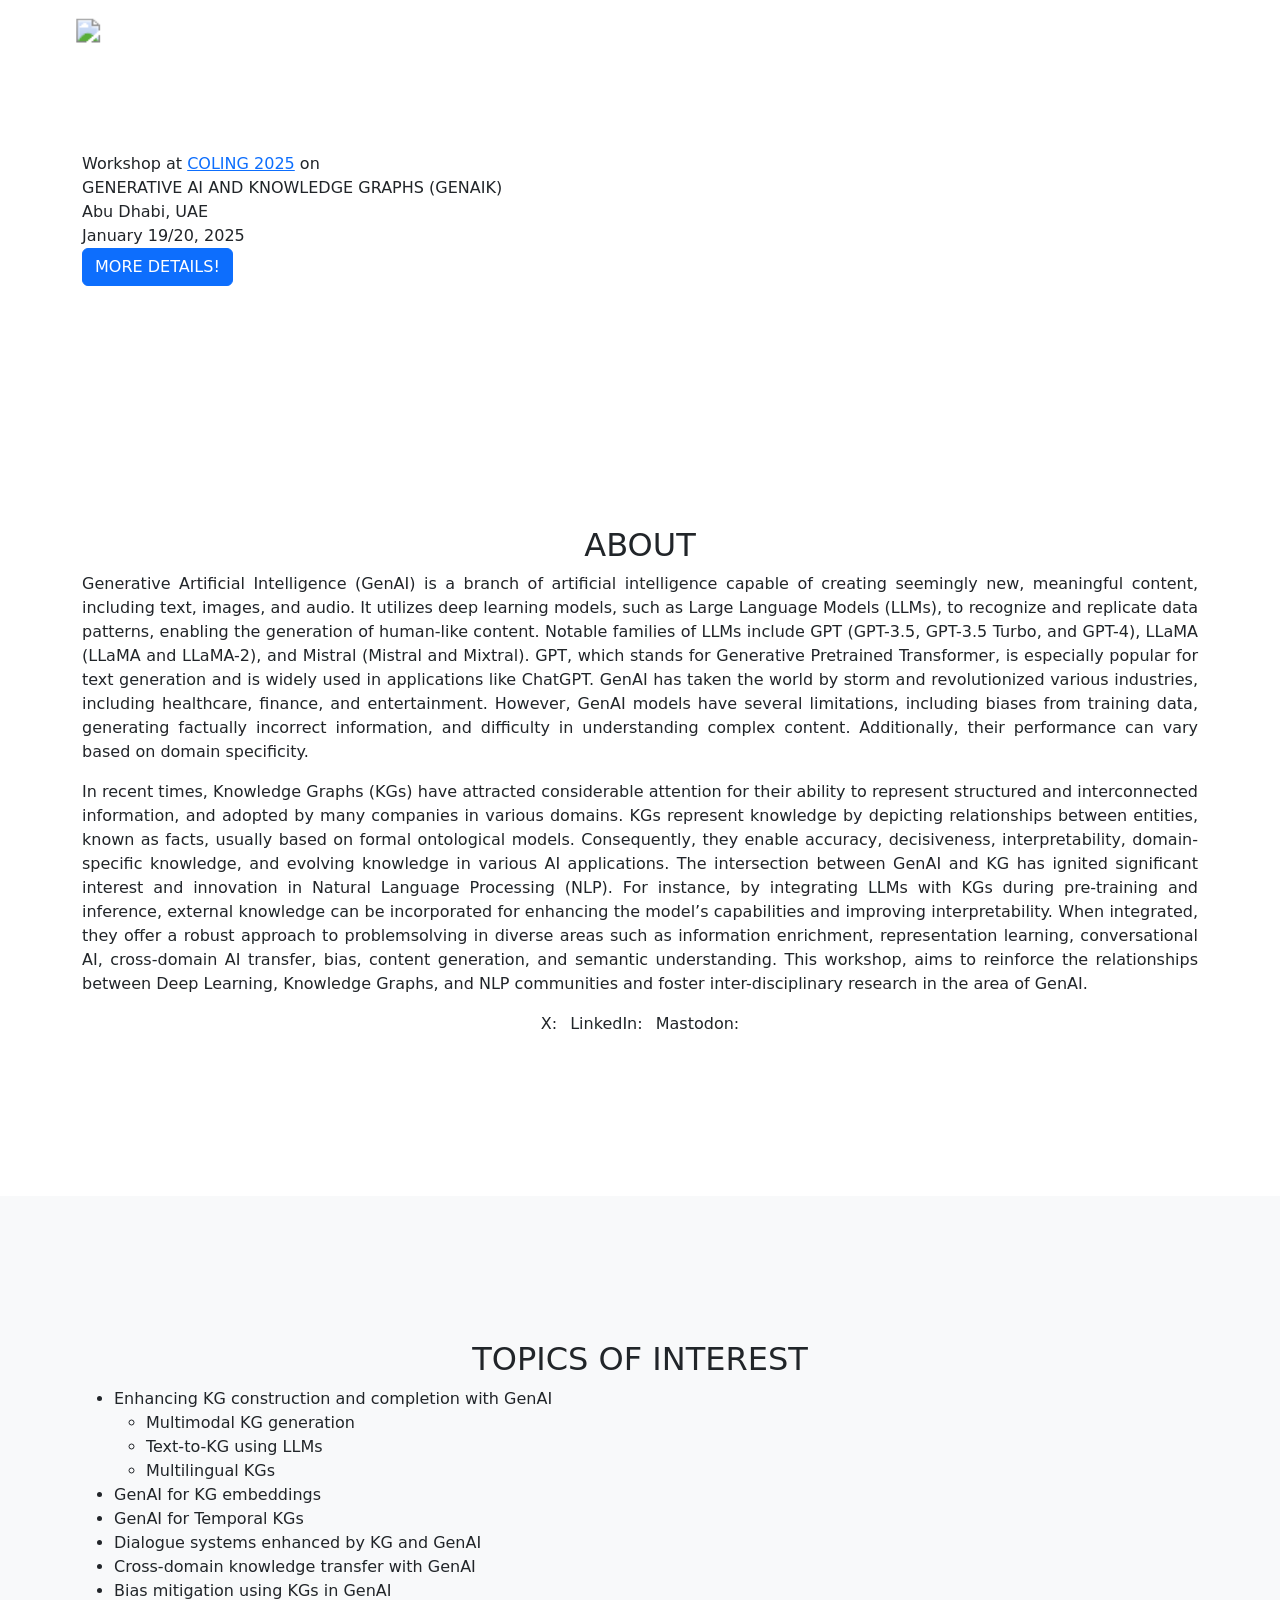
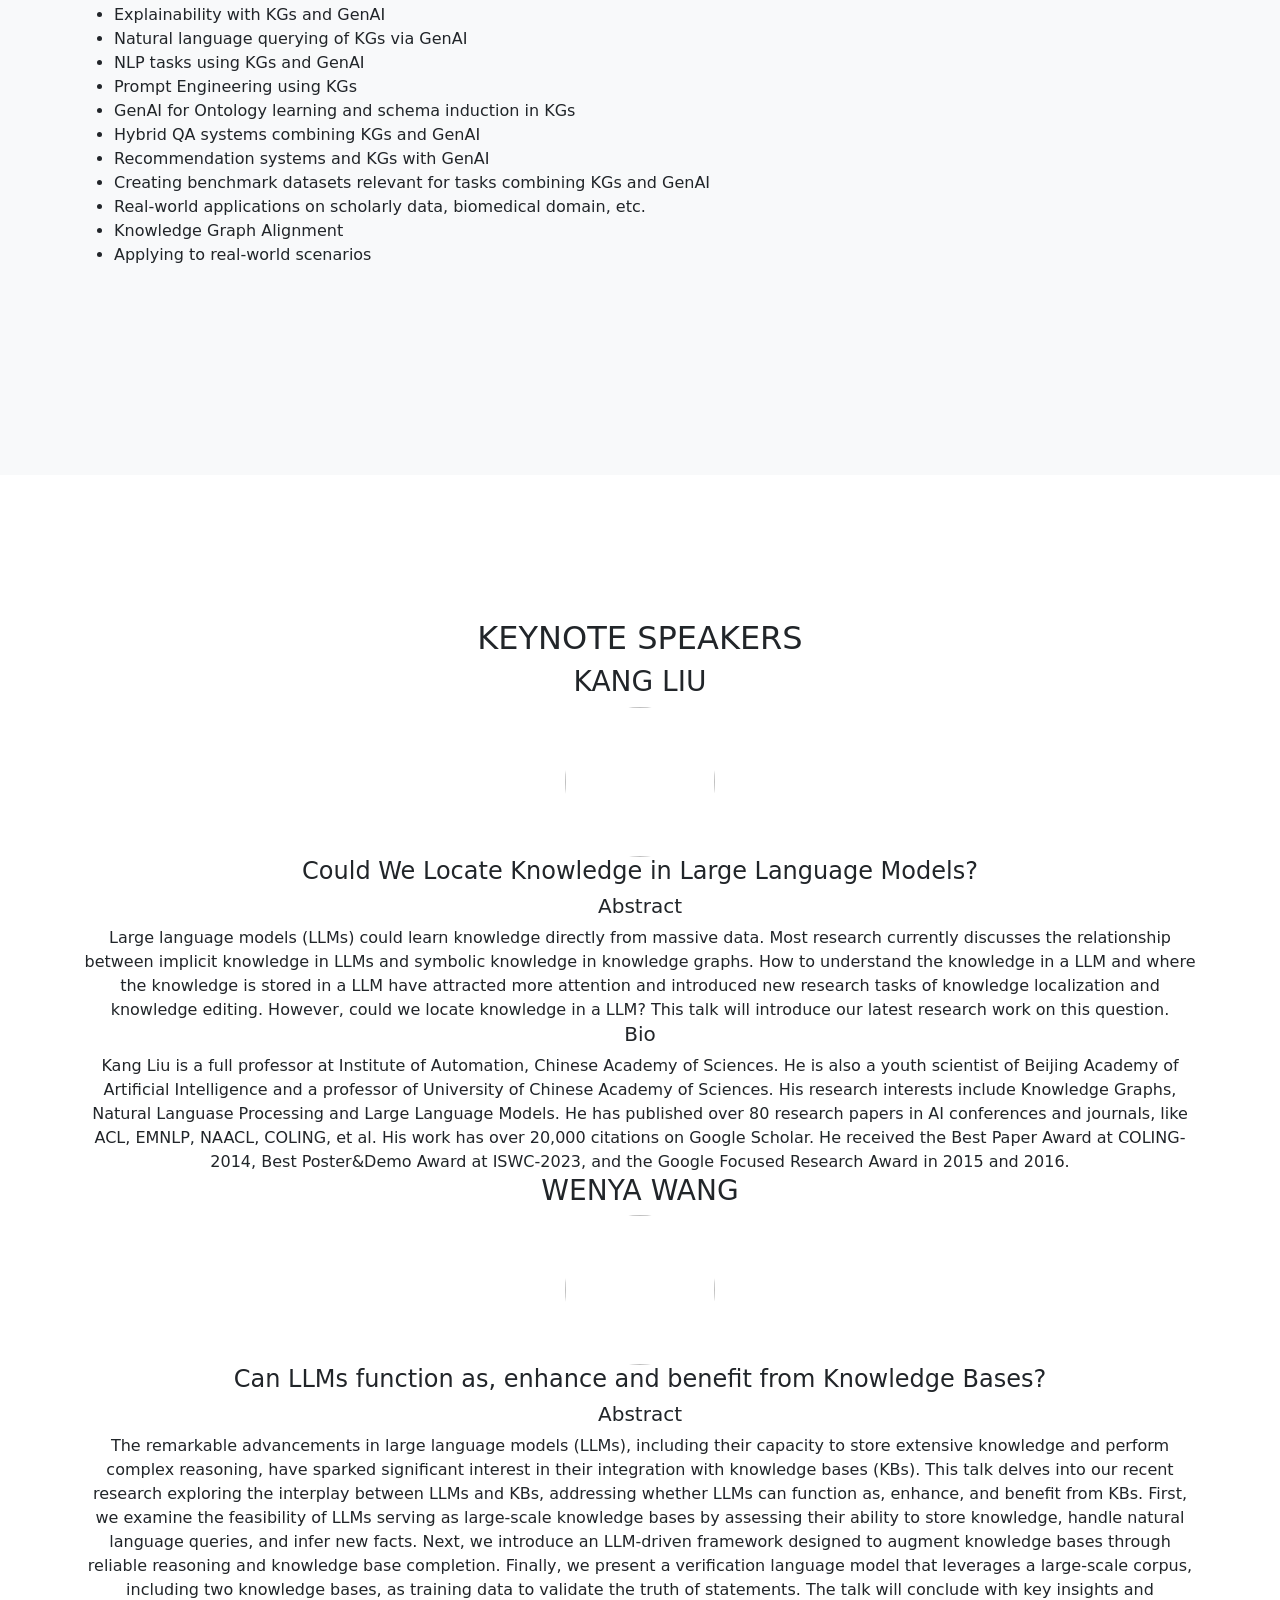
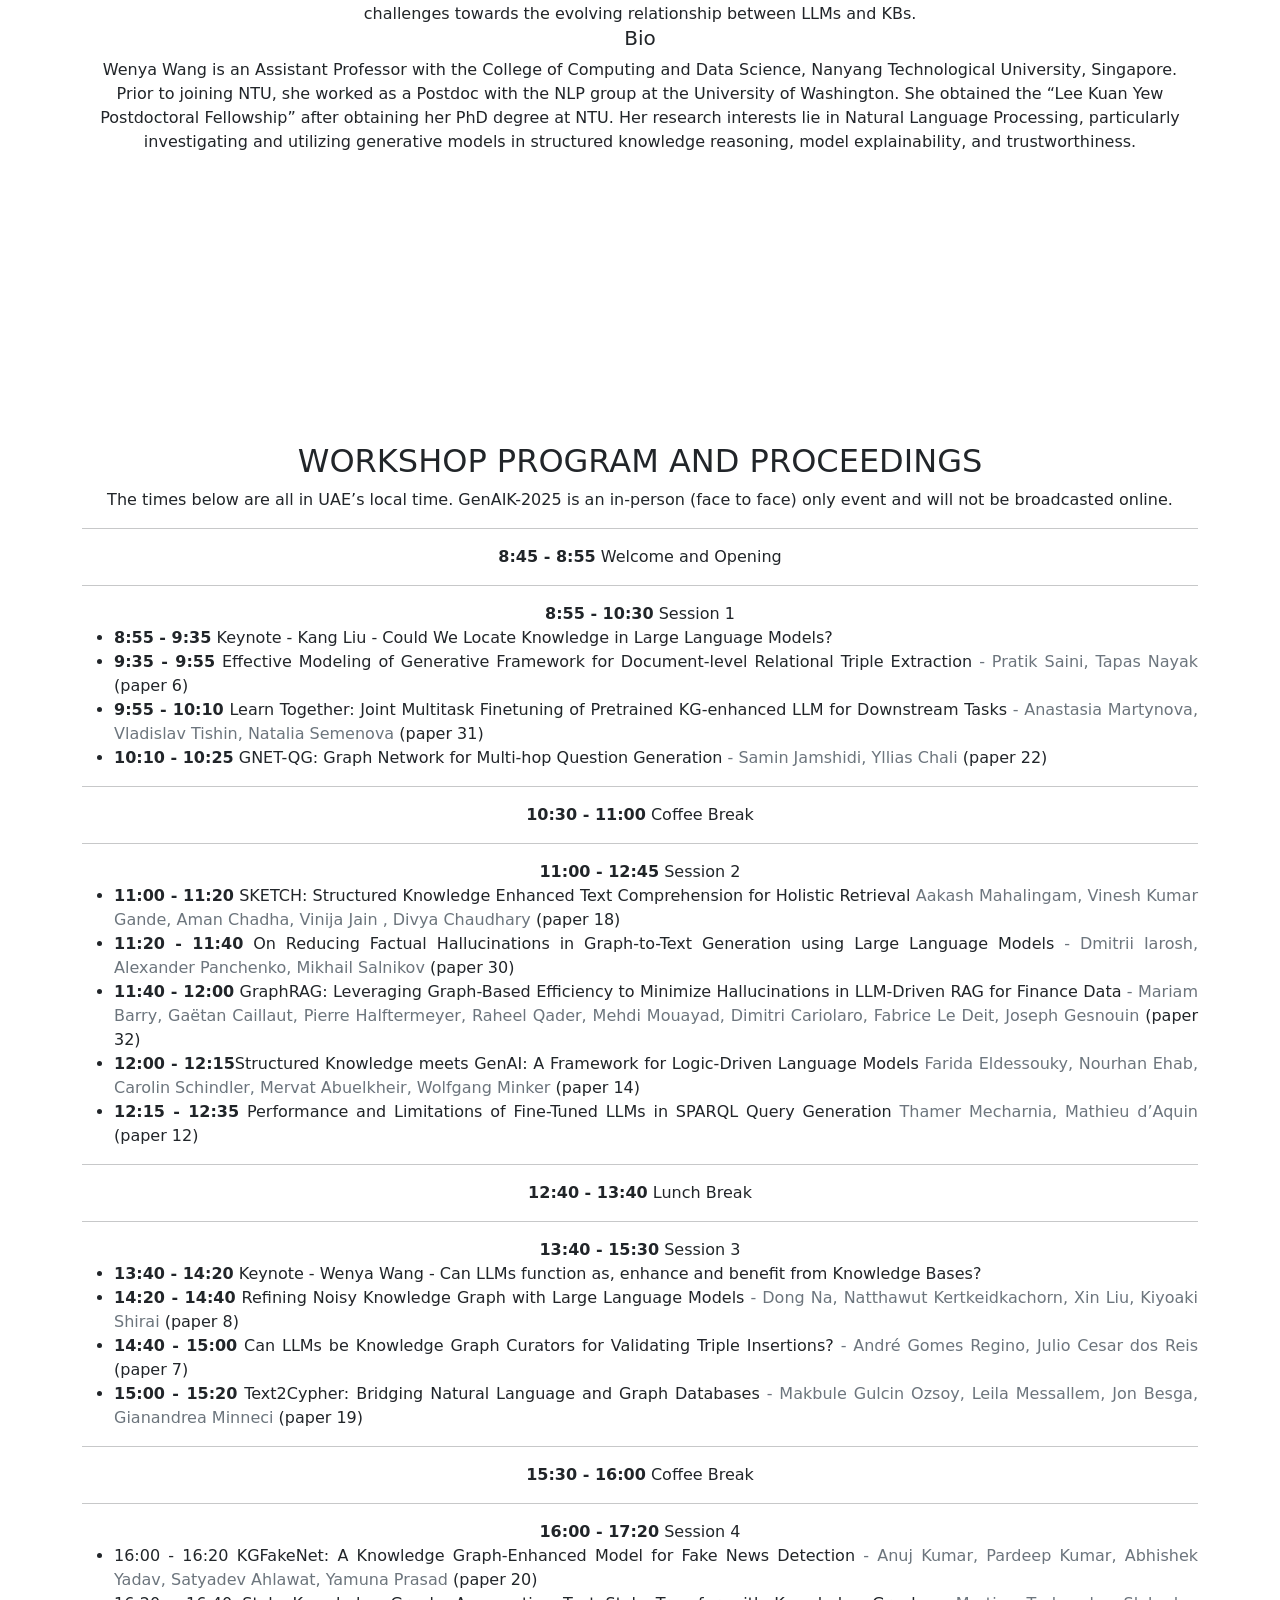
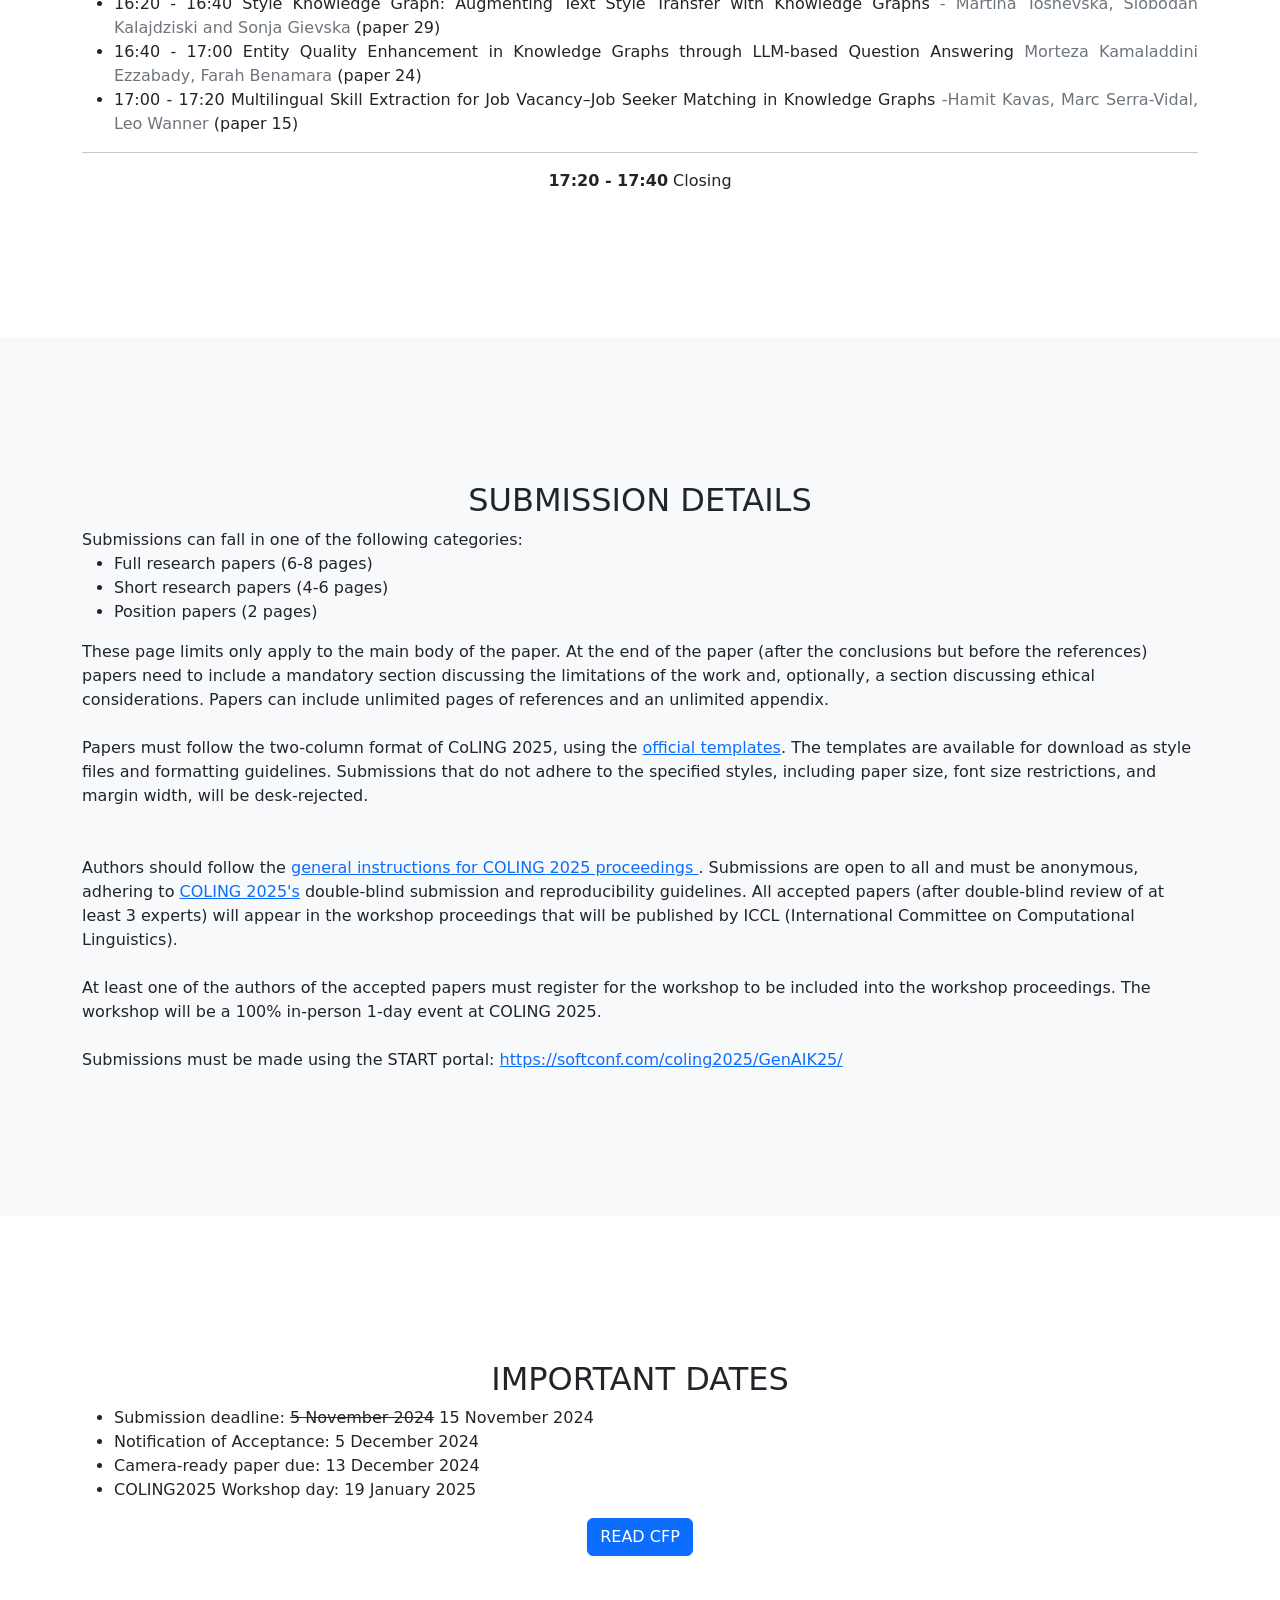
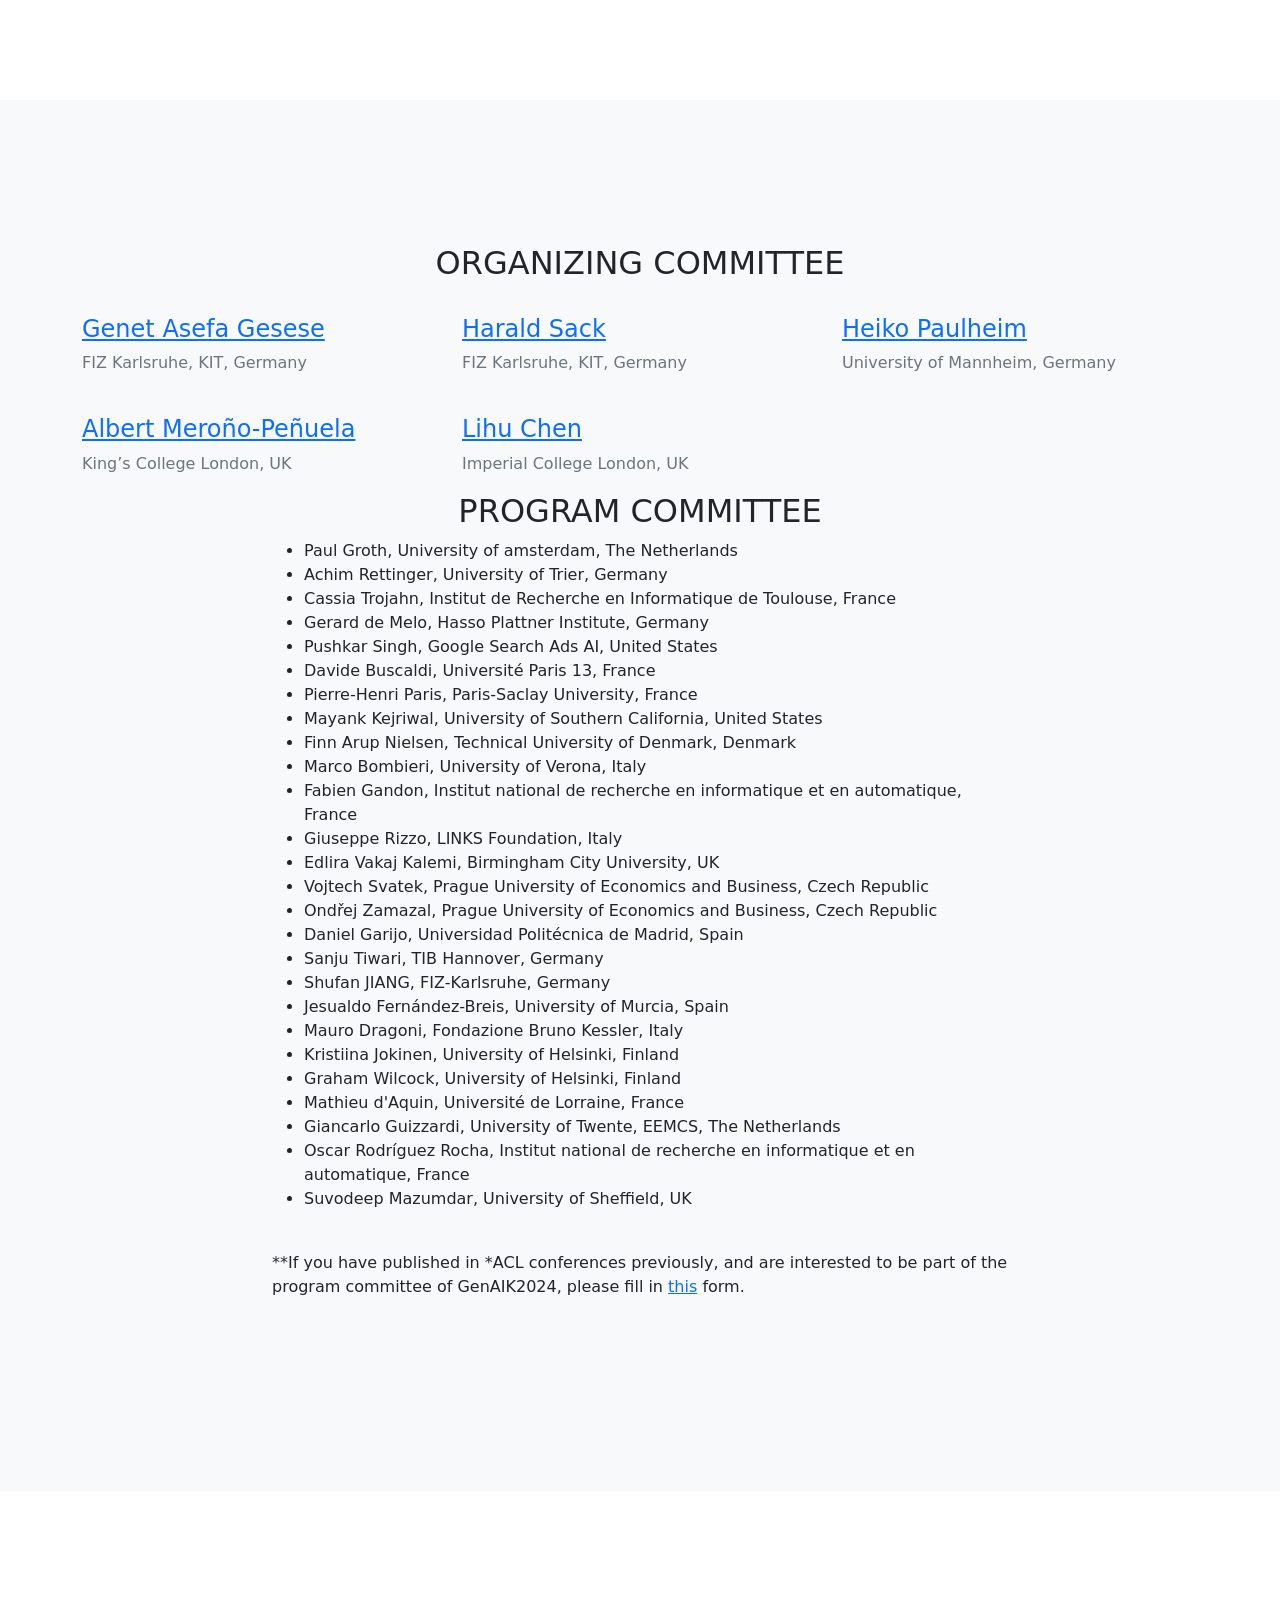
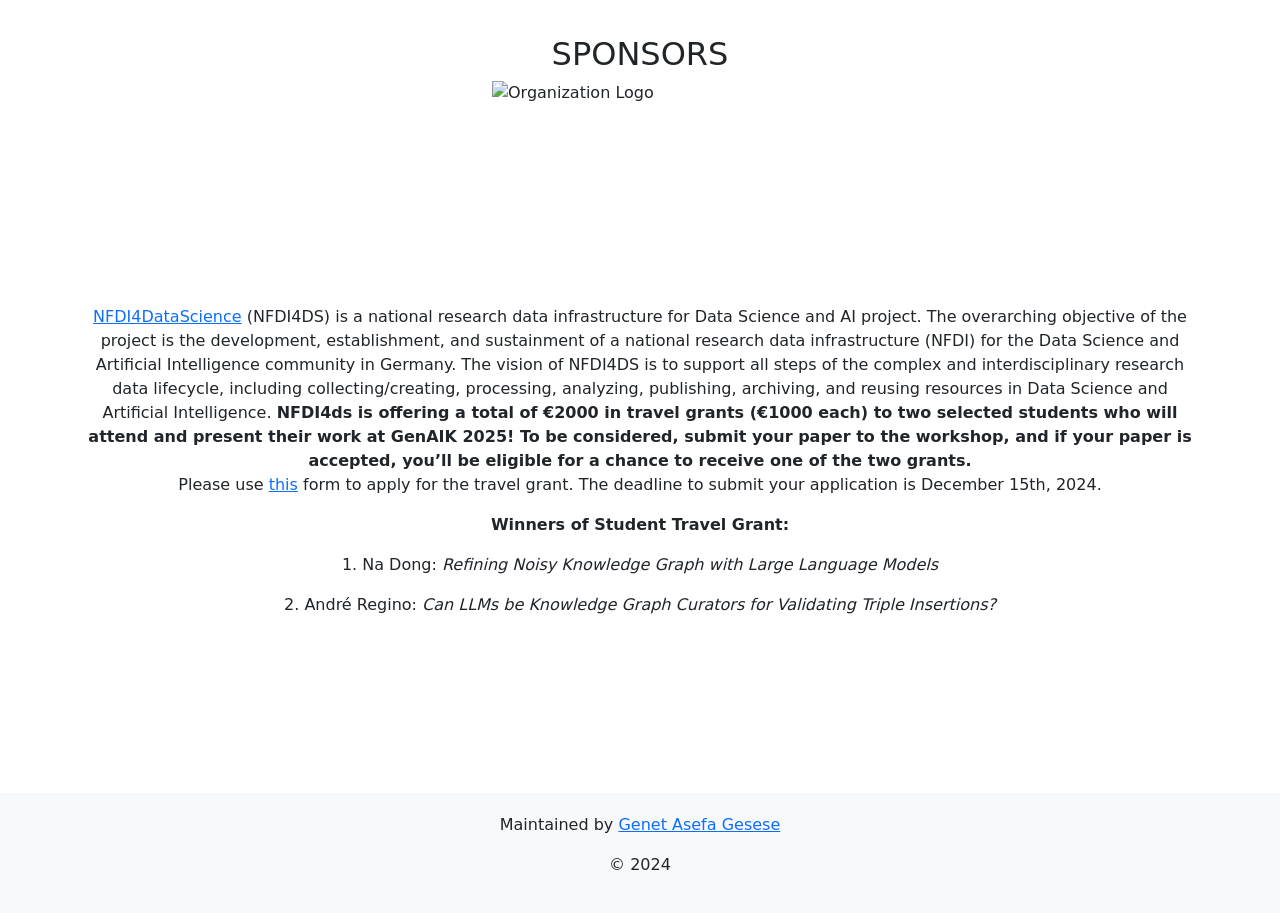
==== index.html @ c5898c81 "Update index.html" ====
<!DOCTYPE html>
<html lang="en">

<head>
    <meta charset="utf-8" />
    <meta name="viewport" content="width=device-width, initial-scale=1, shrink-to-fit=no" />
    <meta name="description" content="" />
    <meta name="author" content="" />
    <title>Workshop on Generative AI and Knowledge Graphs (GenAIK)</title>
    <!-- Favicon-->
    <link rel="icon" type="image/x-icon" href="assets/favicon.ico" />
    <!-- Font Awesome icons (free version)-->
    <script src="https://use.fontawesome.com/releases/v6.3.0/js/all.js" crossorigin="anonymous"></script>
    <!-- Google fonts-->
    <link href="https://fonts.googleapis.com/css?family=Montserrat:400,700" rel="stylesheet" type="text/css" />
    <link href="https://fonts.googleapis.com/css?family=Roboto+Slab:400,100,300,700" rel="stylesheet" type="text/css" />
    <!-- Core theme CSS (includes Bootstrap)-->
    <link href="css/styles.css" rel="stylesheet" />
</head>

<body id="page-top">
    <!-- Navigation-->
    <nav class="navbar navbar-expand-lg navbar-dark fixed-top" id="mainNav">
        <div class="container">
            <a class="navbar-brand" href="#page-top" ><img src="assets/img/logo-no-background.svg" alt="..." style="transform: scale(1.5); transform-origin: center;"/></a>
            <button class="navbar-toggler" type="button" data-bs-toggle="collapse" data-bs-target="#navbarResponsive"
                aria-controls="navbarResponsive" aria-expanded="false" aria-label="Toggle navigation">
                Menu
                <i class="fas fa-bars ms-1"></i>
            </button>
            <div class="collapse navbar-collapse" id="navbarResponsive">
                <ul class="navbar-nav text-uppercase ms-auto py-4 py-lg-0">

                    <li class="nav-item"><a class="nav-link" href="#home">Home</a></li>
                    <li class="nav-item"><a class="nav-link" href="#toi">Topics of Interest</a></li>
                    <li class="nav-item"><a class="nav-link" href="#keynote">Keynote Speakers</a></li>
                    <li class="nav-item"><a class="nav-link" href="#program">Program Proceedings</a>
                    </li>
                    <li class="nav-item"><a class="nav-link" href="#submission">Submission Details</a></li>
                    <li class="nav-item"><a class="nav-link" href="#dates">Important Dates</a></li>
                    <li class="nav-item"><a class="nav-link" href="#team">Organizers and PC Members</a></li>
                    <li class="nav-item"><a class="nav-link" href="#contact">Contacts</a></li>
                    <li class="nav-item"><a class="nav-link" href="#sponsor">Sponsors/ Travel Grants</a></li>
                </ul>
            </div>
        </div>
    </nav>
    <!-- Masthead-->
    <header class="masthead">
        <div class="container">
            <div class="masthead-subheading">Workshop at <a href="https://coling2025.org/">COLING 2025</a> on
            </div>
            <div class="masthead-heading text-uppercase" >Generative AI and Knowledge Graphs (GenAIK)</div>
            <div class="masthead-subheading">Abu Dhabi, UAE</div>
            <div class="masthead-subheading">January 19/20, 2025</div>
            <a class="btn btn-primary btn-xl text-uppercase" href="#home">More Details!</a>
        </div>
    </header>
    <!-- Home-->
    <section class="page-section" id="home">
        <div class="container">
            <div class="text-center">
                <h2 class="section-heading text-uppercase">About</h2>
                <!-- <h3 class="section-subheading text-muted">Lorem ipsum dolor sit amet consectetur.</h3> -->
                <p style="text-align:justify">Generative Artificial Intelligence (GenAI) is a branch of artificial
                  intelligence capable of creating seemingly new, meaningful content, including text, images, and audio.
                  It utilizes deep learning models, such as Large Language Models (LLMs), to recognize and replicate
                  data patterns, enabling the generation of human-like content. Notable families of LLMs include GPT
                  (GPT-3.5, GPT-3.5 Turbo, and GPT-4), LLaMA (LLaMA and LLaMA-2), and Mistral (Mistral and Mixtral).
                  GPT, which stands for Generative Pretrained Transformer, is especially popular for text
                  generation and is widely used in applications like ChatGPT.
                  GenAI has taken the world by storm and revolutionized various industries, including healthcare,
                  finance, and entertainment. However, GenAI models have several limitations, including biases from
                  training data, generating factually incorrect information, and difficulty in understanding complex
                  content. Additionally, their performance can vary based on domain specificity.
                </p>

                <p style="text-align:justify">In recent times, Knowledge Graphs (KGs) have attracted considerable
                  attention for their ability to represent structured and interconnected information, and adopted
                  by many companies in various domains. KGs represent knowledge by depicting relationships between entities,
                  known as facts, usually based on formal ontological models.  Consequently, they enable accuracy,
                  decisiveness, interpretability, domain-specific knowledge, and evolving knowledge in various AI applications.
                  The intersection between GenAI and KG has ignited significant interest and innovation in Natural Language
                  Processing (NLP). For instance, by integrating LLMs with KGs during pre-training and inference, external
                  knowledge can be incorporated for enhancing the model’s capabilities and improving interpretability.
                  When integrated, they offer a robust approach to problemsolving in diverse areas such as information
                  enrichment, representation learning, conversational AI, cross-domain AI transfer, bias, content generation,
                  and semantic understanding.

                  This workshop, aims to reinforce the relationships between Deep Learning, Knowledge Graphs, and NLP communities
                  and foster inter-disciplinary research in the area of GenAI.
                </p>
                <ul class="list-inline social-buttons">
                    <li class="list-inline-item">
                        X: <a href="https://x.com/GenAIK25">
                            <i class="fab fa-twitter"></i>
                        </a>
                    </li>

                    <li class="list-inline-item">
                        LinkedIn: <a href="https://www.linkedin.com/groups/9868047">
                            <i class="fab fa-linkedin-in"></i>
                        </a>
                    </li>

                    <li class="list-inline-item">
                        Mastodon: <a href="https://sigmoid.social/@GenAIK">
                            <i class="fab fa-mastodon"></i>
                        </a>
                    </li>
                </ul>

            </div>
        </div>
    </section>
    <!-- Topics-->
    <section class="page-section bg-light" id="toi">
        <div class="container">
            <div class="text-center">
                <h2 class="section-heading text-uppercase">Topics of Interest</h2>
                <div style="text-align:left">
                <ul>
                    <li> Enhancing KG construction and completion with GenAI<br />
                        <ul>
                            <li>Multimodal KG generation</li>
                            <li>Text-to-KG using LLMs</li>
                            <li>Multilingual KGs</li>
                        </ul>
                    </li>
                    <li>GenAI for KG embeddings</li>
                    <li>GenAI for Temporal KGs</li>
                    <li>Dialogue systems enhanced by KG and GenAI</li>
                    <li>Cross-domain knowledge transfer with GenAI</li>
                    <li>Bias mitigation using KGs in GenAI</li>
                    <li>Explainability with KGs and GenAI</li>
                    <li>Natural language querying of KGs via GenAI</li>
                    <li>NLP tasks using KGs and GenAI</li>
                    <li>Prompt Engineering using KGs</li>
                    <li>GenAI for Ontology learning and schema induction in KGs</li>
                    <li>Hybrid QA systems combining KGs and GenAI</li>
                    <li>Recommendation systems and KGs with GenAI</li>
                    <li>Creating benchmark datasets relevant for tasks combining KGs and GenAI</li>
                    <li>Real-world applications on scholarly data, biomedical domain, etc.</li>
                    <li>Knowledge Graph Alignment</li>
                    <li>Applying to real-world scenarios</li>

                </ul>
                <br /><br />
                </div>
            </div>
        </div>
    </section>
    <!-- About-->
    
    <section class="page-section" id="keynote">
        <div class="container">
            <div class="text-center">
                <h2 class="section-heading text-uppercase">Keynote Speakers</h2>
                <h3 class="text-uppercase">Kang Liu</h3>
                <img class="mx-auto rounded-circle" src="assets/img/kang.jpg" alt="" style="width: 150px; height: 150px;">
                <h4>Could We Locate Knowledge in Large Language Models?</h4>
                <h5>Abstract</h5>
                 Large language models (LLMs) could learn knowledge directly from massive data. Most research currently discusses the relationship between implicit knowledge in LLMs and symbolic knowledge in knowledge graphs. How to understand the knowledge in a LLM and where the knowledge is stored in a LLM have attracted more attention and introduced new research tasks of knowledge localization and knowledge editing. However, could we locate knowledge in a LLM? This talk will introduce our latest research work on this question.
                <h5>Bio</h5>
                 Kang Liu is a full professor at Institute of Automation, Chinese Academy of Sciences. He is also a youth scientist of Beijing Academy of Artificial Intelligence and a professor of University of Chinese Academy of Sciences. His research interests include Knowledge Graphs, Natural Languase Processing and Large Language Models. He has published over 80 research papers in AI conferences and journals, like ACL, EMNLP, NAACL, COLING, et al. His work has over 20,000 citations on Google Scholar. He received the Best Paper Award at COLING-2014, Best Poster&Demo Award at ISWC-2023, and the Google Focused Research Award in 2015 and 2016.

                <h3 class="text-uppercase">Wenya Wang</h3>
                <img class="mx-auto rounded-circle" src="assets/img/wenya.jpg" alt="" style="width: 150px; height: 150px;">
                <h4>Can LLMs function as, enhance and benefit from Knowledge Bases?</h4>
                <h5>Abstract</h5>
                The remarkable advancements in large language models (LLMs), including their capacity to store extensive knowledge and perform complex reasoning, have sparked significant interest in their integration with knowledge bases (KBs). This talk delves into our recent research exploring the interplay between LLMs and KBs, addressing whether LLMs can function as, enhance, and benefit from KBs. First, we examine the feasibility of LLMs serving as large-scale knowledge bases by assessing their ability to store knowledge, handle natural language queries, and infer new facts. Next, we introduce an LLM-driven framework designed to augment knowledge bases through reliable reasoning and knowledge base completion. Finally, we present a verification language model that leverages a large-scale corpus, including two knowledge bases, as training data to validate the truth of statements. The talk will conclude with key insights and challenges towards the evolving relationship between LLMs and KBs.
                <h5>Bio</h5>
                Wenya Wang is an Assistant Professor with the College of Computing and Data Science, Nanyang Technological University, Singapore. Prior to joining NTU, she worked as a Postdoc with the NLP group at the University of Washington. She obtained the “Lee Kuan Yew Postdoctoral Fellowship” after obtaining her PhD degree at NTU. Her research interests lie in Natural Language Processing, particularly investigating and utilizing generative models in structured knowledge reasoning, model explainability, and trustworthiness.
            </div>
        </div>
    </section>

    <!-- Team-->
    
    <section class="page-section" id="program">
        <div class="container">
            <div class="text-center">
                <h2 class="section-heading text-uppercase">Workshop Program and Proceedings</h2>
                The times below are all in UAE’s local time. GenAIK-2025 is an in-person (face to face) only event and will not be broadcasted online. 
                <hr />
                <b>8:45 - 8:55</b> Welcome and Opening
                <hr />
                <b>8:55 - 10:30</b> Session 1
                <ul style="text-align:justify">
                    <li><b>8:55 - 9:35</b> Keynote - Kang Liu - Could We Locate Knowledge in Large Language Models?</li>
                    <li><b>9:35 - 9:55</b> Effective Modeling of Generative Framework for Document-level Relational Triple Extraction <span class="text-muted"> - Pratik Saini, Tapas Nayak
                            </span> (paper 6)</li>
                    <li><b>9:55 - 10:10</b>  Learn Together: Joint Multitask Finetuning of Pretrained KG-enhanced LLM for Downstream Tasks <span class="text-muted"> - Anastasia Martynova, Vladislav Tishin, Natalia Semenova </span> (paper 31)</li>
                    <li><b>10:10 - 10:25</b> GNET-QG: Graph Network for Multi-hop Question Generation <span class="text-muted"> - Samin Jamshidi, Yllias Chali</span> (paper 22)</li>         
                </ul>
                <hr />
                <b>10:30 - 11:00</b> Coffee Break
                <hr />
                <b>11:00 - 12:45</b> Session 2
                <ul style="text-align:justify">
                    <li><b>11:00 - 11:20</b> SKETCH: Structured Knowledge Enhanced Text Comprehension for Holistic Retrieval <span class="text-muted"> Aakash Mahalingam, Vinesh Kumar Gande, Aman Chadha, Vinija Jain , Divya Chaudhary </span>  (paper 18)</li>
                    <li><b>11:20 - 11:40</b> On Reducing Factual Hallucinations in Graph-to-Text Generation using Large Language Models<span class="text-muted"> - Dmitrii Iarosh, Alexander Panchenko, Mikhail Salnikov</span>  (paper 30)</li>
                    <li><b>11:40 - 12:00</b> GraphRAG: Leveraging Graph-Based Efficiency to Minimize Hallucinations in LLM-Driven RAG for Finance Data <span class="text-muted"> - Mariam Barry, Gaëtan Caillaut, Pierre Halftermeyer, Raheel Qader, Mehdi Mouayad, Dimitri Cariolaro, Fabrice Le Deit, Joseph Gesnouin </span> (paper 32)</li>
                    <li><b>12:00 - 12:15</b>Structured Knowledge meets GenAI: A Framework for Logic-Driven Language Models <span class="text-muted">  Farida Eldessouky, Nourhan Ehab, Carolin Schindler, Mervat Abuelkheir, Wolfgang Minker </span> (paper 14)</li>
                    <li><b>12:15 - 12:35</b> Performance and Limitations of Fine-Tuned LLMs in SPARQL Query Generation <span class="text-muted"> Thamer Mecharnia, Mathieu d’Aquin </span> (paper 12)</li>
                </ul>
                <hr />
                <b>12:40 - 13:40</b> Lunch Break
                <hr />
                <b>13:40 - 15:30</b> Session 3
                <ul style="text-align:justify">
                    <li><b>13:40 - 14:20</b> Keynote - Wenya Wang - Can LLMs function as, enhance and benefit from Knowledge Bases?</li>
                    <li><b>14:20 - 14:40</b> Refining Noisy Knowledge Graph with Large Language Models <span class="text-muted"> - Dong Na, Natthawut Kertkeidkachorn, Xin Liu, Kiyoaki Shirai
                    </span>(paper 8)</li>
                    <li><b>14:40 - 15:00</b> Can LLMs be Knowledge Graph Curators for Validating Triple Insertions? <span class="text-muted"> - André Gomes Regino, Julio Cesar dos Reis </span>(paper 7)</li>
                    <li><b>15:00 - 15:20</b> Text2Cypher: Bridging Natural Language and Graph Databases <span class="text-muted">  - Makbule Gulcin Ozsoy, Leila Messallem, Jon Besga, Gianandrea Minneci </span>(paper 19)</li>
                </ul>
                <hr />
                <b>15:30 - 16:00</b> Coffee Break
                <hr />
                <b>16:00 - 17:20</b> Session 4
                <ul style="text-align:justify">
                    <li><b></b>16:00 - 16:20</b> KGFakeNet: A Knowledge Graph-Enhanced Model for Fake News Detection <span class="text-muted"> - Anuj Kumar, Pardeep Kumar, Abhishek Yadav, Satyadev Ahlawat, Yamuna Prasad</span>  (paper 20)</li>
                    <li><b></b>16:20 - 16:40</b> Style Knowledge Graph: Augmenting Text Style Transfer with Knowledge Graphs <span class="text-muted"> - Martina Toshevska, Slobodan Kalajdziski and Sonja Gievska</span>  (paper 29)</li>
                    <li><b></b>16:40 - 17:00</b> Entity Quality Enhancement in Knowledge Graphs through LLM-based Question Answering <span class="text-muted"> Morteza Kamaladdini Ezzabady, Farah Benamara</span>  (paper 24)</li>
                    <li><b></b>17:00 - 17:20</b> Multilingual Skill Extraction for Job Vacancy–Job Seeker Matching in Knowledge Graphs <span class="text-muted"> -Hamit Kavas, Marc Serra-Vidal, Leo Wanner</span>  (paper 15)</li>                
                </ul>
                <hr />
                <b>17:20 - 17:40</b> Closing
            </div>
        </div>
    </section>
    
    <section class="page-section bg-light" id="submission">
        <div class="container">
            <div class="text-center">
                <h2 class="section-heading text-uppercase">Submission Details</h2>
                <div style="text-align:left">
                    Submissions can fall in one of the following categories:
                    <ul>
                        <li>Full research papers (6-8 pages)</li>
                        <li>Short research papers (4-6 pages)</li>
                        <li>Position papers (2 pages)</li>
                    </ul>
                    These page limits only apply to the main body of the paper. At the end of the paper (after the conclusions but before the references)
                    papers need to include a mandatory section discussing the limitations of the work and, optionally, a section discussing ethical considerations.
                    Papers can include unlimited pages of references and an unlimited appendix.

                    <br><br>
                    Papers must follow the two-column format of CoLING 2025, using the
                    <a href='https://www.overleaf.com/latex/templates/instructions-for-coling-2025-proceedings/hfhcytgpqmzf'>official templates</a>.
                    The templates are available for download as style files and formatting guidelines.
                    Submissions that do not adhere to the specified styles, including paper size,
                    font size restrictions, and margin width, will be desk-rejected. <br>
                    <br><br>
                    
                    Authors should follow the <a href ='https://coling2025.org/downloads/coling-2025.pdf'> general instructions for COLING 2025 proceedings </a>. Submissions are open to all and must be anonymous, adhering to <a href='https://coling2025.org/calls/main_conference_papers/'>COLING 2025's</a> double-blind submission and reproducibility guidelines.
                    All accepted papers (after double-blind review of at least 3 experts) will appear in the workshop proceedings
                    that will be published by ICCL (International Committee on Computational Linguistics).
                    <br><br>
                    At least one of the authors of the accepted papers must register for the workshop to be included into the workshop proceedings.
                    The workshop will be a 100% in-person 1-day event at COLING 2025.
                    <br><br>
                    Submissions must be made using the START portal: <a href="https://softconf.com/coling2025/GenAIK25/">https://softconf.com/coling2025/GenAIK25/</a>

                    <!--Reviewing Policy:
                    <ul>
                    <li>During the review stage, papers and reviews will be hidden for the public</li>
                    <li>The reviewers can indicate whether they want their review to remain anonymous, or not</li>
                    <li>Upon acceptance of a paper, the paper and the reviews become public and commenting is enabled
                    <li>Rejected papers will remain invisible to the public (including their reviews)
                    </ul>-->

                </div>
            </div>
        </div>
    </section>


    <section class="page-section" id="dates">
        <div class="container">
            <div class="text-center">
                <h2 class="section-heading text-uppercase">Important Dates</h2>
                <div style="text-align:left">

                    <ul>
                        <li>Submission deadline: <s>5 November 2024</s> 15 November 2024</li>
                        <li>Notification of Acceptance: 5 December 2024 </li>
                        <li>Camera-ready paper due: 13 December 2024 </li>
                        <li>COLING2025 Workshop day: 19 January 2025 </li>
                    </ul>
                    <div style="text-align:center">
                        <a class="btn btn-primary btn-xl text-uppercase js-scroll-trigger"
                            href='https://docs.google.com/document/d/e/2PACX-1vSwBxLjHw1H5MqjMLpttXiYHXcMJDiQVuIDz1UmzMYAoD5GlLDz_nX75ZZE6VpojGt9WcGS9lhN_5y1/pub'>
                            Read CFP</a>
                    </div>
                </div>
            </div>
        </div>
    </section>


    <section class="page-section bg-light" id="team">
        <div class="container">
            <div class="text-center">
                <h2 class="section-heading text-uppercase">Organizing Committee</h2>
            </div>
              <div class="row">
                <div class="col-sm-4">
                    <div class="team-member">
                        <img class="mx-auto rounded-circle" src="assets/img/team/genet.jpg" alt="">
                        <h4><a href="https://www.fiz-karlsruhe.de/en/forschung/lebenslauf-und-publikationen-dr-ing-genet-asefa-gesese">Genet Asefa Gesese</a></h4>
                        <p class="text-muted">FIZ Karlsruhe, KIT, Germany</p>
                        <ul class="list-inline social-buttons">
                        </ul>
                    </div>
                </div>

                <div class="col-sm-4">
                    <div class="team-member">
                        <img class="mx-auto rounded-circle" src="assets/img/team/harald.jpeg" alt="">
                        <h4><a href="https://www.fiz-karlsruhe.de/en/forschung/lebenslauf-prof-dr-harald-sack">Harald Sack</a></h4>
                        <p class="text-muted">FIZ Karlsruhe, KIT, Germany</p>
                    </div>
                </div>
                <div class="col-sm-4">
                    <div class="team-member">
                        <img class="mx-auto rounded-circle" src="assets/img/team/heiko.jpeg" alt="">
                        <h4><a href="https://www.uni-mannheim.de/dws/people/professors/prof-dr-heiko-paulheim/">Heiko Paulheim</a></h4>
                        <p class="text-muted">University of Mannheim, Germany</p>
                        <ul class="list-inline social-buttons">
                        </ul>
                    </div>
                </div>
                <div class="col-sm-4">
                    <div class="team-member">
                        <img class="mx-auto rounded-circle" src="assets/img/team/albert.jpg" alt="">
                        <h4><a href="https://www.albertmeronyo.org/">Albert Meroño-Peñuela</a></h4>
                        <p class="text-muted">King’s College London, UK</p>
                        <ul class="list-inline social-buttons">
                        </ul>
                    </div>
                </div>
                <div class="col-sm-4">
                    <div class="team-member">
                        <img class="mx-auto rounded-circle" src="assets/img/team/lihu.jpeg" alt="">
                        <h4><a href="https://chenlihu.com/">Lihu Chen</a></h4>
                        <p class="text-muted">Imperial College London, UK</p>
                        <ul class="list-inline social-buttons">
                        </ul>
                    </div>
                </div>
            </div>

            <div class="row">
                <div class="col-lg-8 mx-auto text-center">
                    <h2 class="section-heading text-uppercase">Program Committee</h2>
                    <div style="text-align:left">
                        <ul>
                             <li>Paul	Groth, University of amsterdam, The Netherlands</li>
                             <li>Achim Rettinger, University of Trier, Germany</li>
                             <li>Cassia	Trojahn,  Institut de Recherche en Informatique de Toulouse, France</li>
                             <li>Gerard de Melo, Hasso Plattner Institute, Germany</li>
                             <li>Pushkar Singh, Google Search Ads AI, United States</li>
                             <li>Davide	Buscaldi, Université Paris 13, France</li>
                             <li>Pierre-Henri	Paris, Paris-Saclay University, France</li>
                             <li>Mayank	Kejriwal, University of Southern California, United States</li>
                             <li>Finn Arup Nielsen, Technical University of Denmark, Denmark</li>
                             <li>Marco	Bombieri, University of Verona, Italy</li>
                             <li>Fabien	Gandon, Institut national de recherche en informatique et en automatique, France</li>
                             <li>Giuseppe	Rizzo, LINKS Foundation, Italy</li>
                             <li>Edlira	Vakaj Kalemi, Birmingham City University, UK</li>
                             <li>Vojtech	Svatek, Prague University of Economics and Business, Czech Republic</li>
                             <li>Ondřej	Zamazal, Prague University of Economics and Business, Czech Republic</li>
                             <li>Daniel	Garijo, Universidad Politécnica de Madrid, Spain</li>
                             <li>Sanju Tiwari, TIB Hannover, Germany</li>
                             <li>Shufan	JIANG, FIZ-Karlsruhe, Germany</li>
                             <li>Jesualdo	Fernández-Breis, University of Murcia, Spain</li>
                             <li>Mauro	Dragoni, Fondazione Bruno Kessler, Italy</li>
                             <li>Kristiina	Jokinen, University of Helsinki, Finland</li>
                             <li>Graham	Wilcock, University of Helsinki, Finland</li>
                             <li>Mathieu	d'Aquin, Université de Lorraine, France</li>
                             <li>Giancarlo	Guizzardi, University of Twente, EEMCS, The Netherlands</li>
                             <li>Oscar	Rodríguez Rocha, Institut national de recherche en informatique et en automatique, France</li>
                             <li>Suvodeep	Mazumdar, University of Sheffield, UK</li>


                        </ul>
                        <br />
                        **If you have published in *ACL conferences previously, and are interested to be part of the program committee of GenAIK2024, please fill in <a
                            href="https://forms.gle/t56dP6McD1VJmTfT9">this</a> form. <br /> <br /> <br />
                    </div>
                </div>
            </div>

        </div>
    </section>

    <section class="page-section" id="sponsor">
        <div class="container">
          <div class="text-center">
              <h2 class="section-heading text-uppercase">Sponsors</h2>
          </div>
          <!-- Left section: logo and name -->
            <div class="row">
                <img src="assets/img/nfdi4ds_logo.png"   style="display: block; margin: auto; width: 20rem; height: 14rem; "alt="Organization Logo">
            </div>

            <!-- Right section: description -->
            <div class="row" style="text-align: center;">
                <p>
                    <a href="https://www.nfdi4datascience.de/">NFDI4DataScience</a> (NFDI4DS) is a national research data infrastructure for Data Science and AI project.
                    The overarching objective of the project is the development, establishment, and sustainment of a national research data infrastructure (NFDI) for the
                    Data Science and Artificial Intelligence community in Germany. The vision of NFDI4DS is to support all steps of the complex and interdisciplinary
                    research data lifecycle, including collecting/creating, processing, analyzing, publishing, archiving, and reusing resources in Data Science and Artificial
                    Intelligence. <b>NFDI4ds is offering a total of €2000 in travel grants (€1000 each) to two selected students who will attend and present their work at
                    GenAIK 2025! To be considered, submit your paper to the workshop, and if your paper is accepted, you’ll be eligible for a chance to receive one of the
                    two grants.</b>
                    <br> 
                    Please use <a href="https://docs.google.com/forms/d/e/1FAIpQLSdsoqYuka4A2KX1hfQlTy_uju9FQk7s4F7EIKEUd5J0U1LPqQ/viewform?usp=sharing">this</a> form to apply for the travel grant. The deadline to submit your application is December 15th, 2024.
                    </br>
                    <p><strong>Winners of Student Travel Grant:</strong></p>
                      <p>1. Na Dong: <em>Refining Noisy Knowledge Graph with Large Language Models</em></p>
                      <p>2. André Regino: <em>Can LLMs be Knowledge Graph Curators for Validating Triple Insertions?</em></p>
                </p>
            </div>
        </div>
    </section>
    <!-- <section class="page-section bg-light" id="THEID">
        <div class="container">
            <div class="text-center">
                <h2 class="section-heading text-uppercase">  fdsfsdf </h2>
            </div>
        </div>
    </section> -->


    <!-- Footer-->
    <!-- <footer class="footer py-4">
        <div class="container">
            <div class="row align-items-center">
                <div class="col-lg-4 text-lg-start">Copyright &copy; Your Website 2023</div>
                <div class="col-lg-4 my-3 my-lg-0">
                    <a class="btn btn-dark btn-social mx-2" href="#!" aria-label="Twitter"><i
                            class="fab fa-twitter"></i></a>
                    <a class="btn btn-dark btn-social mx-2" href="#!" aria-label="Facebook"><i
                            class="fab fa-facebook-f"></i></a>
                    <a class="btn btn-dark btn-social mx-2" href="#!" aria-label="LinkedIn"><i
                            class="fab fa-linkedin-in"></i></a>
                </div>
                <div class="col-lg-4 text-lg-end">
                    <a class="link-dark text-decoration-none me-3" href="#!">Privacy Policy</a>
                    <a class="link-dark text-decoration-none" href="#!">Terms of Use</a>
                </div>
            </div>
        </div>
    </footer> -->

    <!-- Bootstrap core JS-->
    <script src="https://cdn.jsdelivr.net/npm/bootstrap@5.2.3/dist/js/bootstrap.bundle.min.js"></script>
    <!-- Core theme JS-->
    <script src="js/scripts.js"></script>
    <footer style="text-align: center; padding: 20px; background-color: #f8f9fa;">
        <p>Maintained by <a href="https://www.linkedin.com/in/genet-asefa-gesese">Genet Asefa Gesese</a></p>
        <p>&copy; 2024</p>
    </footer>
</body>

</html>
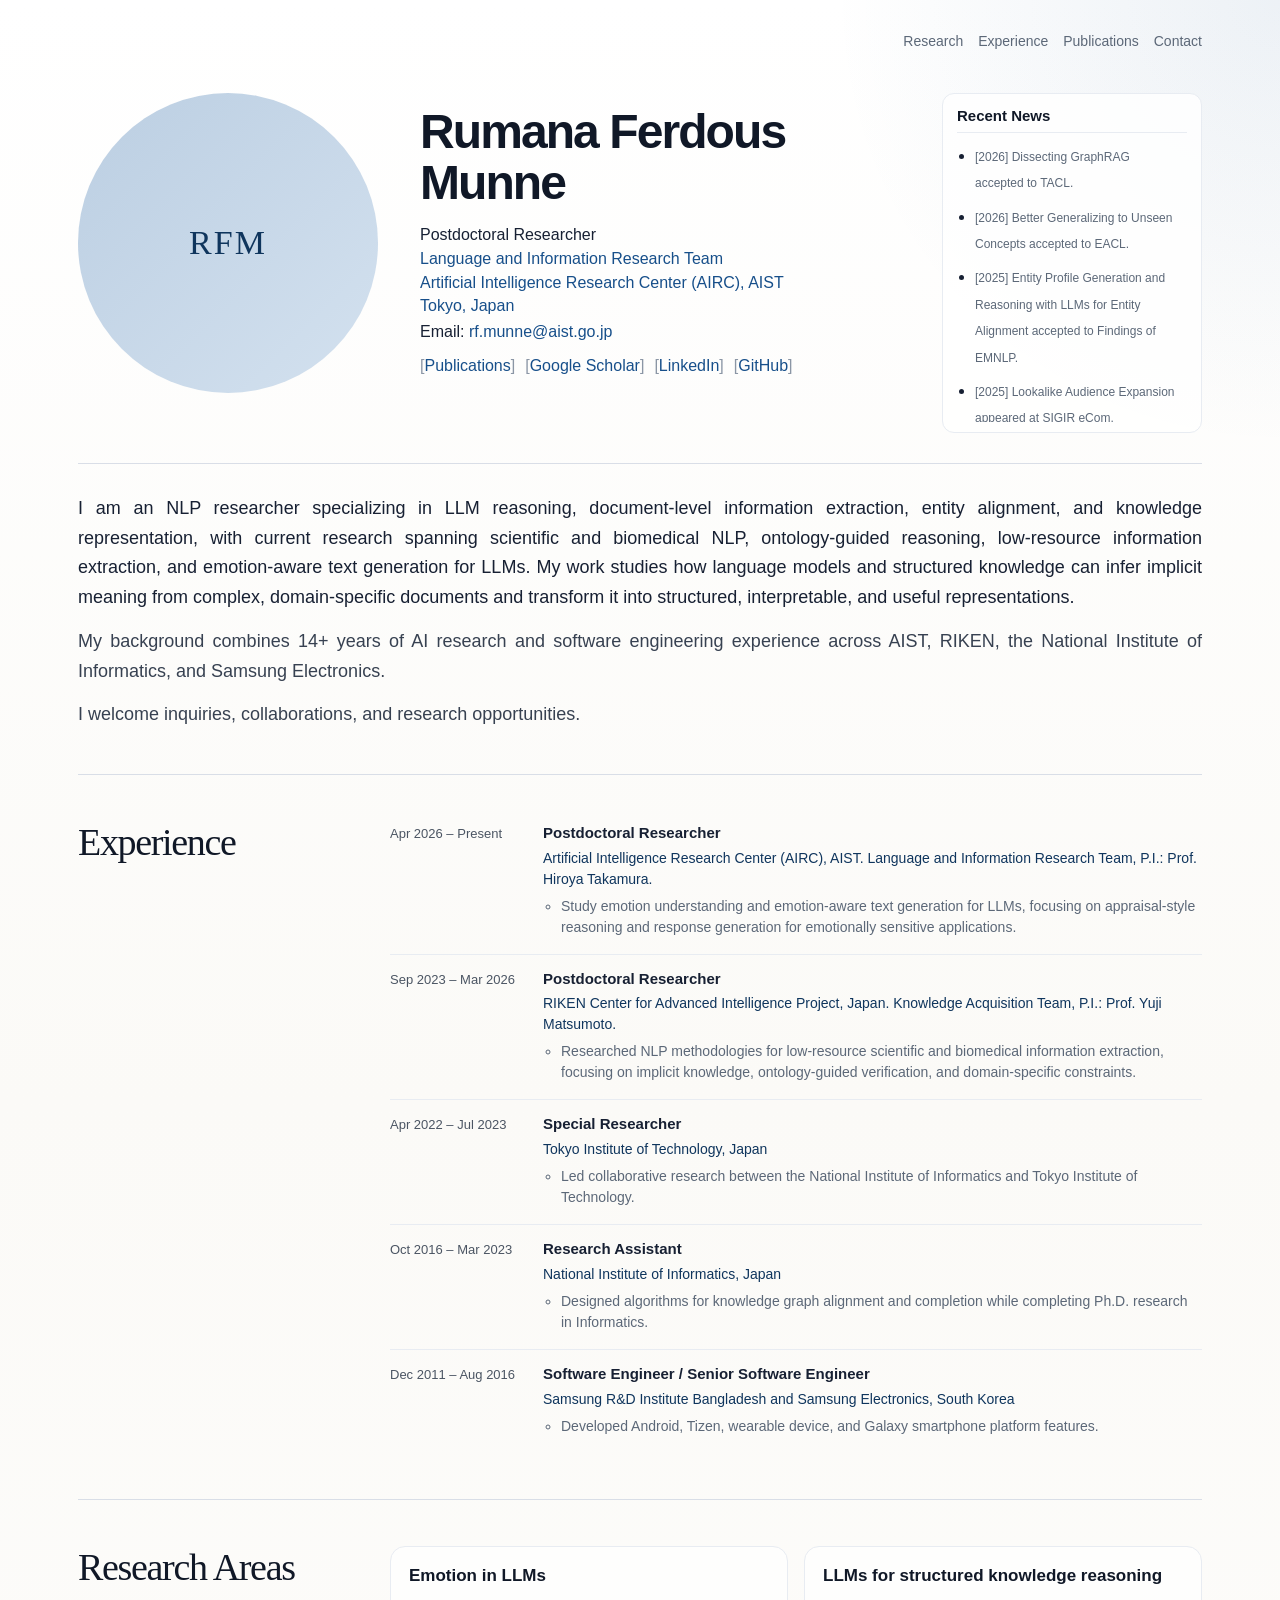
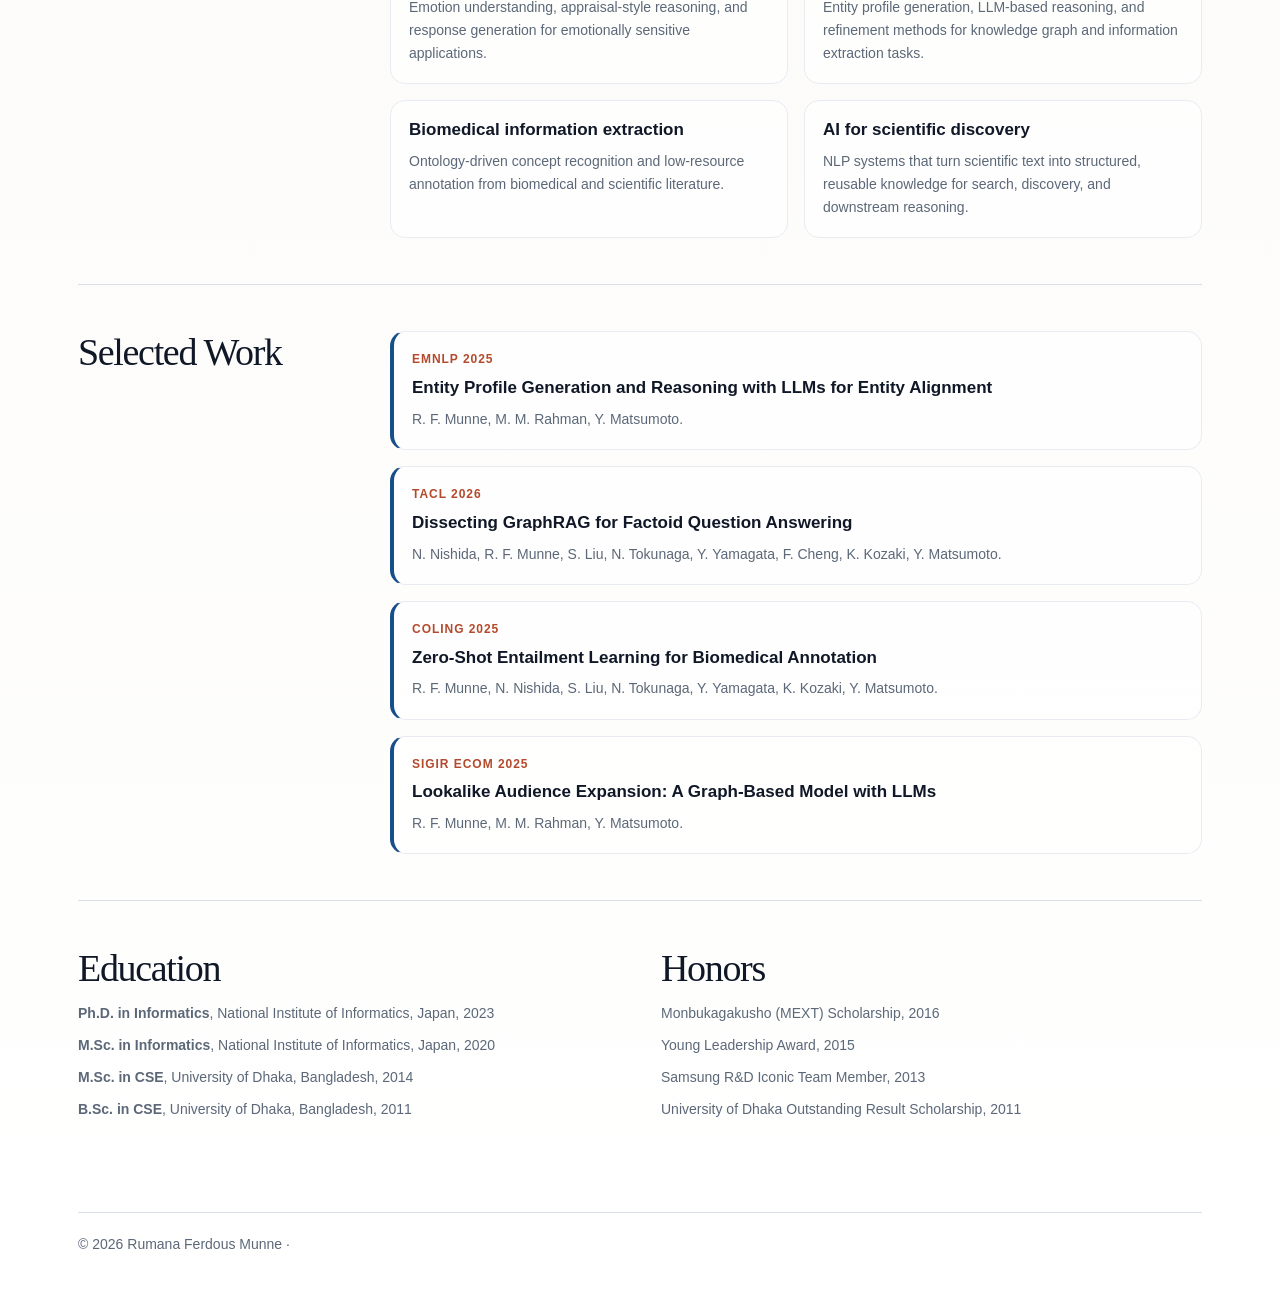
==== commit 2fc2a52f: "Add files via upload" ====
--- a/index.html
+++ b/index.html
@@ -1,470 +1,240 @@
-
 <!DOCTYPE html>
 <html lang="en">
-
-<head>
-    <meta charset="utf-8" />
-    <meta name="viewport" content="width=device-width, initial-scale=1, shrink-to-fit=no" />
-    <meta name="description" content="" />
-    <meta name="author" content="" />
-    <title>Workshop on Generative AI and Knowledge Graphs (GenAIK)</title>
-    <!-- Favicon-->
-    <link rel="icon" type="image/x-icon" href="assets/favicon.ico" />
-    <!-- Font Awesome icons (free version)-->
-    <script src="https://use.fontawesome.com/releases/v6.3.0/js/all.js" crossorigin="anonymous"></script>
-    <!-- Google fonts-->
-    <link href="https://fonts.googleapis.com/css?family=Montserrat:400,700" rel="stylesheet" type="text/css" />
-    <link href="https://fonts.googleapis.com/css?family=Roboto+Slab:400,100,300,700" rel="stylesheet" type="text/css" />
-    <!-- Core theme CSS (includes Bootstrap)-->
-    <link href="css/styles.css" rel="stylesheet" />
-</head>
-
-<body id="page-top">
-    <!-- Navigation-->
-    <nav class="navbar navbar-expand-lg navbar-dark fixed-top" id="mainNav">
-        <div class="container">
-            <a class="navbar-brand" href="#page-top" ><img src="assets/img/logo-no-background.svg" alt="..." style="transform: scale(1.5); transform-origin: center;"/></a>
-            <button class="navbar-toggler" type="button" data-bs-toggle="collapse" data-bs-target="#navbarResponsive"
-                aria-controls="navbarResponsive" aria-expanded="false" aria-label="Toggle navigation">
-                Menu
-                <i class="fas fa-bars ms-1"></i>
-            </button>
-            <div class="collapse navbar-collapse" id="navbarResponsive">
-                <ul class="navbar-nav text-uppercase ms-auto py-4 py-lg-0">
-
-                    <li class="nav-item"><a class="nav-link" href="#home">Home</a></li>
-                    <li class="nav-item"><a class="nav-link" href="#toi">Topics of Interest</a></li>
-                    <li class="nav-item"><a class="nav-link" href="#keynote">Keynote Speakers</a></li>
-                    <li class="nav-item"><a class="nav-link" href="#program">Program Proceedings</a>
-                    </li>
-                    <li class="nav-item"><a class="nav-link" href="#submission">Submission Details</a></li>
-                    <li class="nav-item"><a class="nav-link" href="#dates">Important Dates</a></li>
-                    <li class="nav-item"><a class="nav-link" href="#team">Organizers and PC Members</a></li>
-                    <li class="nav-item"><a class="nav-link" href="#contact">Contacts</a></li>
-                    <li class="nav-item"><a class="nav-link" href="#sponsor">Sponsors/ Travel Grants</a></li>
-                </ul>
+  <head>
+    <meta charset="UTF-8" />
+    <meta name="viewport" content="width=device-width, initial-scale=1.0" />
+    <meta
+      name="description"
+      content="Rumana Ferdous Munne, Ph.D. Researcher in NLP, knowledge graphs, biomedical information extraction, ontology alignment, LLMs, and AI for scientific discovery."
+    />
+    <title>Rumana Ferdous Munne</title>
+    <link rel="stylesheet" href="styles.css" />
+  </head>
+  <body>
+    <div class="page">
+      <header class="site-header">
+        <nav aria-label="Primary navigation">
+          <a href="#research">Research</a>
+          <a href="#experience">Experience</a>
+          <a href="publications.html" target="_blank" rel="noreferrer">Publications</a>
+          <a href="#contact">Contact</a>
+        </nav>
+      </header>
+
+      <main>
+        <section class="hero" id="top">
+          <div class="profile-intro">
+            <div class="profile-photo" aria-hidden="true">RFM</div>
+            <div class="profile-text">
+              <h1>Rumana Ferdous Munne</h1>
+              <p class="role">Postdoctoral Researcher</p>
+              <p class="role-sub">Language and Information Research Team</p>
+              <p class="role-sub">Artificial Intelligence Research Center (AIRC), AIST</p>
+              
+              <p class="role-sub">Tokyo, Japan</p>
+                  <p class="email-line" id="contact">
+                Email:
+                <a href="mailto:rf.munne@aist.go.jp">rf.munne@aist.go.jp</a>
+              </p>
+              <div class="hero-links">
+                <a href="publications.html" target="_blank" rel="noreferrer">Publications</a>
+                <a href="https://scholar.google.com/citations?user=Y2zfAMIAAAAJ&hl=en" target="_blank" rel="noreferrer">Google Scholar</a>
+                <a href="https://linkedin.com/in/rfmunne" target="_blank" rel="noreferrer">LinkedIn</a>
+                <a href="https://github.com/rfmunne" target="_blank" rel="noreferrer">GitHub</a>
+              </div>
             </div>
-        </div>
-    </nav>
-    <!-- Masthead-->
-    <header class="masthead">
-        <div class="container">
-            <div class="masthead-subheading">Workshop at <a href="https://coling2025.org/">COLING 2025</a> on
-            </div>
-            <div class="masthead-heading text-uppercase" >Generative AI and Knowledge Graphs (GenAIK)</div>
-            <div class="masthead-subheading">Abu Dhabi, UAE</div>
-            <div class="masthead-subheading">January 19/20, 2025</div>
-            <a class="btn btn-primary btn-xl text-uppercase" href="#home">More Details!</a>
-        </div>
-    </header>
-    <!-- Home-->
-    <section class="page-section" id="home">
-        <div class="container">
-            <div class="text-center">
-                <h2 class="section-heading text-uppercase">About</h2>
-                <!-- <h3 class="section-subheading text-muted">Lorem ipsum dolor sit amet consectetur.</h3> -->
-                <p style="text-align:justify">Generative Artificial Intelligence (GenAI) is a branch of artificial
-                  intelligence capable of creating seemingly new, meaningful content, including text, images, and audio.
-                  It utilizes deep learning models, such as Large Language Models (LLMs), to recognize and replicate
-                  data patterns, enabling the generation of human-like content. Notable families of LLMs include GPT
-                  (GPT-3.5, GPT-3.5 Turbo, and GPT-4), LLaMA (LLaMA and LLaMA-2), and Mistral (Mistral and Mixtral).
-                  GPT, which stands for Generative Pretrained Transformer, is especially popular for text
-                  generation and is widely used in applications like ChatGPT.
-                  GenAI has taken the world by storm and revolutionized various industries, including healthcare,
-                  finance, and entertainment. However, GenAI models have several limitations, including biases from
-                  training data, generating factually incorrect information, and difficulty in understanding complex
-                  content. Additionally, their performance can vary based on domain specificity.
-                </p>
-
-                <p style="text-align:justify">In recent times, Knowledge Graphs (KGs) have attracted considerable
-                  attention for their ability to represent structured and interconnected information, and adopted
-                  by many companies in various domains. KGs represent knowledge by depicting relationships between entities,
-                  known as facts, usually based on formal ontological models.  Consequently, they enable accuracy,
-                  decisiveness, interpretability, domain-specific knowledge, and evolving knowledge in various AI applications.
-                  The intersection between GenAI and KG has ignited significant interest and innovation in Natural Language
-                  Processing (NLP). For instance, by integrating LLMs with KGs during pre-training and inference, external
-                  knowledge can be incorporated for enhancing the model’s capabilities and improving interpretability.
-                  When integrated, they offer a robust approach to problemsolving in diverse areas such as information
-                  enrichment, representation learning, conversational AI, cross-domain AI transfer, bias, content generation,
-                  and semantic understanding.
-
-                  This workshop, aims to reinforce the relationships between Deep Learning, Knowledge Graphs, and NLP communities
-                  and foster inter-disciplinary research in the area of GenAI.
-                </p>
-                <ul class="list-inline social-buttons">
-                    <li class="list-inline-item">
-                        X: <a href="https://x.com/GenAIK25">
-                            <i class="fab fa-twitter"></i>
-                        </a>
-                    </li>
-
-                    <li class="list-inline-item">
-                        LinkedIn: <a href="https://www.linkedin.com/groups/9868047">
-                            <i class="fab fa-linkedin-in"></i>
-                        </a>
-                    </li>
-
-                    <li class="list-inline-item">
-                        Mastodon: <a href="https://sigmoid.social/@GenAIK">
-                            <i class="fab fa-mastodon"></i>
-                        </a>
-                    </li>
-                </ul>
-
-            </div>
-        </div>
-    </section>
-    <!-- Topics-->
-    <section class="page-section bg-light" id="toi">
-        <div class="container">
-            <div class="text-center">
-                <h2 class="section-heading text-uppercase">Topics of Interest</h2>
-                <div style="text-align:left">
-                <ul>
-                    <li> Enhancing KG construction and completion with GenAI<br />
-                        <ul>
-                            <li>Multimodal KG generation</li>
-                            <li>Text-to-KG using LLMs</li>
-                            <li>Multilingual KGs</li>
-                        </ul>
-                    </li>
-                    <li>GenAI for KG embeddings</li>
-                    <li>GenAI for Temporal KGs</li>
-                    <li>Dialogue systems enhanced by KG and GenAI</li>
-                    <li>Cross-domain knowledge transfer with GenAI</li>
-                    <li>Bias mitigation using KGs in GenAI</li>
-                    <li>Explainability with KGs and GenAI</li>
-                    <li>Natural language querying of KGs via GenAI</li>
-                    <li>NLP tasks using KGs and GenAI</li>
-                    <li>Prompt Engineering using KGs</li>
-                    <li>GenAI for Ontology learning and schema induction in KGs</li>
-                    <li>Hybrid QA systems combining KGs and GenAI</li>
-                    <li>Recommendation systems and KGs with GenAI</li>
-                    <li>Creating benchmark datasets relevant for tasks combining KGs and GenAI</li>
-                    <li>Real-world applications on scholarly data, biomedical domain, etc.</li>
-                    <li>Knowledge Graph Alignment</li>
-                    <li>Applying to real-world scenarios</li>
-
-                </ul>
-                <br /><br />
-                </div>
-            </div>
-        </div>
-    </section>
-    <!-- About-->
-    
-    <section class="page-section" id="keynote">
-        <div class="container">
-            <div class="text-center">
-                <h2 class="section-heading text-uppercase">Keynote Speakers</h2>
-                <h3 class="text-uppercase">Kang Liu</h3>
-                <img class="mx-auto rounded-circle" src="assets/img/kang.jpg" alt="" style="width: 150px; height: 150px;">
-                <h4>Could We Locate Knowledge in Large Language Models?</h4>
-                <h5>Abstract</h5>
-                 Large language models (LLMs) could learn knowledge directly from massive data. Most research currently discusses the relationship between implicit knowledge in LLMs and symbolic knowledge in knowledge graphs. How to understand the knowledge in a LLM and where the knowledge is stored in a LLM have attracted more attention and introduced new research tasks of knowledge localization and knowledge editing. However, could we locate knowledge in a LLM? This talk will introduce our latest research work on this question.
-                <h5>Bio</h5>
-                 Kang Liu is a full professor at Institute of Automation, Chinese Academy of Sciences. He is also a youth scientist of Beijing Academy of Artificial Intelligence and a professor of University of Chinese Academy of Sciences. His research interests include Knowledge Graphs, Natural Languase Processing and Large Language Models. He has published over 80 research papers in AI conferences and journals, like ACL, EMNLP, NAACL, COLING, et al. His work has over 20,000 citations on Google Scholar. He received the Best Paper Award at COLING-2014, Best Poster&Demo Award at ISWC-2023, and the Google Focused Research Award in 2015 and 2016.
-
-                <h3 class="text-uppercase">Wenya Wang</h3>
-                <img class="mx-auto rounded-circle" src="assets/img/wenya.jpg" alt="" style="width: 150px; height: 150px;">
-                <h4>Can LLMs function as, enhance and benefit from Knowledge Bases?</h4>
-                <h5>Abstract</h5>
-                The remarkable advancements in large language models (LLMs), including their capacity to store extensive knowledge and perform complex reasoning, have sparked significant interest in their integration with knowledge bases (KBs). This talk delves into our recent research exploring the interplay between LLMs and KBs, addressing whether LLMs can function as, enhance, and benefit from KBs. First, we examine the feasibility of LLMs serving as large-scale knowledge bases by assessing their ability to store knowledge, handle natural language queries, and infer new facts. Next, we introduce an LLM-driven framework designed to augment knowledge bases through reliable reasoning and knowledge base completion. Finally, we present a verification language model that leverages a large-scale corpus, including two knowledge bases, as training data to validate the truth of statements. The talk will conclude with key insights and challenges towards the evolving relationship between LLMs and KBs.
-                <h5>Bio</h5>
-                Wenya Wang is an Assistant Professor with the College of Computing and Data Science, Nanyang Technological University, Singapore. Prior to joining NTU, she worked as a Postdoc with the NLP group at the University of Washington. She obtained the “Lee Kuan Yew Postdoctoral Fellowship” after obtaining her PhD degree at NTU. Her research interests lie in Natural Language Processing, particularly investigating and utilizing generative models in structured knowledge reasoning, model explainability, and trustworthiness.
-            </div>
-        </div>
-    </section>
-
-    <!-- Team-->
-    
-    <section class="page-section" id="program">
-        <div class="container">
-            <div class="text-center">
-                <h2 class="section-heading text-uppercase">Workshop Program and Proceedings</h2>
-                The times below are all in UAE’s local time. GenAIK-2025 is an in-person (face to face) only event and will not be broadcasted online. 
-                <hr />
-                <b>8:45 - 8:55</b> Welcome and Opening
-                <hr />
-                <b>8:55 - 10:30</b> Session 1
-                <ul style="text-align:justify">
-                    <li><b>8:55 - 9:35</b> Keynote - Kang Liu - Could We Locate Knowledge in Large Language Models?</li>
-                    <li><b>9:35 - 9:55</b> Effective Modeling of Generative Framework for Document-level Relational Triple Extraction <span class="text-muted"> - Pratik Saini, Tapas Nayak
-                            </span> (paper 6)</li>
-                    <li><b>9:55 - 10:10</b>  Learn Together: Joint Multitask Finetuning of Pretrained KG-enhanced LLM for Downstream Tasks <span class="text-muted"> - Anastasia Martynova, Vladislav Tishin, Natalia Semenova </span> (paper 31)</li>
-                    <li><b>10:10 - 10:25</b> GNET-QG: Graph Network for Multi-hop Question Generation <span class="text-muted"> - Samin Jamshidi, Yllias Chali</span> (paper 22)</li>         
-                </ul>
-                <hr />
-                <b>10:30 - 11:00</b> Coffee Break
-                <hr />
-                <b>11:00 - 12:45</b> Session 2
-                <ul style="text-align:justify">
-                    <li><b>11:00 - 11:20</b> SKETCH: Structured Knowledge Enhanced Text Comprehension for Holistic Retrieval <span class="text-muted"> Aakash Mahalingam, Vinesh Kumar Gande, Aman Chadha, Vinija Jain , Divya Chaudhary </span>  (paper 18)</li>
-                    <li><b>11:20 - 11:40</b> On Reducing Factual Hallucinations in Graph-to-Text Generation using Large Language Models<span class="text-muted"> - Dmitrii Iarosh, Alexander Panchenko, Mikhail Salnikov</span>  (paper 30)</li>
-                    <li><b>11:40 - 12:00</b> GraphRAG: Leveraging Graph-Based Efficiency to Minimize Hallucinations in LLM-Driven RAG for Finance Data <span class="text-muted"> - Mariam Barry, Gaëtan Caillaut, Pierre Halftermeyer, Raheel Qader, Mehdi Mouayad, Dimitri Cariolaro, Fabrice Le Deit, Joseph Gesnouin </span> (paper 32)</li>
-                    <li><b>12:00 - 12:15</b>Structured Knowledge meets GenAI: A Framework for Logic-Driven Language Models <span class="text-muted">  Farida Eldessouky, Nourhan Ehab, Carolin Schindler, Mervat Abuelkheir, Wolfgang Minker </span> (paper 14)</li>
-                    <li><b>12:15 - 12:35</b> Performance and Limitations of Fine-Tuned LLMs in SPARQL Query Generation <span class="text-muted"> Thamer Mecharnia, Mathieu d’Aquin </span> (paper 12)</li>
-                </ul>
-                <hr />
-                <b>12:40 - 13:40</b> Lunch Break
-                <hr />
-                <b>13:40 - 15:30</b> Session 3
-                <ul style="text-align:justify">
-                    <li><b>13:40 - 14:20</b> Keynote - Wenya Wang - Can LLMs function as, enhance and benefit from Knowledge Bases?</li>
-                    <li><b>14:20 - 14:40</b> Refining Noisy Knowledge Graph with Large Language Models <span class="text-muted"> - Dong Na, Natthawut Kertkeidkachorn, Xin Liu, Kiyoaki Shirai
-                    </span>(paper 8)</li>
-                    <li><b>14:40 - 15:00</b> Can LLMs be Knowledge Graph Curators for Validating Triple Insertions? <span class="text-muted"> - André Gomes Regino, Julio Cesar dos Reis </span>(paper 7)</li>
-                    <li><b>15:00 - 15:20</b> Text2Cypher: Bridging Natural Language and Graph Databases <span class="text-muted">  - Makbule Gulcin Ozsoy, Leila Messallem, Jon Besga, Gianandrea Minneci </span>(paper 19)</li>
-                </ul>
-                <hr />
-                <b>15:30 - 16:00</b> Coffee Break
-                <hr />
-                <b>16:00 - 17:20</b> Session 4
-                <ul style="text-align:justify">
-                    <li><b></b>16:00 - 16:20</b> KGFakeNet: A Knowledge Graph-Enhanced Model for Fake News Detection <span class="text-muted"> - Anuj Kumar, Pardeep Kumar, Abhishek Yadav, Satyadev Ahlawat, Yamuna Prasad</span>  (paper 20)</li>
-                    <li><b></b>16:20 - 16:40</b> Style Knowledge Graph: Augmenting Text Style Transfer with Knowledge Graphs <span class="text-muted"> - Martina Toshevska, Slobodan Kalajdziski and Sonja Gievska</span>  (paper 29)</li>
-                    <li><b></b>16:40 - 17:00</b> Entity Quality Enhancement in Knowledge Graphs through LLM-based Question Answering <span class="text-muted"> Morteza Kamaladdini Ezzabady, Farah Benamara</span>  (paper 24)</li>
-                    <li><b></b>17:00 - 17:20</b> Multilingual Skill Extraction for Job Vacancy–Job Seeker Matching in Knowledge Graphs <span class="text-muted"> -Hamit Kavas, Marc Serra-Vidal, Leo Wanner</span>  (paper 15)</li>                
-                </ul>
-                <hr />
-                <b>17:20 - 17:40</b> Closing
-            </div>
-        </div>
-    </section>
-    
-    <section class="page-section bg-light" id="submission">
-        <div class="container">
-            <div class="text-center">
-                <h2 class="section-heading text-uppercase">Submission Details</h2>
-                <div style="text-align:left">
-                    Submissions can fall in one of the following categories:
-                    <ul>
-                        <li>Full research papers (6-8 pages)</li>
-                        <li>Short research papers (4-6 pages)</li>
-                        <li>Position papers (2 pages)</li>
-                    </ul>
-                    These page limits only apply to the main body of the paper. At the end of the paper (after the conclusions but before the references)
-                    papers need to include a mandatory section discussing the limitations of the work and, optionally, a section discussing ethical considerations.
-                    Papers can include unlimited pages of references and an unlimited appendix.
-
-                    <br><br>
-                    Papers must follow the two-column format of CoLING 2025, using the
-                    <a href='https://www.overleaf.com/latex/templates/instructions-for-coling-2025-proceedings/hfhcytgpqmzf'>official templates</a>.
-                    The templates are available for download as style files and formatting guidelines.
-                    Submissions that do not adhere to the specified styles, including paper size,
-                    font size restrictions, and margin width, will be desk-rejected. <br>
-                    <br><br>
-                    
-                    Authors should follow the <a href ='https://coling2025.org/downloads/coling-2025.pdf'> general instructions for COLING 2025 proceedings </a>. Submissions are open to all and must be anonymous, adhering to <a href='https://coling2025.org/calls/main_conference_papers/'>COLING 2025's</a> double-blind submission and reproducibility guidelines.
-                    All accepted papers (after double-blind review of at least 3 experts) will appear in the workshop proceedings
-                    that will be published by ICCL (International Committee on Computational Linguistics).
-                    <br><br>
-                    At least one of the authors of the accepted papers must register for the workshop to be included into the workshop proceedings.
-                    The workshop will be a 100% in-person 1-day event at COLING 2025.
-                    <br><br>
-                    Submissions must be made using the START portal: <a href="https://softconf.com/coling2025/GenAIK25/">https://softconf.com/coling2025/GenAIK25/</a>
-
-                    <!--Reviewing Policy:
-                    <ul>
-                    <li>During the review stage, papers and reviews will be hidden for the public</li>
-                    <li>The reviewers can indicate whether they want their review to remain anonymous, or not</li>
-                    <li>Upon acceptance of a paper, the paper and the reviews become public and commenting is enabled
-                    <li>Rejected papers will remain invisible to the public (including their reviews)
-                    </ul>-->
-
-                </div>
-            </div>
-        </div>
-    </section>
-
-
-    <section class="page-section" id="dates">
-        <div class="container">
-            <div class="text-center">
-                <h2 class="section-heading text-uppercase">Important Dates</h2>
-                <div style="text-align:left">
-
-                    <ul>
-                        <li>Submission deadline: <s>5 November 2024</s> 15 November 2024</li>
-                        <li>Notification of Acceptance: 5 December 2024 </li>
-                        <li>Camera-ready paper due: 13 December 2024 </li>
-                        <li>COLING2025 Workshop day: 19 January 2025 </li>
-                    </ul>
-                    <div style="text-align:center">
-                        <a class="btn btn-primary btn-xl text-uppercase js-scroll-trigger"
-                            href='https://docs.google.com/document/d/e/2PACX-1vSwBxLjHw1H5MqjMLpttXiYHXcMJDiQVuIDz1UmzMYAoD5GlLDz_nX75ZZE6VpojGt9WcGS9lhN_5y1/pub'>
-                            Read CFP</a>
-                    </div>
-                </div>
-            </div>
-        </div>
-    </section>
-
-
-    <section class="page-section bg-light" id="team">
-        <div class="container">
-            <div class="text-center">
-                <h2 class="section-heading text-uppercase">Organizing Committee</h2>
-            </div>
-              <div class="row">
-                <div class="col-sm-4">
-                    <div class="team-member">
-                        <img class="mx-auto rounded-circle" src="assets/img/team/genet.jpg" alt="">
-                        <h4><a href="https://www.fiz-karlsruhe.de/en/forschung/lebenslauf-und-publikationen-dr-ing-genet-asefa-gesese">Genet Asefa Gesese</a></h4>
-                        <p class="text-muted">FIZ Karlsruhe, KIT, Germany</p>
-                        <ul class="list-inline social-buttons">
-                        </ul>
-                    </div>
-                </div>
-
-                <div class="col-sm-4">
-                    <div class="team-member">
-                        <img class="mx-auto rounded-circle" src="assets/img/team/harald.jpeg" alt="">
-                        <h4><a href="https://www.fiz-karlsruhe.de/en/forschung/lebenslauf-prof-dr-harald-sack">Harald Sack</a></h4>
-                        <p class="text-muted">FIZ Karlsruhe, KIT, Germany</p>
-                    </div>
-                </div>
-                <div class="col-sm-4">
-                    <div class="team-member">
-                        <img class="mx-auto rounded-circle" src="assets/img/team/heiko.jpeg" alt="">
-                        <h4><a href="https://www.uni-mannheim.de/dws/people/professors/prof-dr-heiko-paulheim/">Heiko Paulheim</a></h4>
-                        <p class="text-muted">University of Mannheim, Germany</p>
-                        <ul class="list-inline social-buttons">
-                        </ul>
-                    </div>
-                </div>
-                <div class="col-sm-4">
-                    <div class="team-member">
-                        <img class="mx-auto rounded-circle" src="assets/img/team/albert.jpg" alt="">
-                        <h4><a href="https://www.albertmeronyo.org/">Albert Meroño-Peñuela</a></h4>
-                        <p class="text-muted">King’s College London, UK</p>
-                        <ul class="list-inline social-buttons">
-                        </ul>
-                    </div>
-                </div>
-                <div class="col-sm-4">
-                    <div class="team-member">
-                        <img class="mx-auto rounded-circle" src="assets/img/team/lihu.jpeg" alt="">
-                        <h4><a href="https://chenlihu.com/">Lihu Chen</a></h4>
-                        <p class="text-muted">Imperial College London, UK</p>
-                        <ul class="list-inline social-buttons">
-                        </ul>
-                    </div>
-                </div>
-            </div>
-
-            <div class="row">
-                <div class="col-lg-8 mx-auto text-center">
-                    <h2 class="section-heading text-uppercase">Program Committee</h2>
-                    <div style="text-align:left">
-                        <ul>
-                             <li>Paul	Groth, University of amsterdam, The Netherlands</li>
-                             <li>Achim Rettinger, University of Trier, Germany</li>
-                             <li>Cassia	Trojahn,  Institut de Recherche en Informatique de Toulouse, France</li>
-                             <li>Gerard de Melo, Hasso Plattner Institute, Germany</li>
-                             <li>Pushkar Singh, Google Search Ads AI, United States</li>
-                             <li>Davide	Buscaldi, Université Paris 13, France</li>
-                             <li>Pierre-Henri	Paris, Paris-Saclay University, France</li>
-                             <li>Mayank	Kejriwal, University of Southern California, United States</li>
-                             <li>Finn Arup Nielsen, Technical University of Denmark, Denmark</li>
-                             <li>Marco	Bombieri, University of Verona, Italy</li>
-                             <li>Fabien	Gandon, Institut national de recherche en informatique et en automatique, France</li>
-                             <li>Giuseppe	Rizzo, LINKS Foundation, Italy</li>
-                             <li>Edlira	Vakaj Kalemi, Birmingham City University, UK</li>
-                             <li>Vojtech	Svatek, Prague University of Economics and Business, Czech Republic</li>
-                             <li>Ondřej	Zamazal, Prague University of Economics and Business, Czech Republic</li>
-                             <li>Daniel	Garijo, Universidad Politécnica de Madrid, Spain</li>
-                             <li>Sanju Tiwari, TIB Hannover, Germany</li>
-                             <li>Shufan	JIANG, FIZ-Karlsruhe, Germany</li>
-                             <li>Jesualdo	Fernández-Breis, University of Murcia, Spain</li>
-                             <li>Mauro	Dragoni, Fondazione Bruno Kessler, Italy</li>
-                             <li>Kristiina	Jokinen, University of Helsinki, Finland</li>
-                             <li>Graham	Wilcock, University of Helsinki, Finland</li>
-                             <li>Mathieu	d'Aquin, Université de Lorraine, France</li>
-                             <li>Giancarlo	Guizzardi, University of Twente, EEMCS, The Netherlands</li>
-                             <li>Oscar	Rodríguez Rocha, Institut national de recherche en informatique et en automatique, France</li>
-                             <li>Suvodeep	Mazumdar, University of Sheffield, UK</li>
-
-
-                        </ul>
-                        <br />
-                        **If you have published in *ACL conferences previously, and are interested to be part of the program committee of GenAIK2024, please fill in <a
-                            href="https://forms.gle/t56dP6McD1VJmTfT9">this</a> form. <br /> <br /> <br />
-                    </div>
-                </div>
-            </div>
-
-        </div>
-    </section>
-
-    <section class="page-section" id="sponsor">
-        <div class="container">
-          <div class="text-center">
-              <h2 class="section-heading text-uppercase">Sponsors</h2>
-          </div>
-          <!-- Left section: logo and name -->
-            <div class="row">
-                <img src="assets/img/nfdi4ds_logo.png"   style="display: block; margin: auto; width: 20rem; height: 14rem; "alt="Organization Logo">
-            </div>
-
-            <!-- Right section: description -->
-            <div class="row" style="text-align: center;">
-                <p>
-                    <a href="https://www.nfdi4datascience.de/">NFDI4DataScience</a> (NFDI4DS) is a national research data infrastructure for Data Science and AI project.
-                    The overarching objective of the project is the development, establishment, and sustainment of a national research data infrastructure (NFDI) for the
-                    Data Science and Artificial Intelligence community in Germany. The vision of NFDI4DS is to support all steps of the complex and interdisciplinary
-                    research data lifecycle, including collecting/creating, processing, analyzing, publishing, archiving, and reusing resources in Data Science and Artificial
-                    Intelligence. <b>NFDI4ds is offering a total of €2000 in travel grants (€1000 each) to two selected students who will attend and present their work at
-                    GenAIK 2025! To be considered, submit your paper to the workshop, and if your paper is accepted, you’ll be eligible for a chance to receive one of the
-                    two grants.</b>
-                    <br> 
-                    Please use <a href="https://docs.google.com/forms/d/e/1FAIpQLSdsoqYuka4A2KX1hfQlTy_uju9FQk7s4F7EIKEUd5J0U1LPqQ/viewform?usp=sharing">this</a> form to apply for the travel grant. The deadline to submit your application is December 15th, 2024.
-                    </br>
-                    <p><strong>Winners of Student Travel Grant:</strong></p>
-                      <p>1. Na Dong: <em>Refining Noisy Knowledge Graph with Large Language Models</em></p>
-                      <p>2. André Regino: <em>Can LLMs be Knowledge Graph Curators for Validating Triple Insertions?</em></p>
-                </p>
-            </div>
-        </div>
-    </section>
-    <!-- <section class="page-section bg-light" id="THEID">
-        <div class="container">
-            <div class="text-center">
-                <h2 class="section-heading text-uppercase">  fdsfsdf </h2>
-            </div>
-        </div>
-    </section> -->
-
-
-    <!-- Footer-->
-    <!-- <footer class="footer py-4">
-        <div class="container">
-            <div class="row align-items-center">
-                <div class="col-lg-4 text-lg-start">Copyright &copy; Your Website 2023</div>
-                <div class="col-lg-4 my-3 my-lg-0">
-                    <a class="btn btn-dark btn-social mx-2" href="#!" aria-label="Twitter"><i
-                            class="fab fa-twitter"></i></a>
-                    <a class="btn btn-dark btn-social mx-2" href="#!" aria-label="Facebook"><i
-                            class="fab fa-facebook-f"></i></a>
-                    <a class="btn btn-dark btn-social mx-2" href="#!" aria-label="LinkedIn"><i
-                            class="fab fa-linkedin-in"></i></a>
-                </div>
-                <div class="col-lg-4 text-lg-end">
-                    <a class="link-dark text-decoration-none me-3" href="#!">Privacy Policy</a>
-                    <a class="link-dark text-decoration-none" href="#!">Terms of Use</a>
-                </div>
-            </div>
-        </div>
-    </footer> -->
-
-    <!-- Bootstrap core JS-->
-    <script src="https://cdn.jsdelivr.net/npm/bootstrap@5.2.3/dist/js/bootstrap.bundle.min.js"></script>
-    <!-- Core theme JS-->
-    <script src="js/scripts.js"></script>
-    <footer style="text-align: center; padding: 20px; background-color: #f8f9fa;">
-        <p>Maintained by <a href="https://www.linkedin.com/in/genet-asefa-gesese">Genet Asefa Gesese</a></p>
-        <p>&copy; 2024</p>
-    </footer>
-</body>
-
+          </div>
+
+          <aside class="news-card" id="news" aria-label="Recent news">
+            <h2>Recent News</h2>
+            <ul class="news-list">
+              <li>
+                <span>[2026] Dissecting GraphRAG accepted to TACL.</span>
+              </li>
+              <li>
+                <span>[2026] Better Generalizing to Unseen Concepts accepted to EACL.</span>
+              </li>
+              <li>
+                <span>[2025] Entity Profile Generation and Reasoning with LLMs for Entity Alignment accepted to Findings of EMNLP.</span>
+              </li>
+              <li>
+                <span>[2025] Lookalike Audience Expansion appeared at SIGIR eCom.</span>
+              </li>
+              <li>
+                <span>[2025] Zero-Shot Entailment Learning for Biomedical Annotation appeared at COLING.</span>
+              </li>
+            </ul>
+          </aside>
+        </section>
+
+        <section class="bio-summary">
+          <p>
+            I am an NLP researcher specializing in LLM reasoning, document-level information
+            extraction, entity alignment, and knowledge representation, with current research spanning
+            scientific and biomedical NLP, ontology-guided reasoning, low-resource information
+            extraction, and emotion-aware text generation for LLMs. My work studies how language
+            models and structured knowledge can infer implicit meaning from complex, domain-specific
+            documents and transform it into structured, interpretable, and useful representations.
+          </p>
+          <p>
+            My background combines 14+ years of AI research and software engineering experience
+            across AIST, RIKEN, the National Institute of Informatics, and Samsung Electronics.
+          </p>
+          <p>
+            I welcome inquiries, collaborations, and research opportunities.
+          </p>
+        </section>
+
+        <section class="two-column" id="experience">
+          <div class="section-heading">
+            <h2>Experience</h2>
+          </div>
+          <div>
+            <ul class="resume-list">
+              <li>
+                <span class="resume-date">Apr 2026 – Present</span>
+                <div>
+                  <strong>Postdoctoral Researcher</strong>
+                  <p class="resume-org">Artificial Intelligence Research Center (AIRC), AIST. Language and Information Research Team, P.I.: Prof. Hiroya Takamura.</p>
+                  <ul class="resume-details">
+                    <li>Study emotion understanding and emotion-aware text generation for LLMs, focusing on appraisal-style reasoning and response generation for emotionally sensitive applications.</li>
+                  </ul>
+                </div>
+              </li>
+              <li>
+                <span class="resume-date">Sep 2023 – Mar 2026</span>
+                <div>
+                  <strong>Postdoctoral Researcher</strong>
+                  <p class="resume-org">RIKEN Center for Advanced Intelligence Project, Japan. Knowledge Acquisition Team, P.I.: Prof. Yuji Matsumoto.</p>
+                  <ul class="resume-details">
+                    <li>Researched NLP methodologies for low-resource scientific and biomedical information extraction, focusing on implicit knowledge, ontology-guided verification, and domain-specific constraints.</li>
+                  </ul>
+                </div>
+              </li>
+              <li>
+                <span class="resume-date">Apr 2022 – Jul 2023</span>
+                <div>
+                  <strong>Special Researcher</strong>
+                  <p class="resume-org">Tokyo Institute of Technology, Japan</p>
+                  <ul class="resume-details">
+                    <li>Led collaborative research between the National Institute of Informatics and Tokyo Institute of Technology.</li>
+                  </ul>
+                </div>
+              </li>
+              <li>
+                <span class="resume-date">Oct 2016 – Mar 2023</span>
+                <div>
+                  <strong>Research Assistant</strong>
+                  <p class="resume-org">National Institute of Informatics, Japan</p>
+                  <ul class="resume-details">
+                    <li>Designed algorithms for knowledge graph alignment and completion while completing Ph.D. research in Informatics.</li>
+                  </ul>
+                </div>
+              </li>
+              <li>
+                <span class="resume-date">Dec 2011 – Aug 2016</span>
+                <div>
+                  <strong>Software Engineer / Senior Software Engineer</strong>
+                  <p class="resume-org">Samsung R&amp;D Institute Bangladesh and Samsung Electronics, South Korea</p>
+                  <ul class="resume-details">
+                    <li>Developed Android, Tizen, wearable device, and Galaxy smartphone platform features.</li>
+                  </ul>
+                </div>
+              </li>
+            </ul>
+          </div>
+        </section>
+
+        <section class="two-column" id="research">
+          <div class="section-heading">
+            <h2>Research Areas</h2>
+          </div>
+          <div class="research-grid">
+            <article>
+              <h3>Emotion in LLMs</h3>
+              <p>
+                Emotion understanding, appraisal-style reasoning, and response generation for
+                emotionally sensitive applications.
+              </p>
+            </article>
+            <article>
+              <h3>LLMs for structured knowledge reasoning</h3>
+              <p>
+                Entity profile generation, LLM-based reasoning, and refinement methods for
+                knowledge graph and information extraction tasks.
+              </p>
+            </article>
+            <article>
+              <h3>Biomedical information extraction</h3>
+              <p>
+                Ontology-driven concept recognition and low-resource annotation from biomedical and
+                scientific literature.
+              </p>
+            </article>
+            <article>
+              <h3>AI for scientific discovery</h3>
+              <p>
+                NLP systems that turn scientific text into structured, reusable knowledge for search,
+                discovery, and downstream reasoning.
+              </p>
+            </article>
+          </div>
+        </section>
+
+        <section class="two-column">
+          <div class="section-heading">
+            <h2>Selected Work</h2>
+          </div>
+          <div class="selected-work">
+            <article>
+              <span>EMNLP 2025</span>
+              <h3>Entity Profile Generation and Reasoning with LLMs for Entity Alignment</h3>
+              <p>R. F. Munne, M. M. Rahman, Y. Matsumoto.</p>
+            </article>
+            <article>
+              <span>TACL 2026</span>
+              <h3>Dissecting GraphRAG for Factoid Question Answering</h3>
+              <p>N. Nishida, R. F. Munne, S. Liu, N. Tokunaga, Y. Yamagata, F. Cheng, K. Kozaki, Y. Matsumoto.</p>
+            </article>
+            <article>
+              <span>COLING 2025</span>
+              <h3>Zero-Shot Entailment Learning for Biomedical Annotation</h3>
+              <p>R. F. Munne, N. Nishida, S. Liu, N. Tokunaga, Y. Yamagata, K. Kozaki, Y. Matsumoto.</p>
+            </article>
+            <article>
+              <span>SIGIR eCom 2025</span>
+              <h3>Lookalike Audience Expansion: A Graph-Based Model with LLMs</h3>
+              <p>R. F. Munne, M. M. Rahman, Y. Matsumoto.</p>
+            </article>
+          </div>
+        </section>
+
+        <section class="credentials">
+          <div>
+            <h2>Education</h2>
+            <p><strong>Ph.D. in Informatics</strong>, National Institute of Informatics, Japan, 2023</p>
+            <p><strong>M.Sc. in Informatics</strong>, National Institute of Informatics, Japan, 2020</p>
+            <p><strong>M.Sc. in CSE</strong>, University of Dhaka, Bangladesh, 2014</p>
+            <p><strong>B.Sc. in CSE</strong>, University of Dhaka, Bangladesh, 2011</p>
+          </div>
+          <div>
+            <h2>Honors</h2>
+            <p>Monbukagakusho (MEXT) Scholarship, 2016</p>
+            <p>Young Leadership Award, 2015</p>
+            <p>Samsung R&amp;D Iconic Team Member, 2013</p>
+            <p>University of Dhaka Outstanding Result Scholarship, 2011</p>
+          </div>
+        </section>
+
+      </main>
+
+      <footer>
+        <p>
+          © <span id="year"></span> Rumana Ferdous Munne ·
+         </p>
+      </footer>
+    </div>
+
+    <script src="script.js"></script>
+  </body>
 </html>
--- a/styles.css
+++ b/styles.css
@@ -0,0 +1,716 @@
+:root {
+  --page: #fbfaf7;
+  --surface: #ffffff;
+  --soft: #f1f5f9;
+  --text: #172033;
+  --muted: #5c6878;
+  --faint: #8b96a5;
+  --link: #174f8a;
+  --link-dark: #0f355d;
+  --accent: #b44a2c;
+  --rule: #d9dee7;
+  --rule-soft: #e8ecf2;
+  --max: 1180px;
+  --shadow: 0 18px 45px rgba(18, 32, 51, 0.08);
+}
+
+* {
+  box-sizing: border-box;
+}
+
+html {
+  scroll-behavior: smooth;
+}
+
+body {
+  margin: 0;
+  background:
+    radial-gradient(circle at top right, rgba(23, 79, 138, 0.08), transparent 28rem),
+    linear-gradient(180deg, #ffffff 0%, var(--page) 38%, #ffffff 100%);
+  color: var(--text);
+  font-family: -apple-system, BlinkMacSystemFont, "Segoe UI", Roboto, Helvetica, Arial, sans-serif;
+  font-size: 16px;
+  line-height: 1.65;
+}
+
+a {
+  color: var(--link);
+  text-decoration: none;
+}
+
+a:hover,
+a:focus {
+  color: var(--link-dark);
+  text-decoration: underline;
+}
+
+.page {
+  margin: 0 auto;
+  max-width: var(--max);
+  padding: 30px 28px 40px;
+}
+
+.site-header {
+  align-items: center;
+  border-bottom: 0;
+  display: flex;
+  gap: 28px;
+  justify-content: flex-end;
+  padding-bottom: 10px;
+}
+
+nav {
+  display: flex;
+  flex-wrap: wrap;
+  gap: 15px;
+  justify-content: flex-end;
+}
+
+nav a {
+  color: var(--muted);
+  font-size: 14px;
+}
+
+main {
+  padding-top: 30px;
+}
+
+section {
+  border-bottom: 1px solid var(--rule);
+  padding: 46px 0;
+}
+
+section:first-child {
+  padding-top: 0;
+}
+
+section:last-of-type {
+  border-bottom: 0;
+}
+
+h1,
+h2,
+h3 {
+  color: #101827;
+  margin-top: 0;
+}
+
+h1 {
+  font-size: clamp(34px, 4.4vw, 48px);
+  font-weight: 760;
+  letter-spacing: -0.04em;
+  line-height: 1.06;
+  margin-bottom: 16px;
+}
+
+h2 {
+  font-family: Georgia, "Times New Roman", serif;
+  font-size: clamp(27px, 3.3vw, 38px);
+  font-weight: 500;
+  letter-spacing: -0.035em;
+  line-height: 1.12;
+  margin-bottom: 12px;
+}
+
+h3 {
+  font-size: 17px;
+  line-height: 1.35;
+  margin-bottom: 8px;
+}
+
+p {
+  margin: 0 0 14px;
+}
+
+.eyebrow {
+  color: var(--accent);
+  font-size: 12px;
+  font-weight: 700;
+  letter-spacing: 0.13em;
+  margin-bottom: 10px;
+  text-transform: uppercase;
+}
+
+.lead {
+  color: var(--text);
+  font-size: clamp(18px, 2vw, 21px);
+  line-height: 1.55;
+}
+
+.hero {
+  border-bottom: 0;
+  align-items: start;
+  display: grid;
+  gap: 28px;
+  grid-template-columns: minmax(0, 1fr) 260px;
+  padding: 4px 0 30px;
+}
+
+.profile-intro {
+  align-items: center;
+  display: grid;
+  gap: 42px;
+  grid-template-columns: 300px minmax(0, 1fr);
+}
+
+.profile-photo {
+  align-items: center;
+  aspect-ratio: 1;
+  background:
+    linear-gradient(135deg, rgba(23, 79, 138, 0.16), rgba(23, 79, 138, 0.04)),
+    #dbe7f3;
+  border-radius: 50%;
+  color: var(--link-dark);
+  display: flex;
+  font-family: Georgia, "Times New Roman", serif;
+  font-size: 34px;
+  justify-content: center;
+  letter-spacing: 0.06em;
+  width: 300px;
+}
+
+.profile-text p {
+  color: var(--muted);
+  max-width: 660px;
+}
+
+.role {
+  color: var(--text) !important;
+  font-size: 16px;
+  line-height: 1.35;
+  margin-bottom: 2px;
+}
+
+.role-sub {
+  color: var(--link) !important;
+  font-size: 16px;
+  line-height: 1.35;
+  margin-bottom: 2px;
+}
+
+.research-line {
+  color: var(--text) !important;
+  font-size: 15px;
+  font-weight: 650;
+  margin: 22px 0 24px;
+}
+
+.email-line {
+  color: var(--text) !important;
+  font-size: 16px;
+  margin-bottom: 8px;
+}
+
+.hero-links {
+  display: flex;
+  flex-wrap: wrap;
+  gap: 6px 10px;
+  margin-top: 4px;
+}
+
+.hero-links a {
+  color: var(--link);
+  font-size: 16px;
+}
+
+.hero-links a::before {
+  color: var(--faint);
+  content: "[";
+}
+
+.hero-links a::after {
+  color: var(--faint);
+  content: "]";
+}
+
+.primary-link {
+  background: var(--link);
+  border-radius: 999px;
+  color: #ffffff;
+  display: inline-flex;
+  font-weight: 650;
+  padding: 8px 15px;
+}
+
+.primary-link:hover,
+.primary-link:focus {
+  background: var(--link-dark);
+  color: #ffffff;
+  text-decoration: none;
+}
+
+.news-card {
+  align-self: start;
+  background: rgba(255, 255, 255, 0.86);
+  border: 1px solid var(--rule-soft);
+  border-radius: 12px;
+  display: flex;
+  flex-direction: column;
+  height: 340px;
+  margin-bottom: 0;
+  padding: 14px 14px 10px;
+}
+
+.news-card h2 {
+  border-bottom: 1px solid var(--rule-soft);
+  font-family: -apple-system, BlinkMacSystemFont, "Segoe UI", Roboto, Helvetica, Arial, sans-serif;
+  font-size: 15px;
+  font-weight: 700;
+  letter-spacing: 0;
+  margin-bottom: 10px;
+  padding-bottom: 7px;
+}
+
+.bio-summary {
+  border-top: 1px solid var(--rule);
+  padding: 30px 0;
+}
+
+.bio-summary p {
+  color: #374151;
+  font-size: 18px;
+  line-height: 1.65;
+  max-width: none;
+  text-align: justify;
+  text-justify: inter-word;
+}
+
+.bio-summary p:first-child {
+  color: var(--text);
+}
+
+.resume-section {
+  max-width: none;
+}
+
+.resume-section h2 {
+  border-bottom: 1px solid var(--rule);
+  font-size: 24px;
+  margin-bottom: 16px;
+  padding-bottom: 8px;
+}
+
+.resume-list {
+  list-style: none;
+  margin: 0;
+  padding: 0;
+}
+
+.resume-list li {
+  border-bottom: 1px solid var(--rule-soft);
+  display: grid;
+  gap: 18px;
+  grid-template-columns: 135px minmax(0, 1fr);
+  padding: 12px 0;
+}
+
+.resume-list li:first-child {
+  padding-top: 0;
+}
+
+.resume-list li:last-child {
+  border-bottom: 0;
+}
+
+.resume-date {
+  color: #4b5563;
+  font-size: 13px;
+  padding-top: 2px;
+}
+
+.resume-list strong {
+  color: var(--text);
+  display: block;
+  font-size: 15px;
+  margin-bottom: 2px;
+}
+
+.resume-list p {
+  color: var(--muted);
+  font-size: 14px;
+  line-height: 1.5;
+  margin: 0;
+}
+
+.resume-list .resume-org {
+  color: var(--link-dark);
+  font-size: 14px;
+  margin-top: 1px;
+}
+
+.resume-details {
+  color: var(--muted);
+  font-size: 14px;
+  line-height: 1.5;
+  margin: 6px 0 0;
+  padding-left: 18px;
+}
+
+.resume-details li {
+  border-bottom: 0;
+  display: list-item;
+  margin-bottom: 4px;
+  padding: 0;
+}
+
+.compact-resume li {
+  grid-template-columns: 58px minmax(0, 1fr);
+}
+
+.subsection-heading {
+  margin-top: 28px;
+}
+
+.honors-list {
+  color: var(--muted);
+  font-size: 14px;
+  line-height: 1.55;
+  margin: 0;
+  padding-left: 18px;
+}
+
+.honors-list li {
+  margin-bottom: 6px;
+}
+
+.honors-section h2 {
+  border-bottom: 1px solid var(--rule);
+  font-size: 24px;
+  margin-bottom: 14px;
+  padding-bottom: 8px;
+}
+
+.impact-strip {
+  background: var(--surface);
+  border: 1px solid var(--rule-soft);
+  border-radius: 18px;
+  box-shadow: var(--shadow);
+  display: grid;
+  gap: 1px;
+  grid-template-columns: 1fr 1fr 1.5fr;
+  overflow: hidden;
+  padding: 0;
+}
+
+.impact-strip div {
+  background: var(--surface);
+  padding: 20px 22px;
+}
+
+.impact-strip strong {
+  color: var(--link-dark);
+  display: block;
+  font-family: Georgia, "Times New Roman", serif;
+  font-size: 24px;
+  font-weight: 500;
+  line-height: 1.2;
+  margin-bottom: 5px;
+}
+
+.impact-strip span {
+  color: var(--muted);
+  font-size: 14px;
+}
+
+.two-column {
+  display: grid;
+  gap: 42px;
+  grid-template-columns: 270px minmax(0, 1fr);
+}
+
+.section-heading {
+  position: sticky;
+  top: 24px;
+}
+
+.section-heading p:not(.eyebrow) {
+  color: var(--muted);
+  font-size: 14px;
+}
+
+.research-grid,
+.experience-grid {
+  display: grid;
+  gap: 16px;
+  grid-template-columns: 1fr 1fr;
+}
+
+.research-grid article,
+.experience-grid article,
+.selected-work article {
+  background: rgba(255, 255, 255, 0.75);
+  border: 1px solid var(--rule-soft);
+  border-radius: 15px;
+  padding: 18px;
+}
+
+.research-grid p,
+.experience-grid p,
+.selected-work p,
+.timeline p {
+  color: var(--muted);
+  font-size: 14px;
+  margin-bottom: 0;
+}
+
+.experience-grid span {
+  color: var(--accent);
+  display: block;
+  font-size: 12px;
+  font-weight: 700;
+  letter-spacing: 0.08em;
+  margin-bottom: 7px;
+  text-transform: uppercase;
+}
+
+.experience-grid .resume-org {
+  color: var(--link-dark);
+  margin-bottom: 8px;
+}
+
+.selected-work {
+  display: grid;
+  gap: 16px;
+}
+
+.selected-work article {
+  border-left: 4px solid var(--link);
+}
+
+.selected-work span {
+  color: var(--accent);
+  display: block;
+  font-size: 12px;
+  font-weight: 700;
+  letter-spacing: 0.08em;
+  margin-bottom: 7px;
+  text-transform: uppercase;
+}
+
+.news-section {
+  background: rgba(255, 255, 255, 0.62);
+  border: 1px solid var(--rule-soft);
+  border-radius: 18px;
+  margin: 46px 0;
+  padding: 32px;
+}
+
+.news-list {
+  display: block;
+  flex: 1;
+  list-style: disc;
+  margin: 0;
+  max-height: none;
+  min-height: 0;
+  overflow-y: auto;
+  padding: 0 6px 0 18px;
+}
+
+.news-list li {
+  margin-bottom: 8px;
+}
+
+.news-list time,
+.timeline span,
+.year {
+  color: var(--faint);
+  font-size: 12px;
+}
+
+.news-list span {
+  color: var(--muted);
+  font-size: 12px;
+  line-height: 1.45;
+}
+
+.news-list::-webkit-scrollbar {
+  width: 5px;
+}
+
+.news-list::-webkit-scrollbar-thumb {
+  background: var(--rule);
+  border-radius: 99px;
+}
+
+.timeline {
+  display: grid;
+  gap: 22px;
+}
+
+.timeline article {
+  border-bottom: 1px solid var(--rule-soft);
+  padding-bottom: 22px;
+}
+
+.timeline article:last-child {
+  border-bottom: 0;
+  padding-bottom: 0;
+}
+
+.timeline span {
+  display: block;
+  margin-bottom: 5px;
+}
+
+.credentials {
+  display: grid;
+  gap: 42px;
+  grid-template-columns: 1fr 1fr;
+}
+
+.credentials p {
+  color: var(--muted);
+  font-size: 14px;
+  margin-bottom: 9px;
+}
+
+.closing {
+  background: var(--link-dark);
+  border: 0;
+  border-radius: 20px;
+  color: #dfeaf5;
+  margin-top: 30px;
+  padding: 34px;
+}
+
+.closing h2 {
+  color: #ffffff;
+}
+
+.closing p {
+  max-width: 780px;
+}
+
+.pub-page-header {
+  max-width: 780px;
+}
+
+.pubs {
+  display: grid;
+  gap: 17px;
+  list-style: none;
+  margin: 0;
+  padding: 0;
+}
+
+.pubs li {
+  display: grid;
+  gap: 16px;
+  grid-template-columns: 64px 1fr;
+}
+
+.pubs strong {
+  color: #101827;
+  font-weight: 650;
+}
+
+.pubs em {
+  color: var(--muted);
+  display: inline;
+  font-style: italic;
+}
+
+.full-pubs li {
+  border-bottom: 1px solid var(--rule-soft);
+  padding-bottom: 17px;
+}
+
+.full-pubs li:last-child {
+  border-bottom: 0;
+}
+
+footer {
+  border-top: 1px solid var(--rule);
+  color: var(--muted);
+  font-size: 14px;
+  margin-top: 36px;
+  padding-top: 20px;
+}
+
+footer p {
+  margin: 0;
+}
+
+@media (max-width: 860px) {
+  .site-header {
+    align-items: flex-start;
+    flex-direction: column;
+    gap: 13px;
+  }
+
+  nav {
+    justify-content: flex-start;
+  }
+
+  .hero,
+  .two-column,
+  .resume-section,
+  .credentials {
+    grid-template-columns: 1fr;
+  }
+
+  .section-heading {
+    position: static;
+  }
+
+  .news-card {
+    max-width: 620px;
+  }
+
+  .impact-strip {
+    grid-template-columns: 1fr;
+  }
+
+  .profile-intro {
+    align-items: start;
+    grid-template-columns: 220px minmax(0, 1fr);
+  }
+
+  .profile-photo {
+    width: 220px;
+  }
+}
+
+@media (max-width: 620px) {
+  .page {
+    padding: 24px 18px 34px;
+  }
+
+  main {
+    padding-top: 30px;
+  }
+
+  section {
+    padding: 34px 0;
+  }
+
+  .hero {
+    gap: 28px;
+  }
+
+  .profile-intro {
+    grid-template-columns: 1fr;
+    gap: 22px;
+  }
+
+  .profile-photo {
+    width: 180px;
+  }
+
+  .research-grid,
+  .experience-grid {
+    grid-template-columns: 1fr;
+  }
+
+  .news-card,
+  .closing {
+    padding: 24px;
+  }
+
+  .news-list li,
+  .pubs li,
+  .resume-list li {
+    grid-template-columns: 1fr;
+    gap: 2px;
+  }
+}
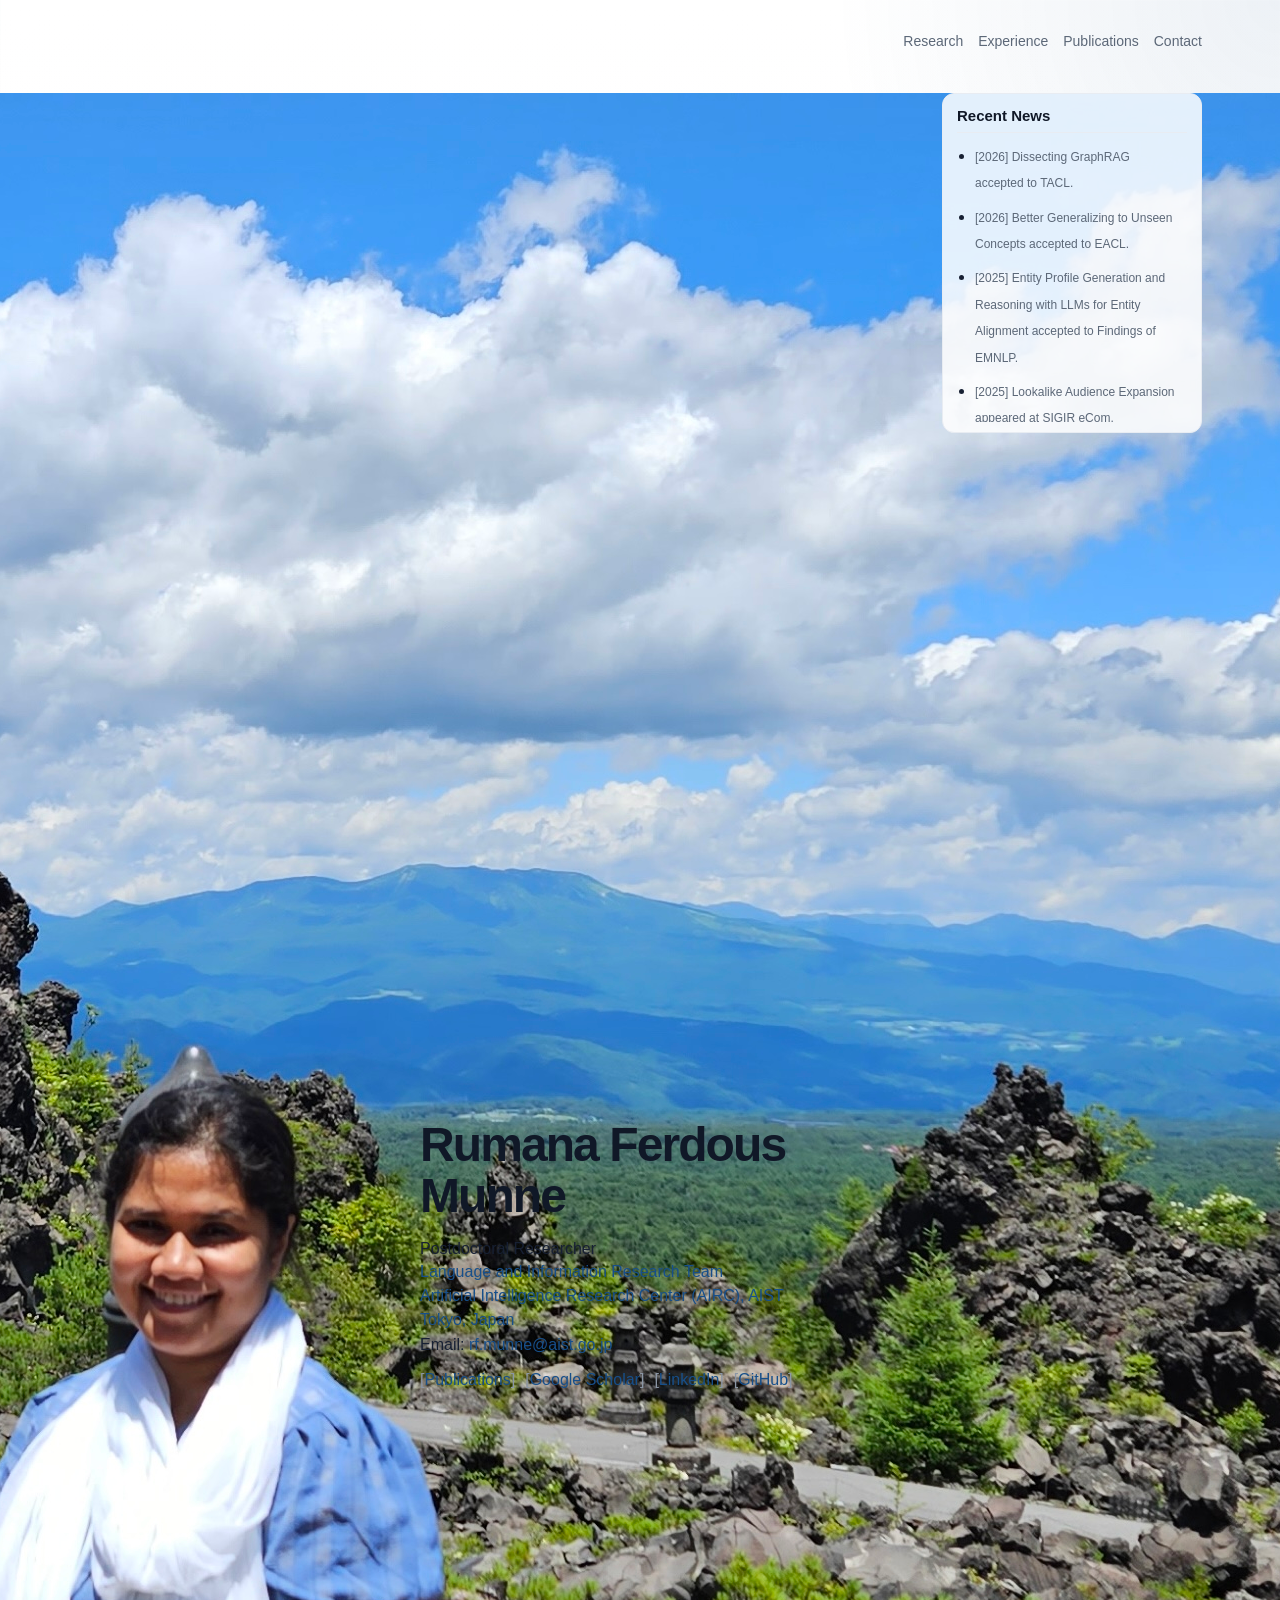
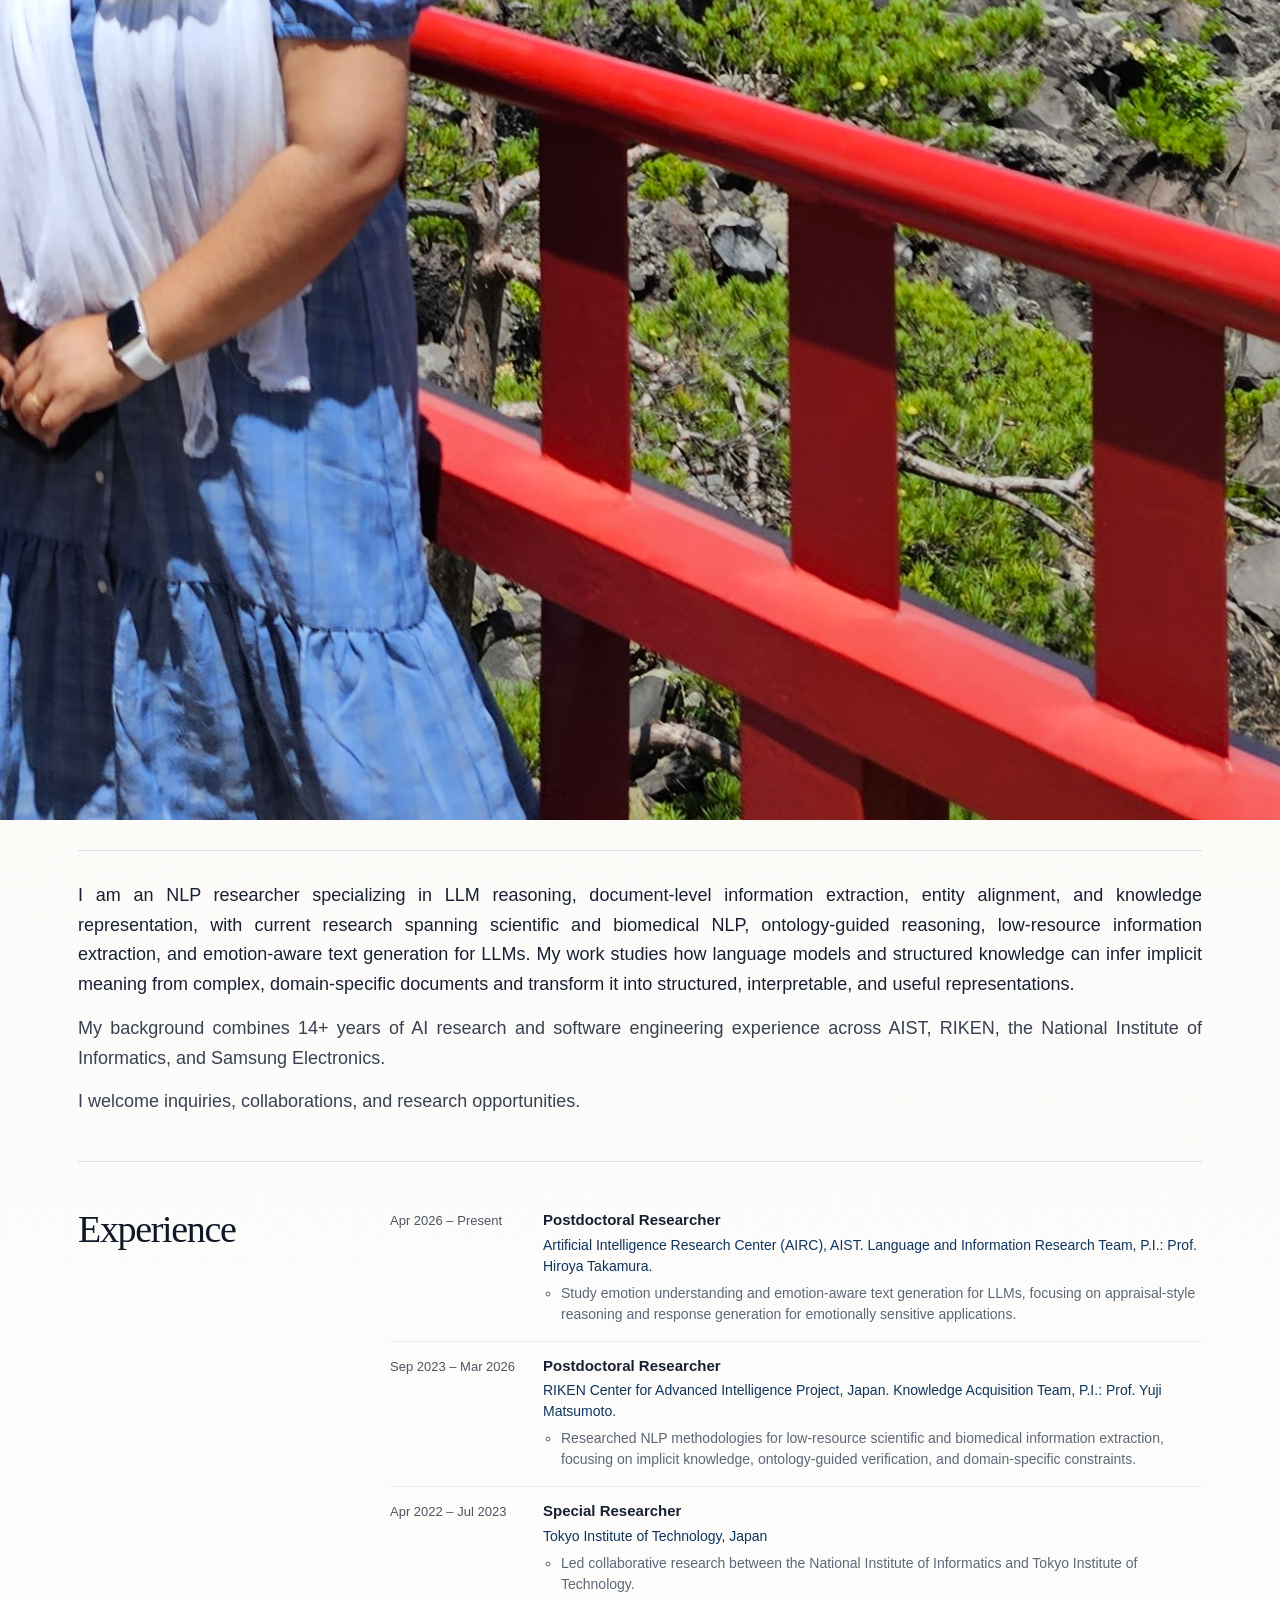
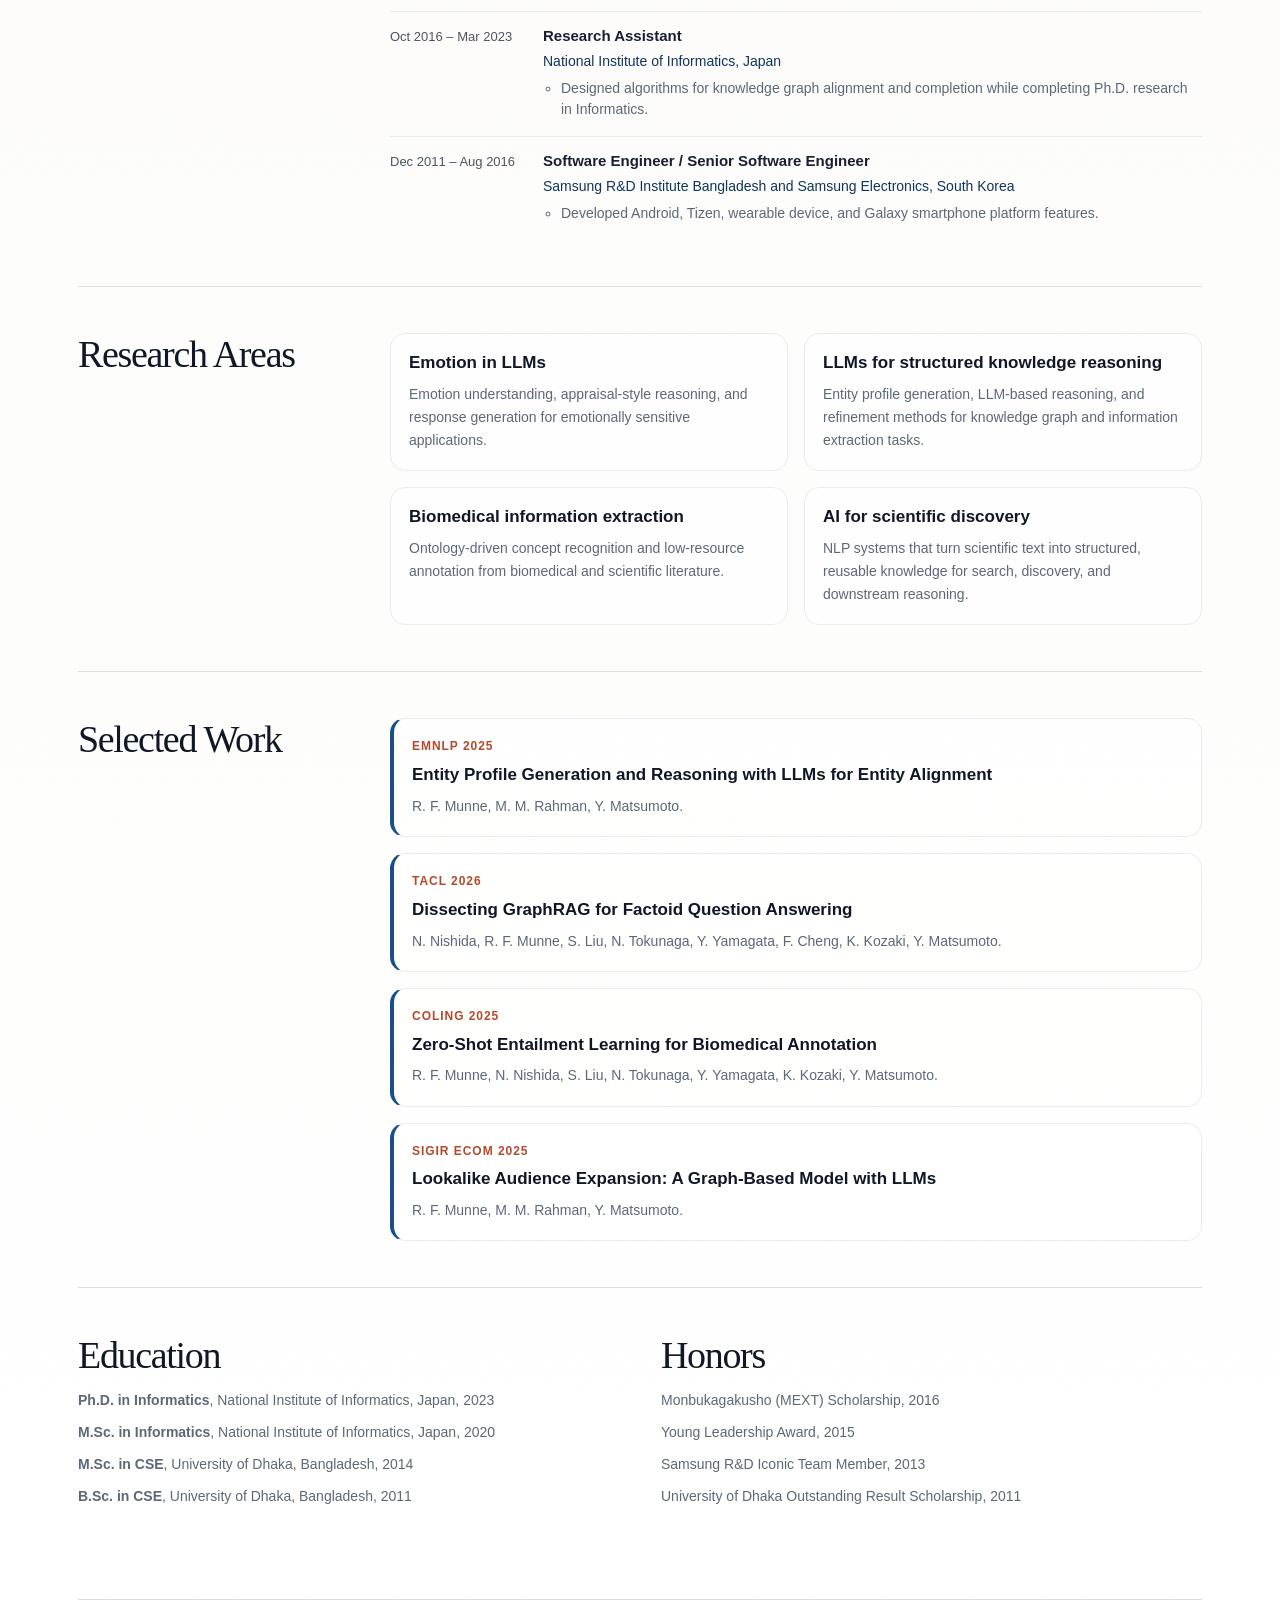
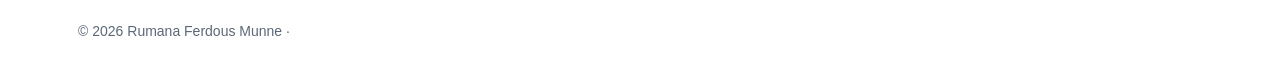
==== commit 01e9ae54: "Add files via upload" ====
--- a/index.html
+++ b/index.html
@@ -7,8 +7,55 @@
       name="description"
       content="Rumana Ferdous Munne, Ph.D. Researcher in NLP, knowledge graphs, biomedical information extraction, ontology alignment, LLMs, and AI for scientific discovery."
     />
+    <meta name="robots" content="index, follow" />
+    <meta name="author" content="Rumana Ferdous Munne" />
+    <meta
+      name="keywords"
+      content="Rumana Ferdous Munne, Rumana Munne, RF Munne, NLP researcher, LLM reasoning, information extraction, entity alignment, knowledge representation, biomedical NLP, AIST, RIKEN"
+    />
+    <meta property="og:title" content="Rumana Ferdous Munne" />
+    <meta
+      property="og:description"
+      content="NLP researcher specializing in LLM reasoning, document-level information extraction, entity alignment, knowledge representation, scientific and biomedical NLP."
+    />
+    <meta property="og:type" content="profile" />
+    <meta property="og:image" content="profile.jpg" />
+    <meta name="twitter:card" content="summary" />
+    <meta name="twitter:title" content="Rumana Ferdous Munne" />
+    <meta
+      name="twitter:description"
+      content="NLP researcher specializing in LLM reasoning, information extraction, entity alignment, and knowledge representation."
+    />
     <title>Rumana Ferdous Munne</title>
     <link rel="stylesheet" href="styles.css" />
+    <script type="application/ld+json">
+      {
+        "@context": "https://schema.org",
+        "@type": "Person",
+        "name": "Rumana Ferdous Munne",
+        "honorificSuffix": "Ph.D.",
+        "jobTitle": "Postdoctoral Researcher",
+        "affiliation": {
+          "@type": "Organization",
+          "name": "Artificial Intelligence Research Center, AIST"
+        },
+        "email": "mailto:rf.munne@aist.go.jp",
+        "sameAs": [
+          "https://scholar.google.com/citations?user=Y2zfAMIAAAAJ&hl=en",
+          "https://linkedin.com/in/rfmunne",
+          "https://github.com/rfmunne"
+        ],
+        "knowsAbout": [
+          "Natural Language Processing",
+          "LLM Reasoning",
+          "Information Extraction",
+          "Entity Alignment",
+          "Knowledge Representation",
+          "Biomedical NLP",
+          "Ontology-Guided Reasoning"
+        ]
+      }
+    </script>
   </head>
   <body>
     <div class="page">
@@ -24,7 +71,9 @@
       <main>
         <section class="hero" id="top">
           <div class="profile-intro">
-            <div class="profile-photo" aria-hidden="true">RFM</div>
+            <div class="profile-photo">
+              <img src="profile.jpg" alt="Rumana Ferdous Munne" />
+            </div>
             <div class="profile-text">
               <h1>Rumana Ferdous Munne</h1>
               <p class="role">Postdoctoral Researcher</p>
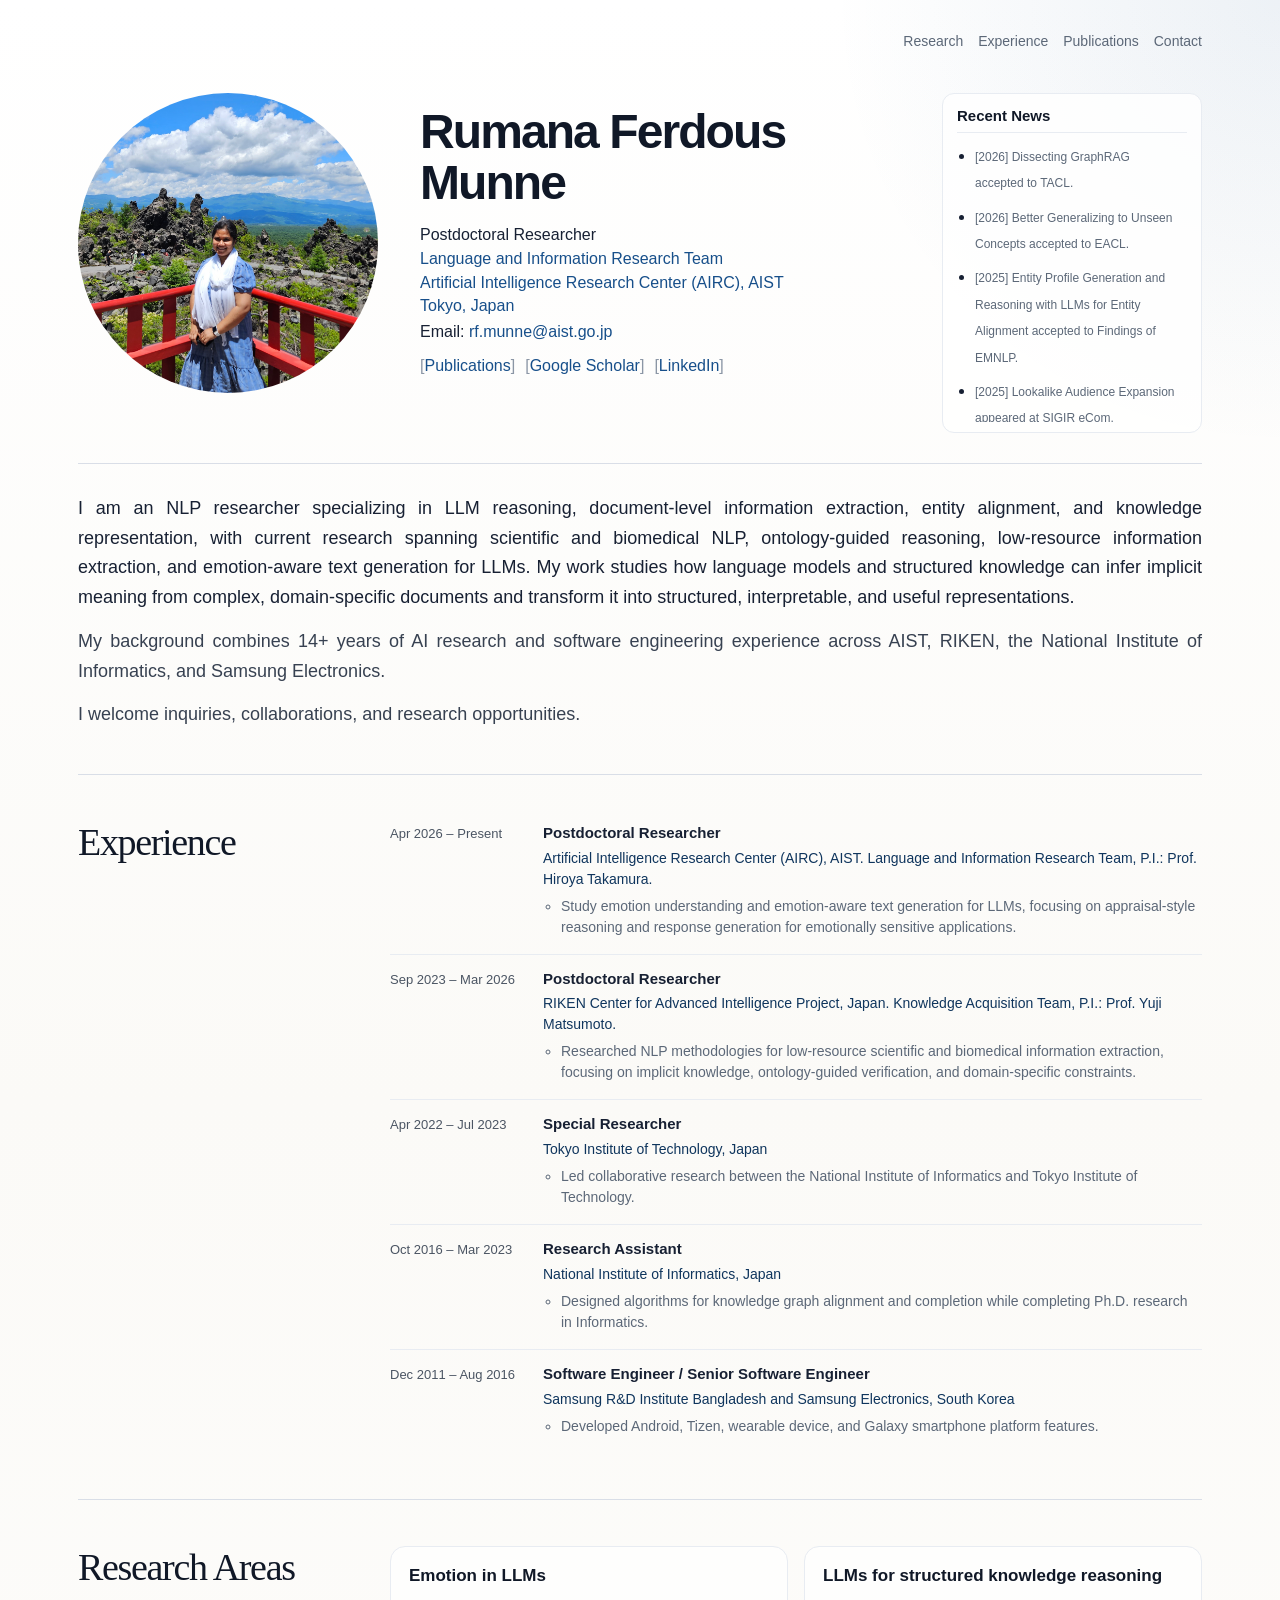
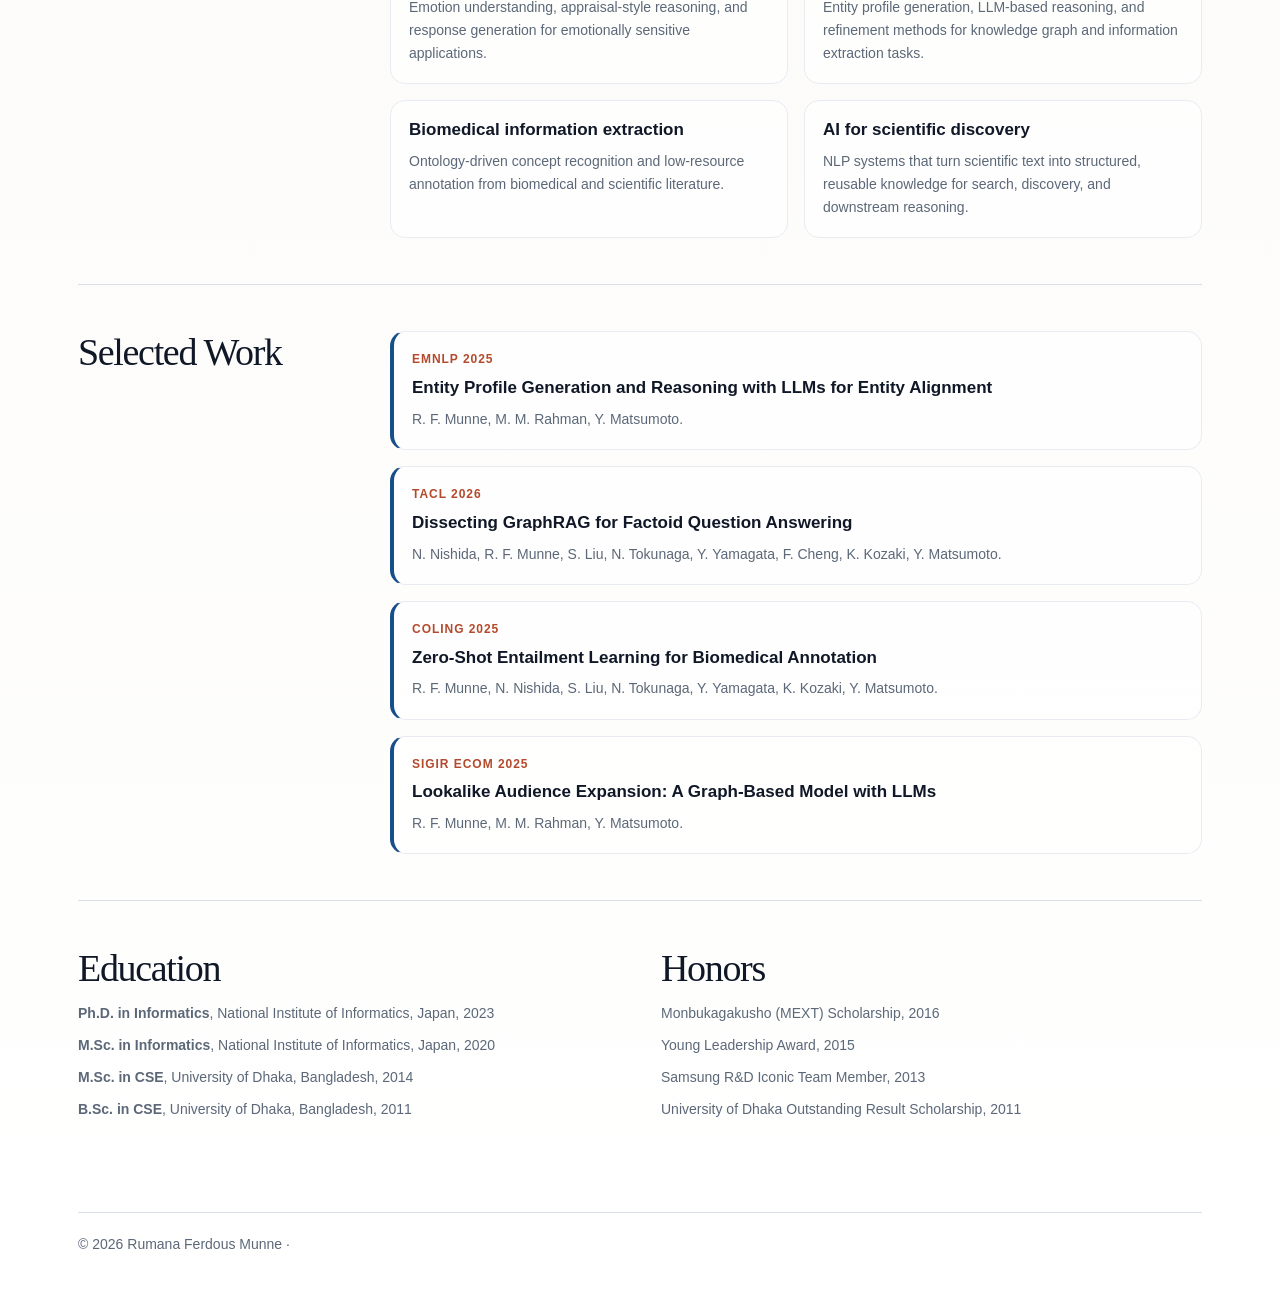
==== commit 5e9af5f8: "Add files via upload" ====
--- a/index.html
+++ b/index.html
@@ -89,7 +89,6 @@
                 <a href="publications.html" target="_blank" rel="noreferrer">Publications</a>
                 <a href="https://scholar.google.com/citations?user=Y2zfAMIAAAAJ&hl=en" target="_blank" rel="noreferrer">Google Scholar</a>
                 <a href="https://linkedin.com/in/rfmunne" target="_blank" rel="noreferrer">LinkedIn</a>
-                <a href="https://github.com/rfmunne" target="_blank" rel="noreferrer">GitHub</a>
               </div>
             </div>
           </div>
--- a/styles.css
+++ b/styles.css
@@ -155,7 +155,6 @@
 
 .profile-photo {
   align-items: center;
-  aspect-ratio: 1;
   background:
     linear-gradient(135deg, rgba(23, 79, 138, 0.16), rgba(23, 79, 138, 0.04)),
     #dbe7f3;
@@ -164,9 +163,20 @@
   display: flex;
   font-family: Georgia, "Times New Roman", serif;
   font-size: 34px;
+  height: 300px;
   justify-content: center;
   letter-spacing: 0.06em;
+  overflow: hidden;
   width: 300px;
+}
+
+.profile-photo img {
+  display: block;
+  height: 100%;
+  max-width: none;
+  object-fit: cover;
+  object-position: center;
+  width: 100%;
 }
 
 .profile-text p {
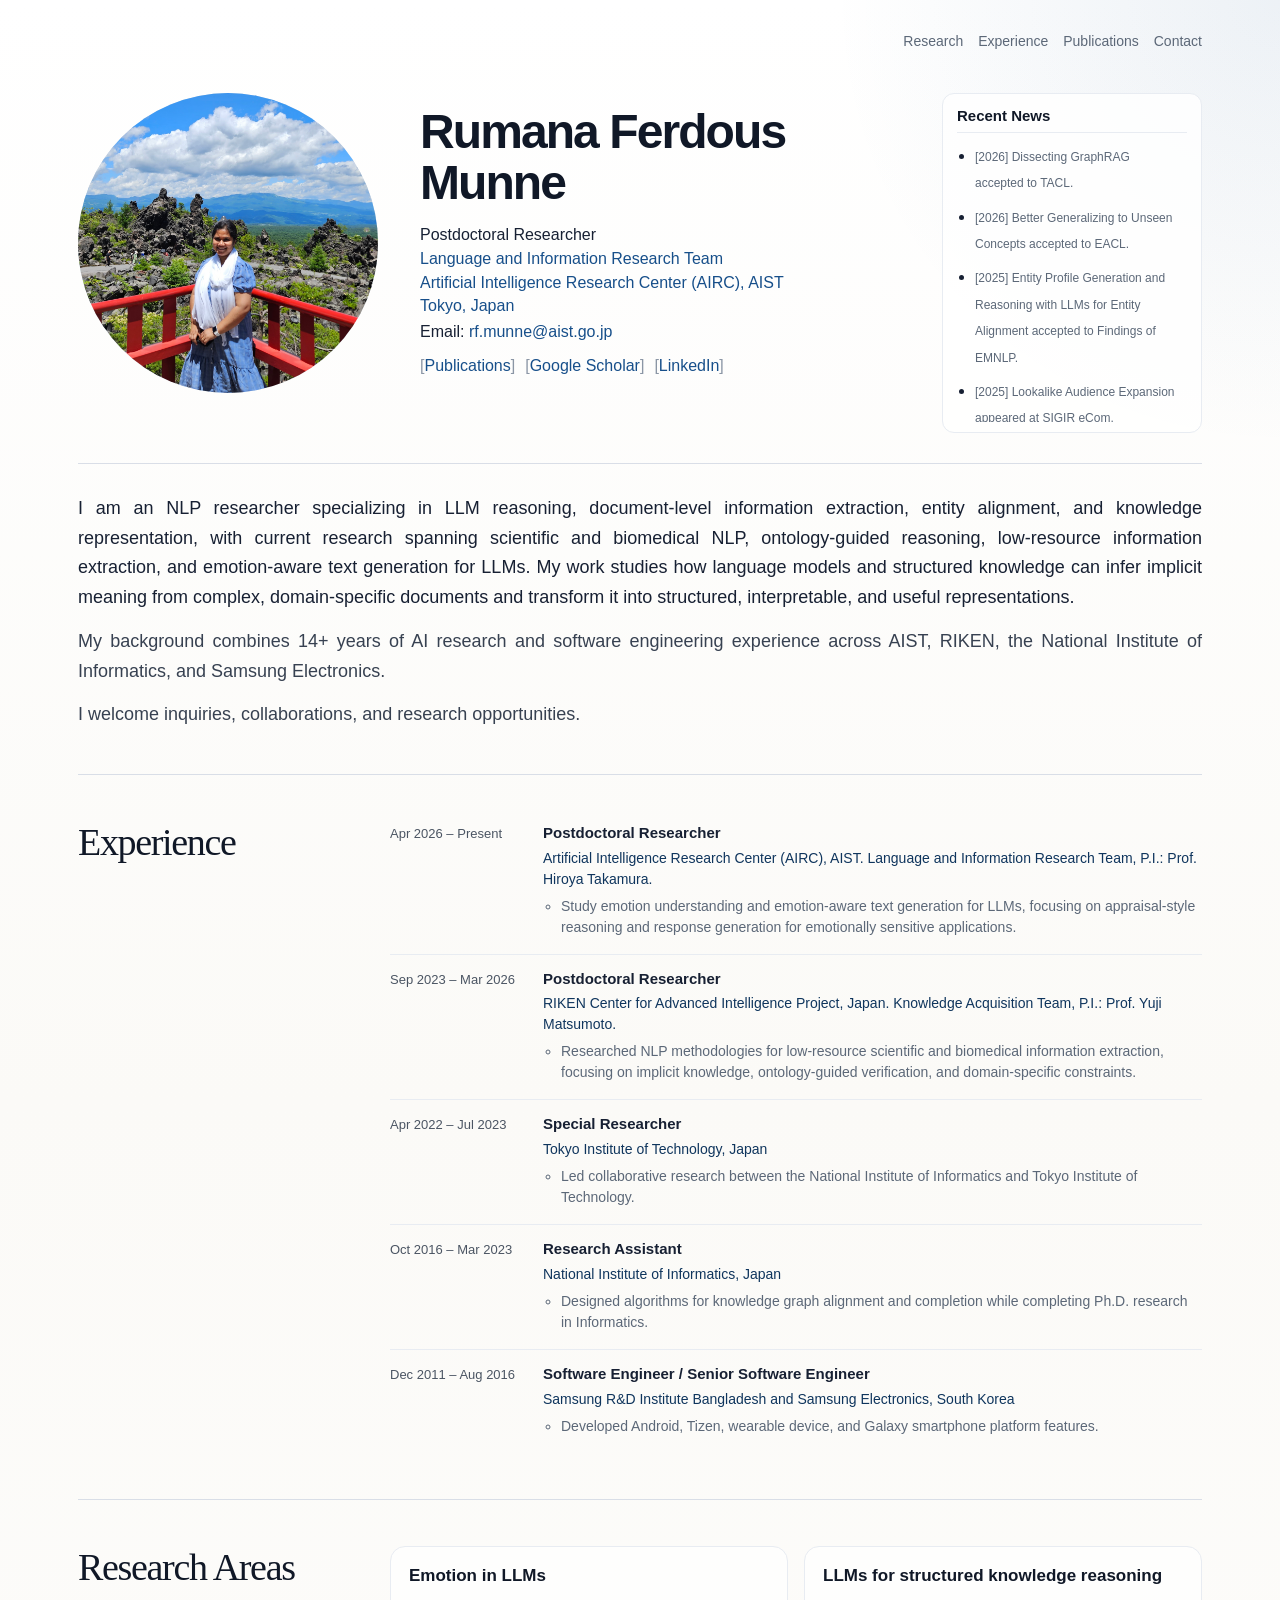
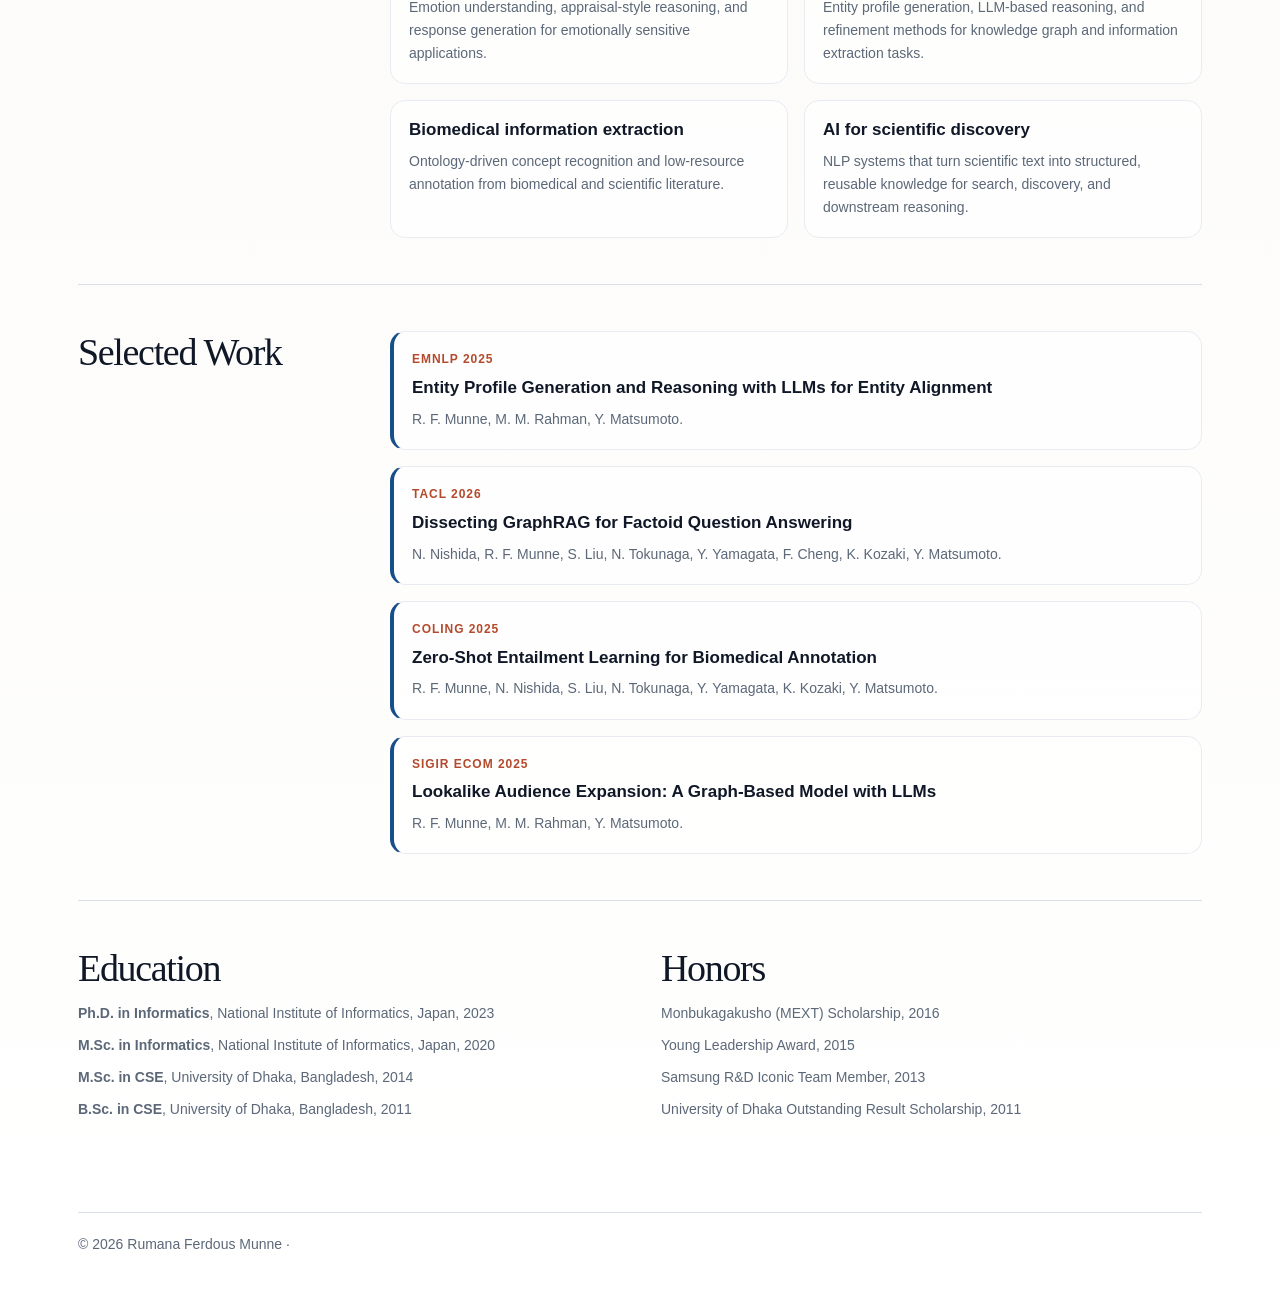
==== commit 0e312e2b: "Add files via upload" ====
--- a/index.html
+++ b/index.html
@@ -27,7 +27,7 @@
       content="NLP researcher specializing in LLM reasoning, information extraction, entity alignment, and knowledge representation."
     />
     <title>Rumana Ferdous Munne</title>
-    <link rel="stylesheet" href="styles.css" />
+    <link rel="stylesheet" href="styles.css?v=3" />
     <script type="application/ld+json">
       {
         "@context": "https://schema.org",
--- a/styles.css
+++ b/styles.css
@@ -155,10 +155,11 @@
 
 .profile-photo {
   align-items: center;
+  aspect-ratio: 1 / 1;
   background:
     linear-gradient(135deg, rgba(23, 79, 138, 0.16), rgba(23, 79, 138, 0.04)),
     #dbe7f3;
-  border-radius: 50%;
+  border-radius: 9999px;
   color: var(--link-dark);
   display: flex;
   font-family: Georgia, "Times New Roman", serif;
@@ -175,7 +176,7 @@
   height: 100%;
   max-width: none;
   object-fit: cover;
-  object-position: center;
+  object-position: center 35%;
   width: 100%;
 }
 
@@ -677,34 +678,62 @@
   }
 
   .profile-photo {
+    height: 220px;
     width: 220px;
   }
 }
 
 @media (max-width: 620px) {
   .page {
-    padding: 24px 18px 34px;
+    padding: 18px 20px 34px;
   }
 
   main {
-    padding-top: 30px;
+    padding-top: 22px;
   }
 
   section {
-    padding: 34px 0;
+    padding: 30px 0;
   }
 
   .hero {
-    gap: 28px;
+    gap: 22px;
   }
 
   .profile-intro {
     grid-template-columns: 1fr;
-    gap: 22px;
+    gap: 16px;
   }
 
   .profile-photo {
-    width: 180px;
+    flex: 0 0 170px;
+    height: 170px !important;
+    justify-self: center;
+    max-height: 170px;
+    max-width: 170px;
+    min-height: 170px;
+    min-width: 170px;
+    width: 170px !important;
+  }
+
+  h1 {
+    font-size: 36px;
+    line-height: 1.08;
+  }
+
+  .role,
+  .role-sub,
+  .email-line,
+  .hero-links a {
+    font-size: 15px;
+  }
+
+  nav {
+    gap: 10px;
+  }
+
+  nav a {
+    font-size: 14px;
   }
 
   .research-grid,
@@ -715,6 +744,10 @@
   .news-card,
   .closing {
     padding: 24px;
+  }
+
+  .news-card {
+    height: 220px;
   }
 
   .news-list li,
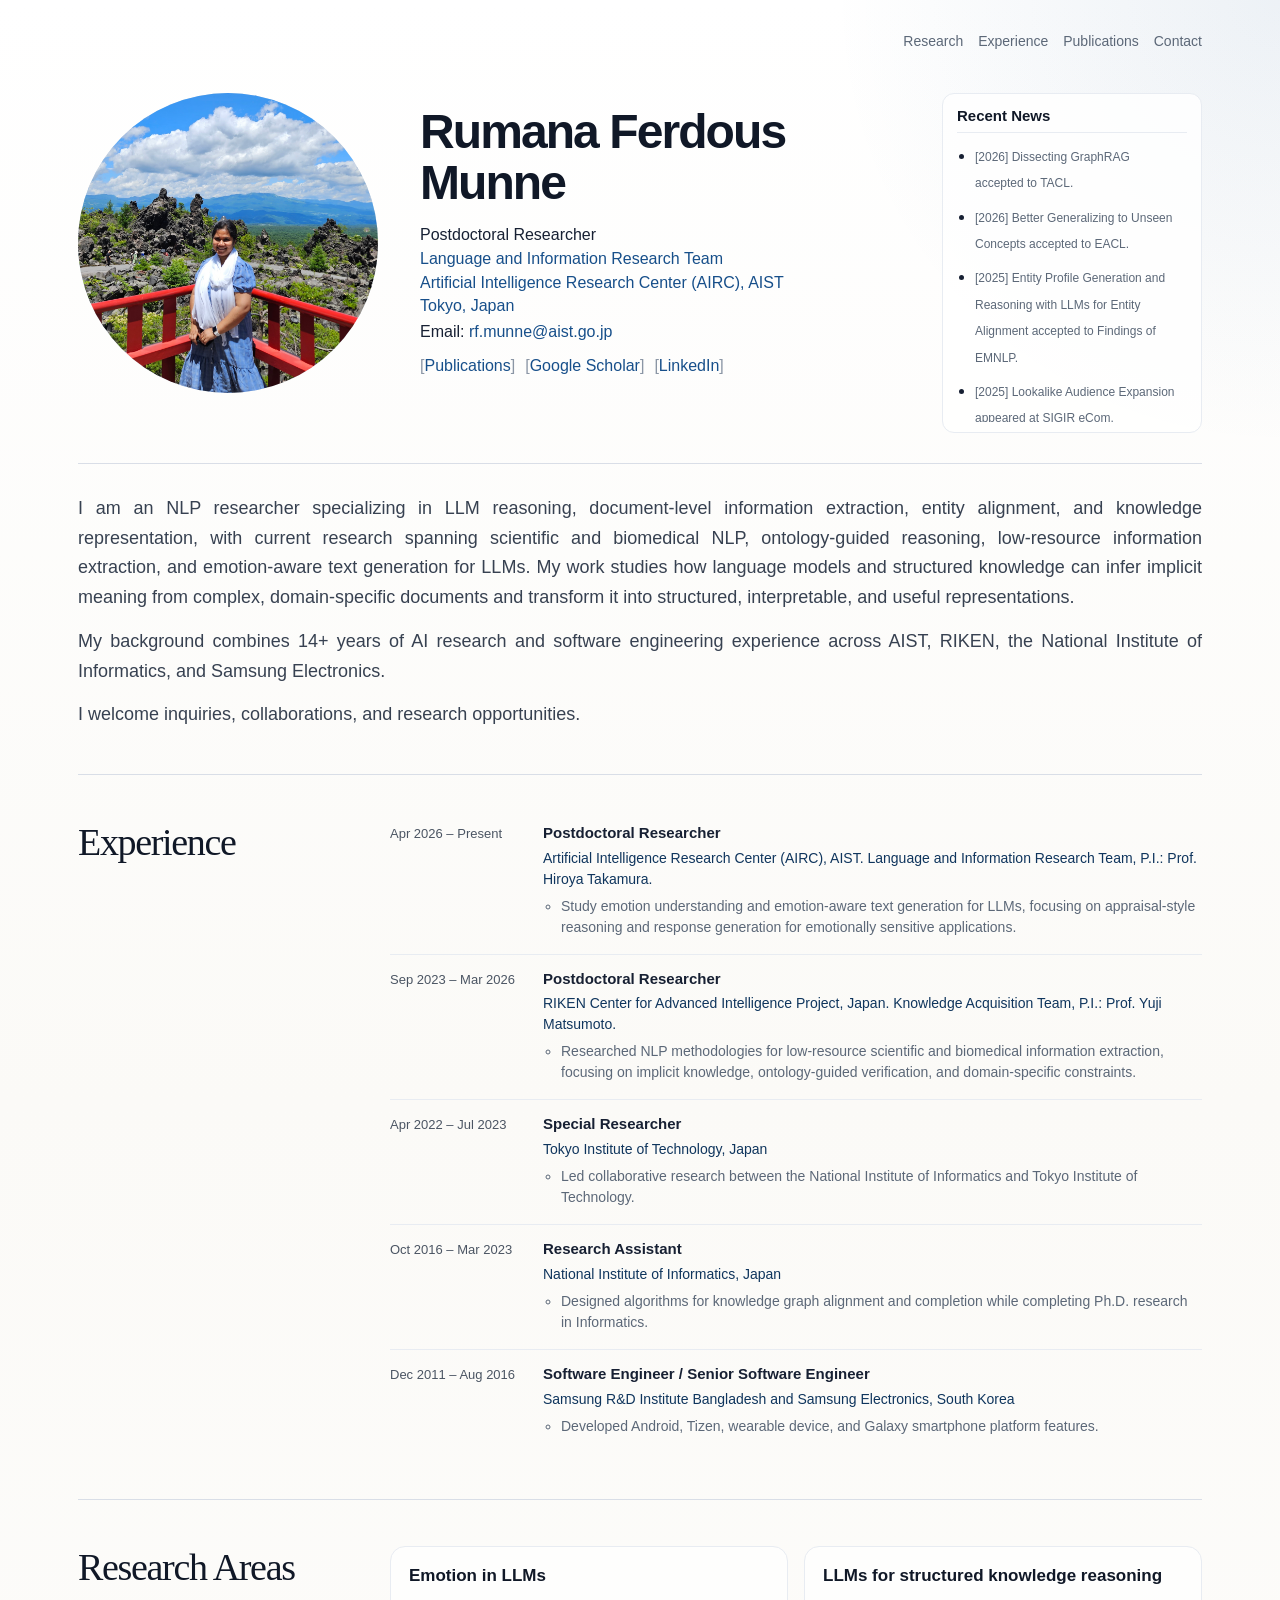
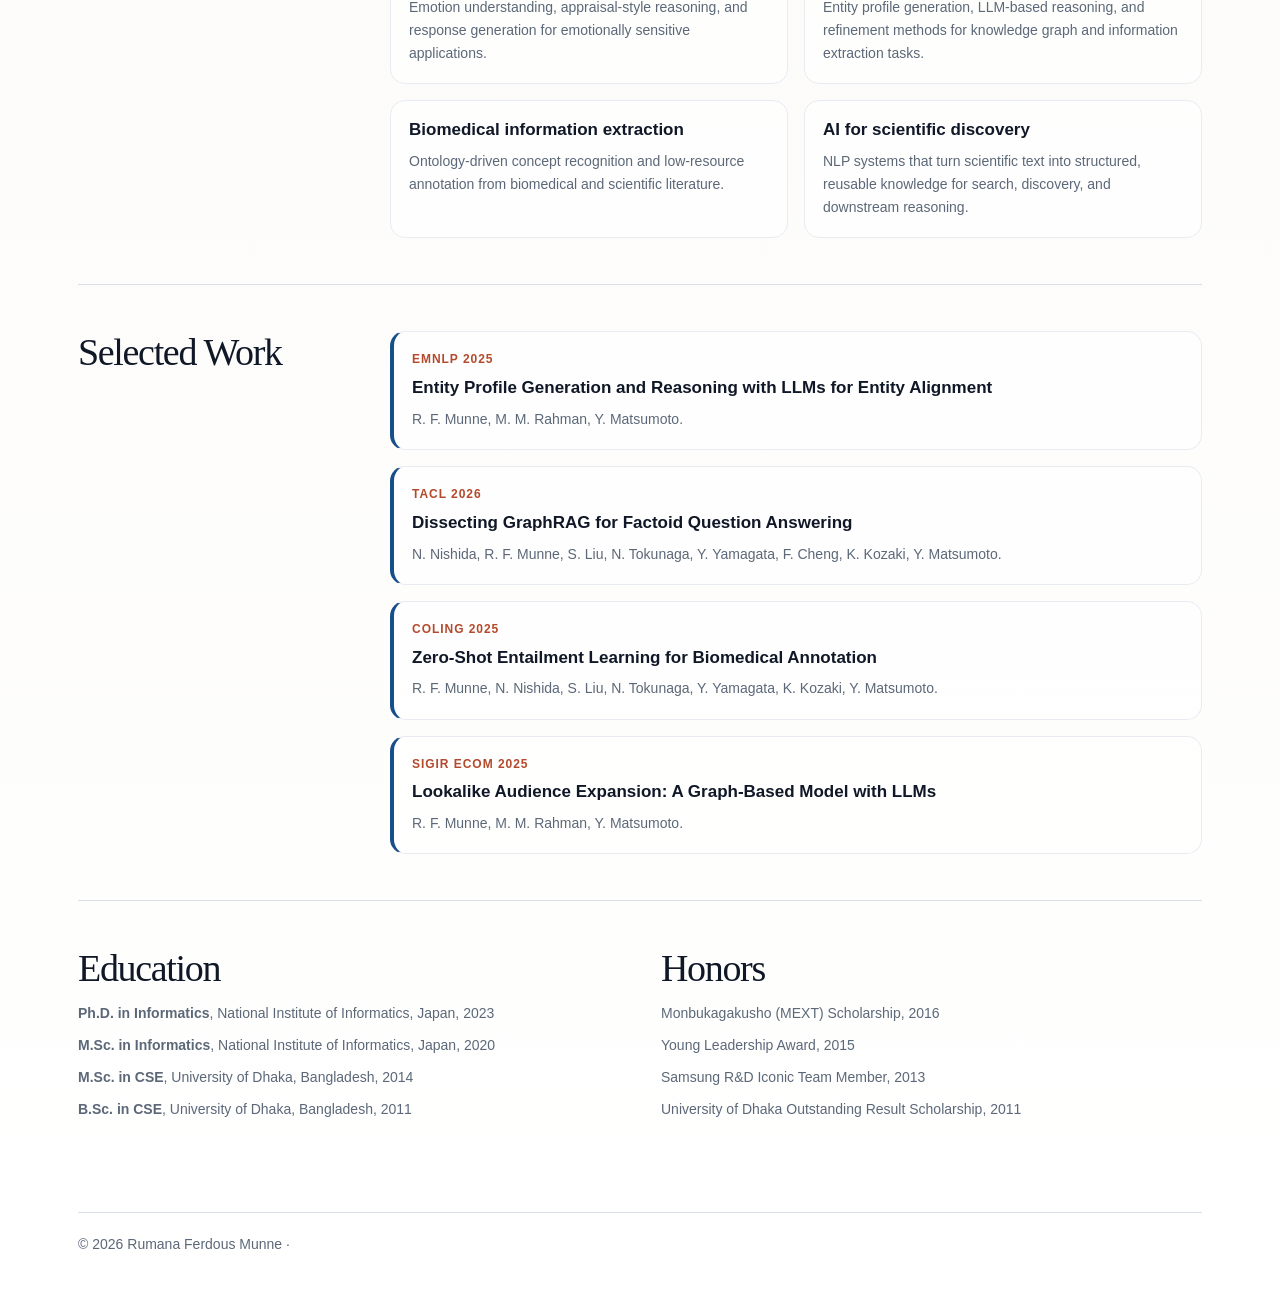
==== commit 7955113b: "Add files via upload" ====
--- a/index.html
+++ b/index.html
@@ -27,7 +27,7 @@
       content="NLP researcher specializing in LLM reasoning, information extraction, entity alignment, and knowledge representation."
     />
     <title>Rumana Ferdous Munne</title>
-    <link rel="stylesheet" href="styles.css?v=3" />
+    <link rel="stylesheet" href="styles.css?v=6" />
     <script type="application/ld+json">
       {
         "@context": "https://schema.org",
--- a/styles.css
+++ b/styles.css
@@ -286,10 +286,6 @@
   text-justify: inter-word;
 }
 
-.bio-summary p:first-child {
-  color: var(--text);
-}
-
 .resume-section {
   max-width: none;
 }
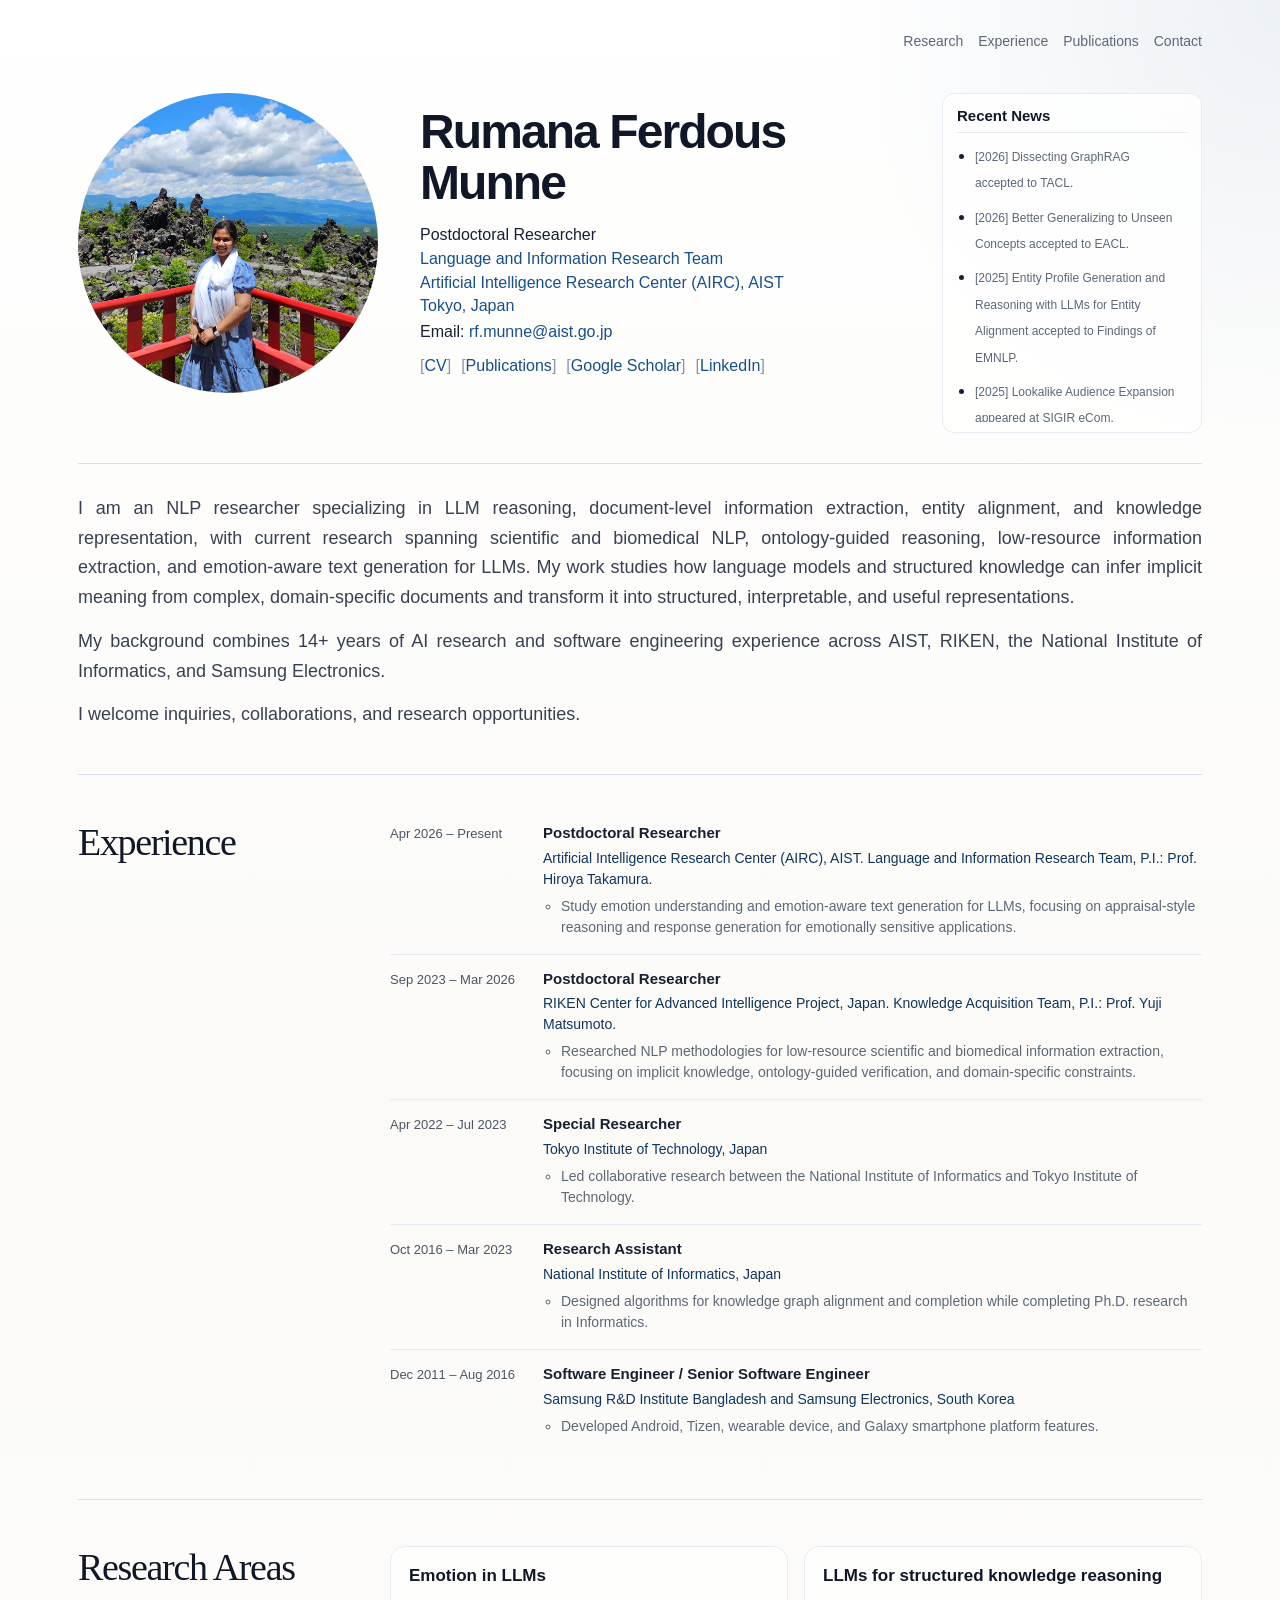
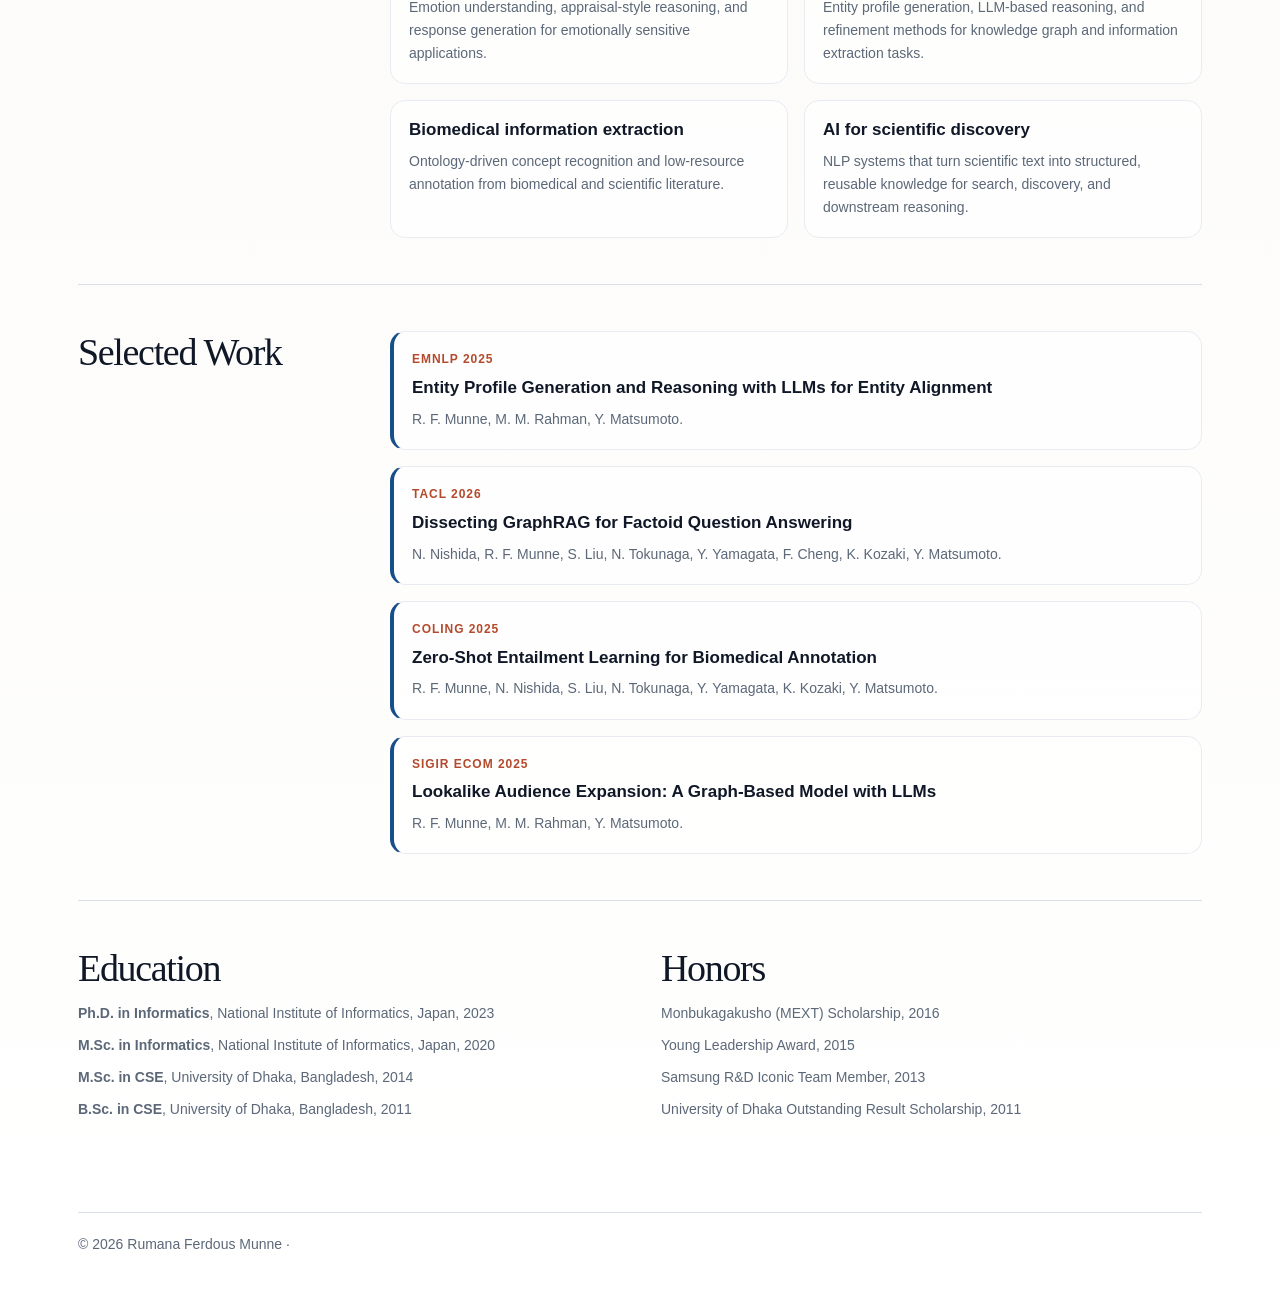
==== commit 4804ea65: "Add files via upload" ====
--- a/index.html
+++ b/index.html
@@ -86,6 +86,7 @@
                 <a href="mailto:rf.munne@aist.go.jp">rf.munne@aist.go.jp</a>
               </p>
               <div class="hero-links">
+                <a href="cv.pdf" download>CV</a>
                 <a href="publications.html" target="_blank" rel="noreferrer">Publications</a>
                 <a href="https://scholar.google.com/citations?user=Y2zfAMIAAAAJ&hl=en" target="_blank" rel="noreferrer">Google Scholar</a>
                 <a href="https://linkedin.com/in/rfmunne" target="_blank" rel="noreferrer">LinkedIn</a>
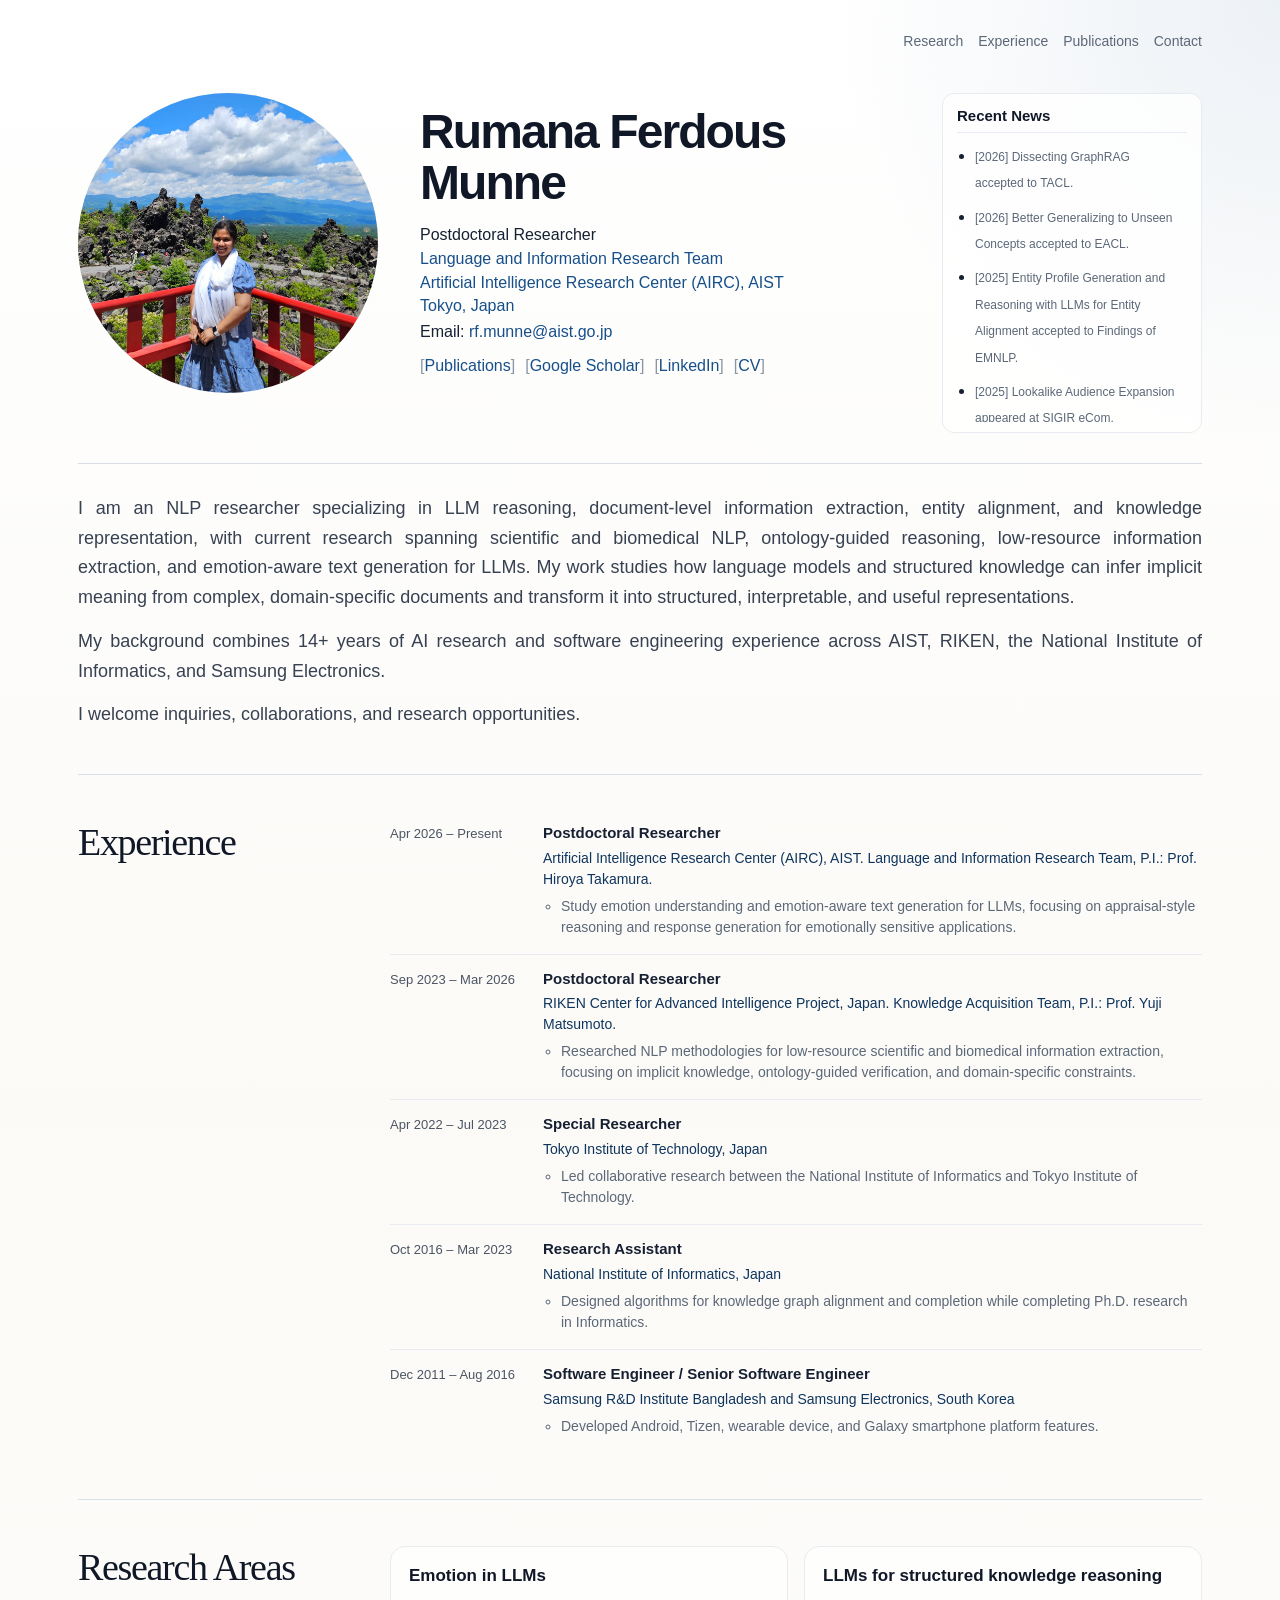
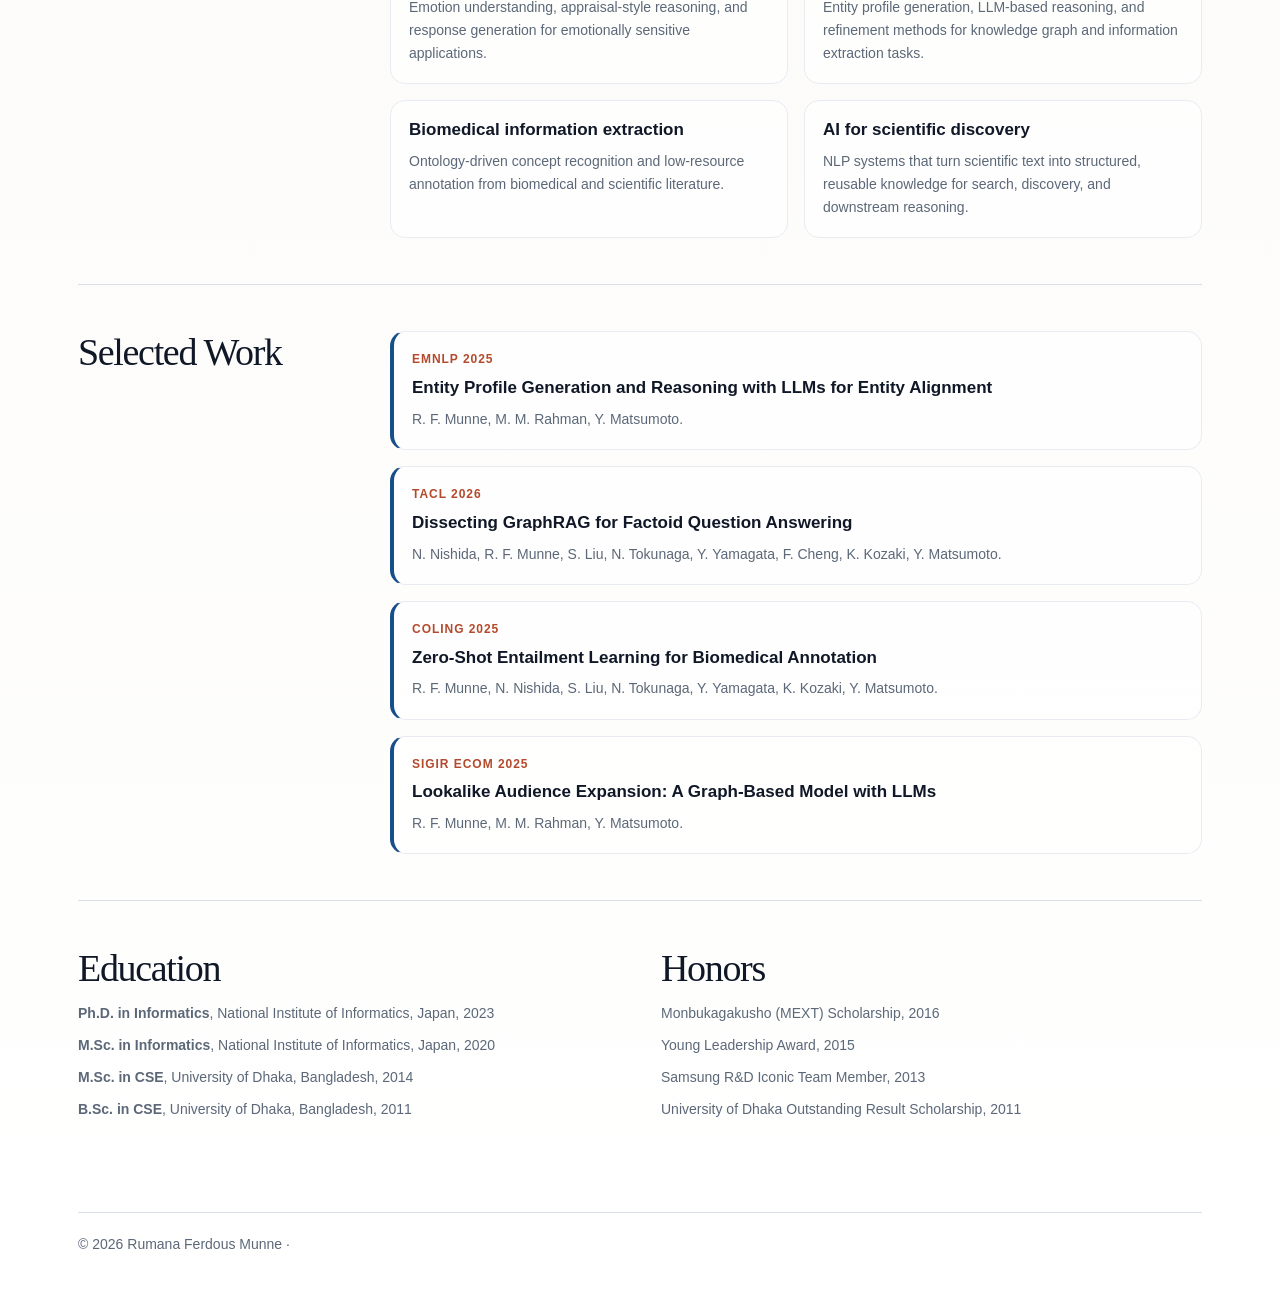
==== commit d8e1fbff: "Add files via upload" ====
--- a/index.html
+++ b/index.html
@@ -86,10 +86,10 @@
                 <a href="mailto:rf.munne@aist.go.jp">rf.munne@aist.go.jp</a>
               </p>
               <div class="hero-links">
-                <a href="cv.pdf" download>CV</a>
                 <a href="publications.html" target="_blank" rel="noreferrer">Publications</a>
                 <a href="https://scholar.google.com/citations?user=Y2zfAMIAAAAJ&hl=en" target="_blank" rel="noreferrer">Google Scholar</a>
                 <a href="https://linkedin.com/in/rfmunne" target="_blank" rel="noreferrer">LinkedIn</a>
+                <a href="cv.pdf" download>CV</a>
               </div>
             </div>
           </div>
